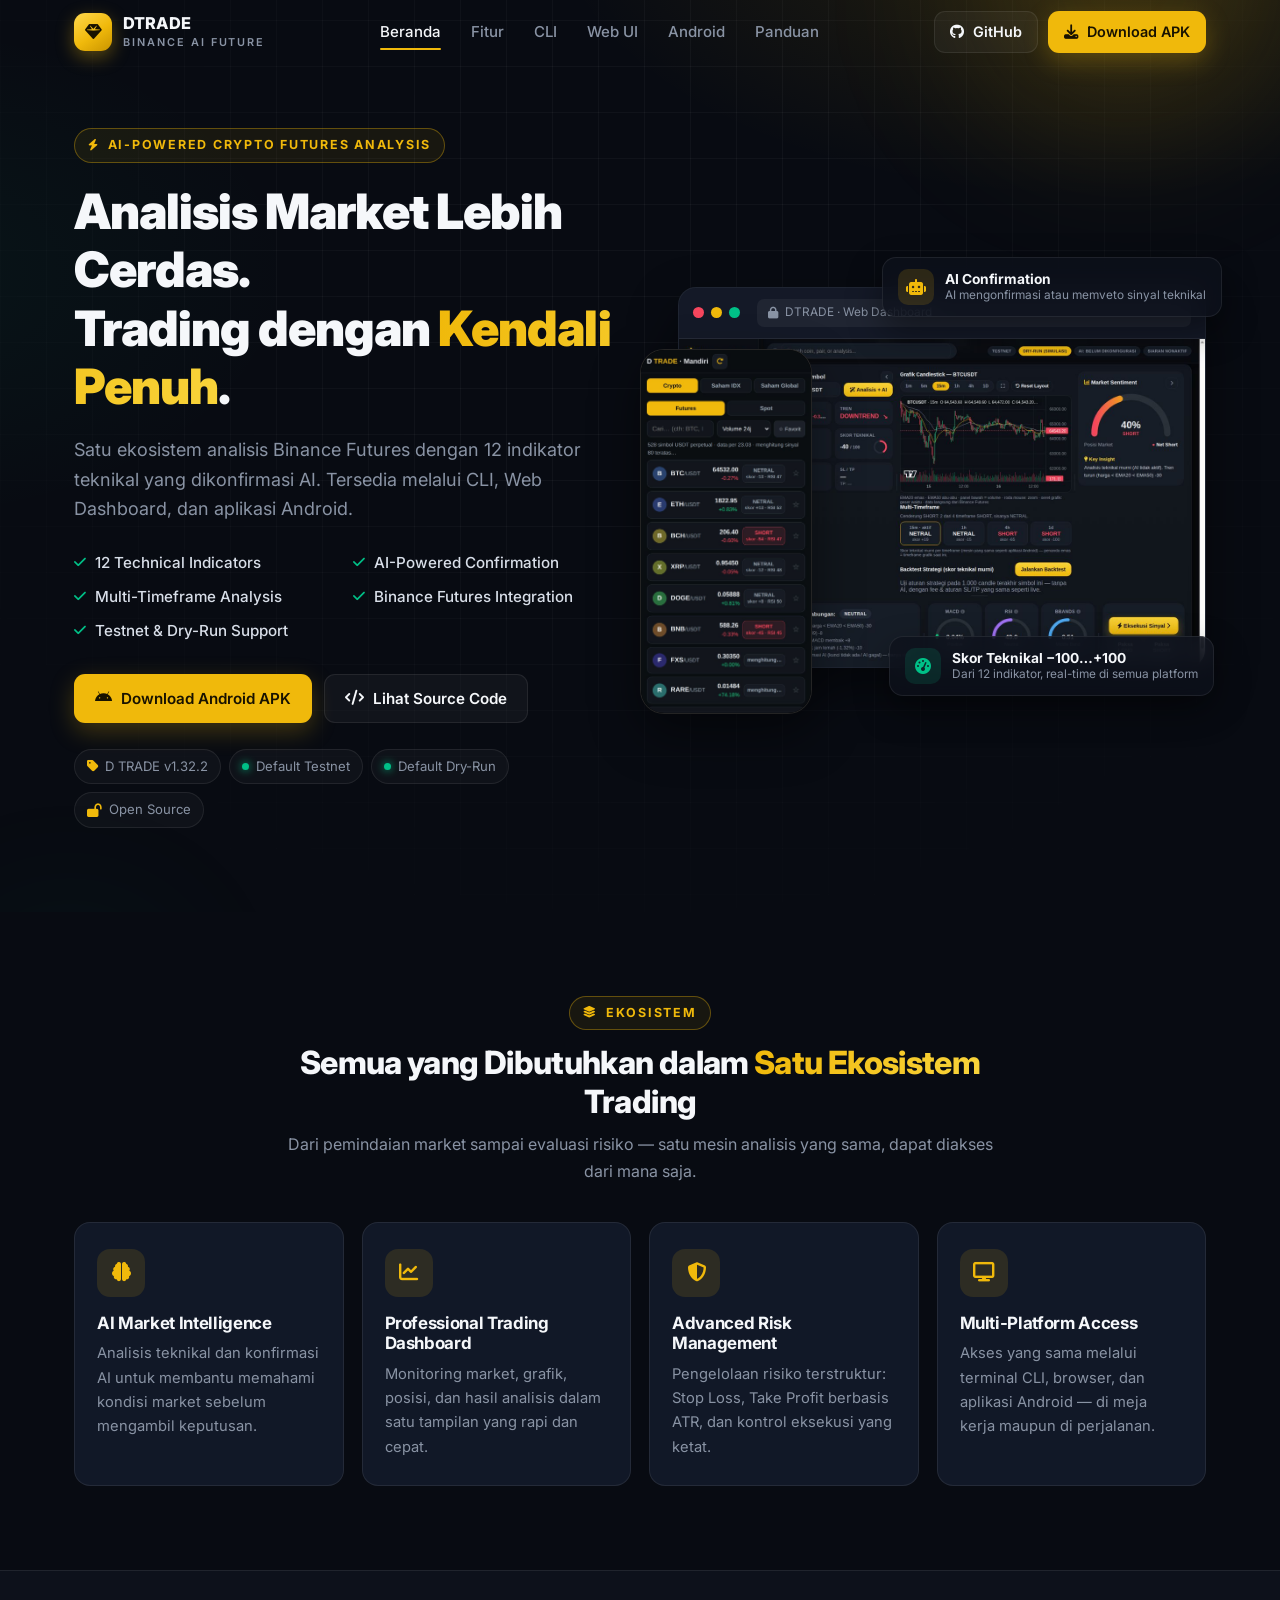
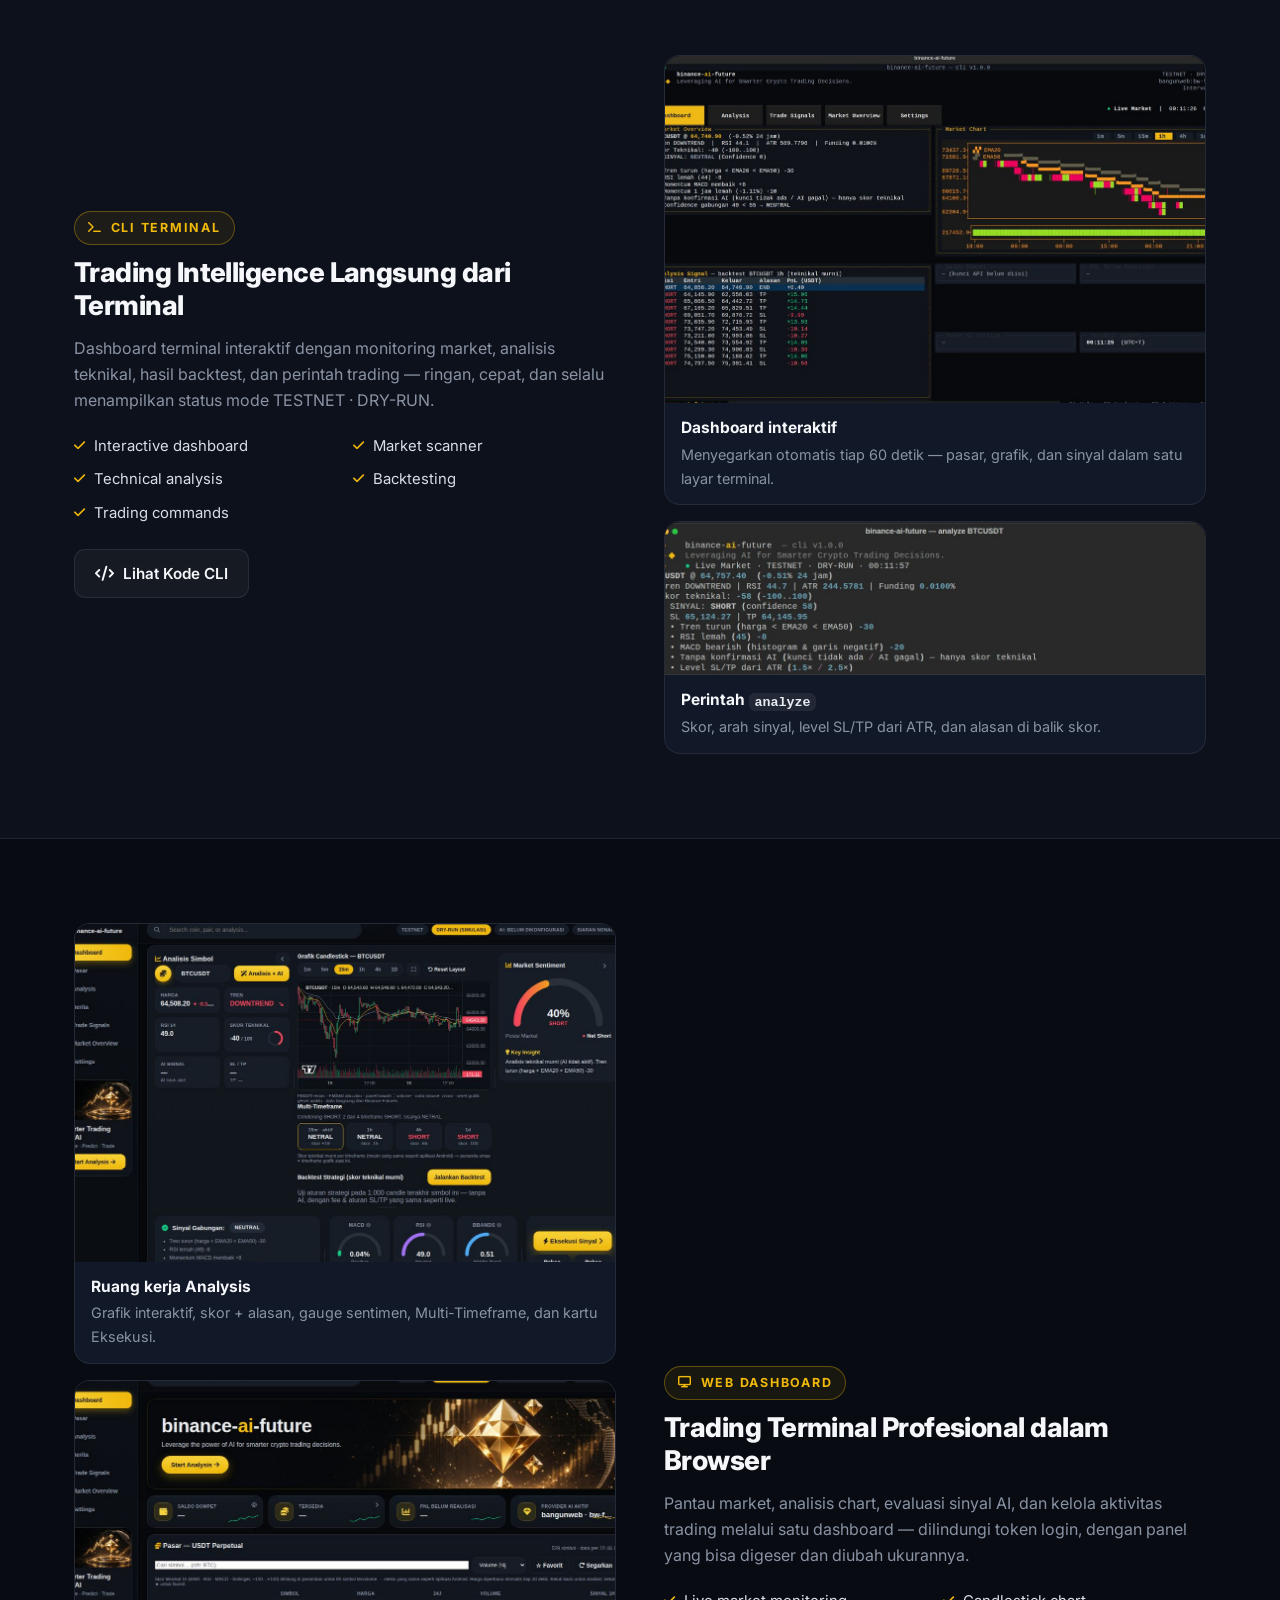
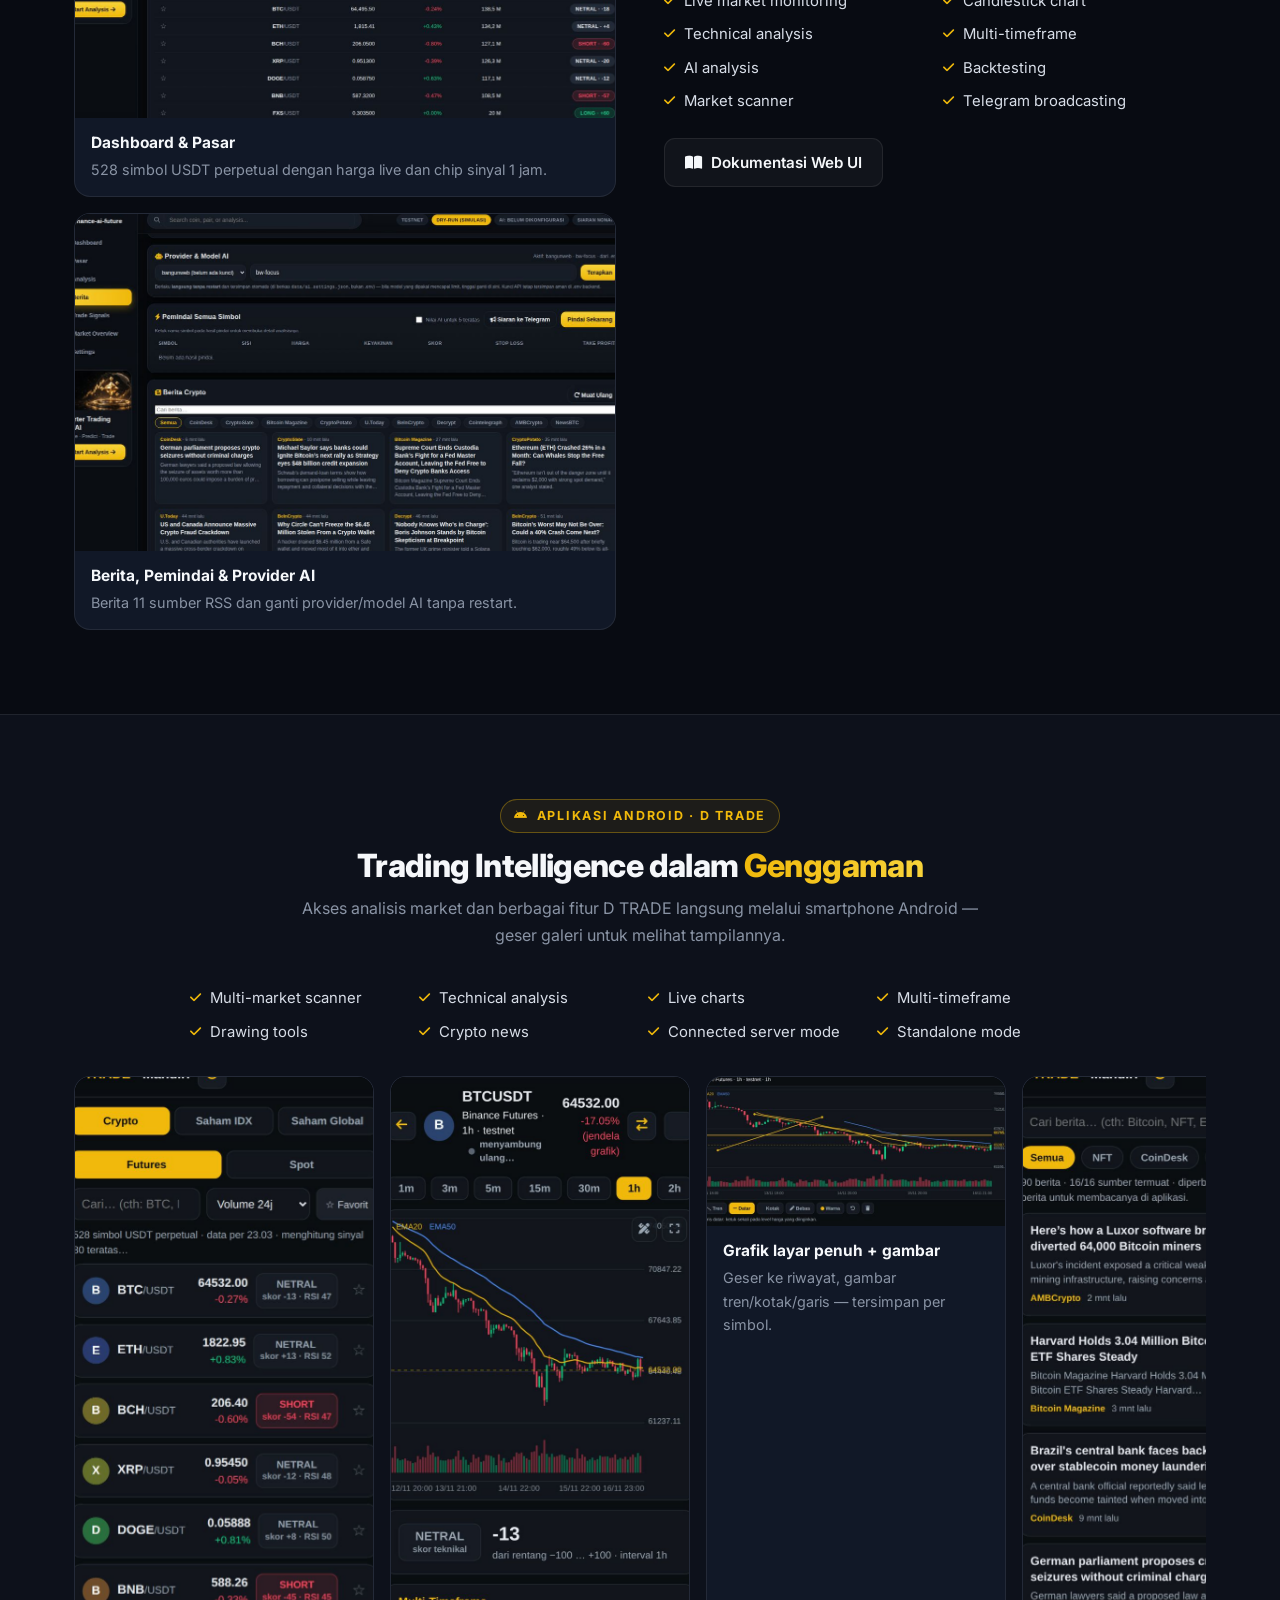
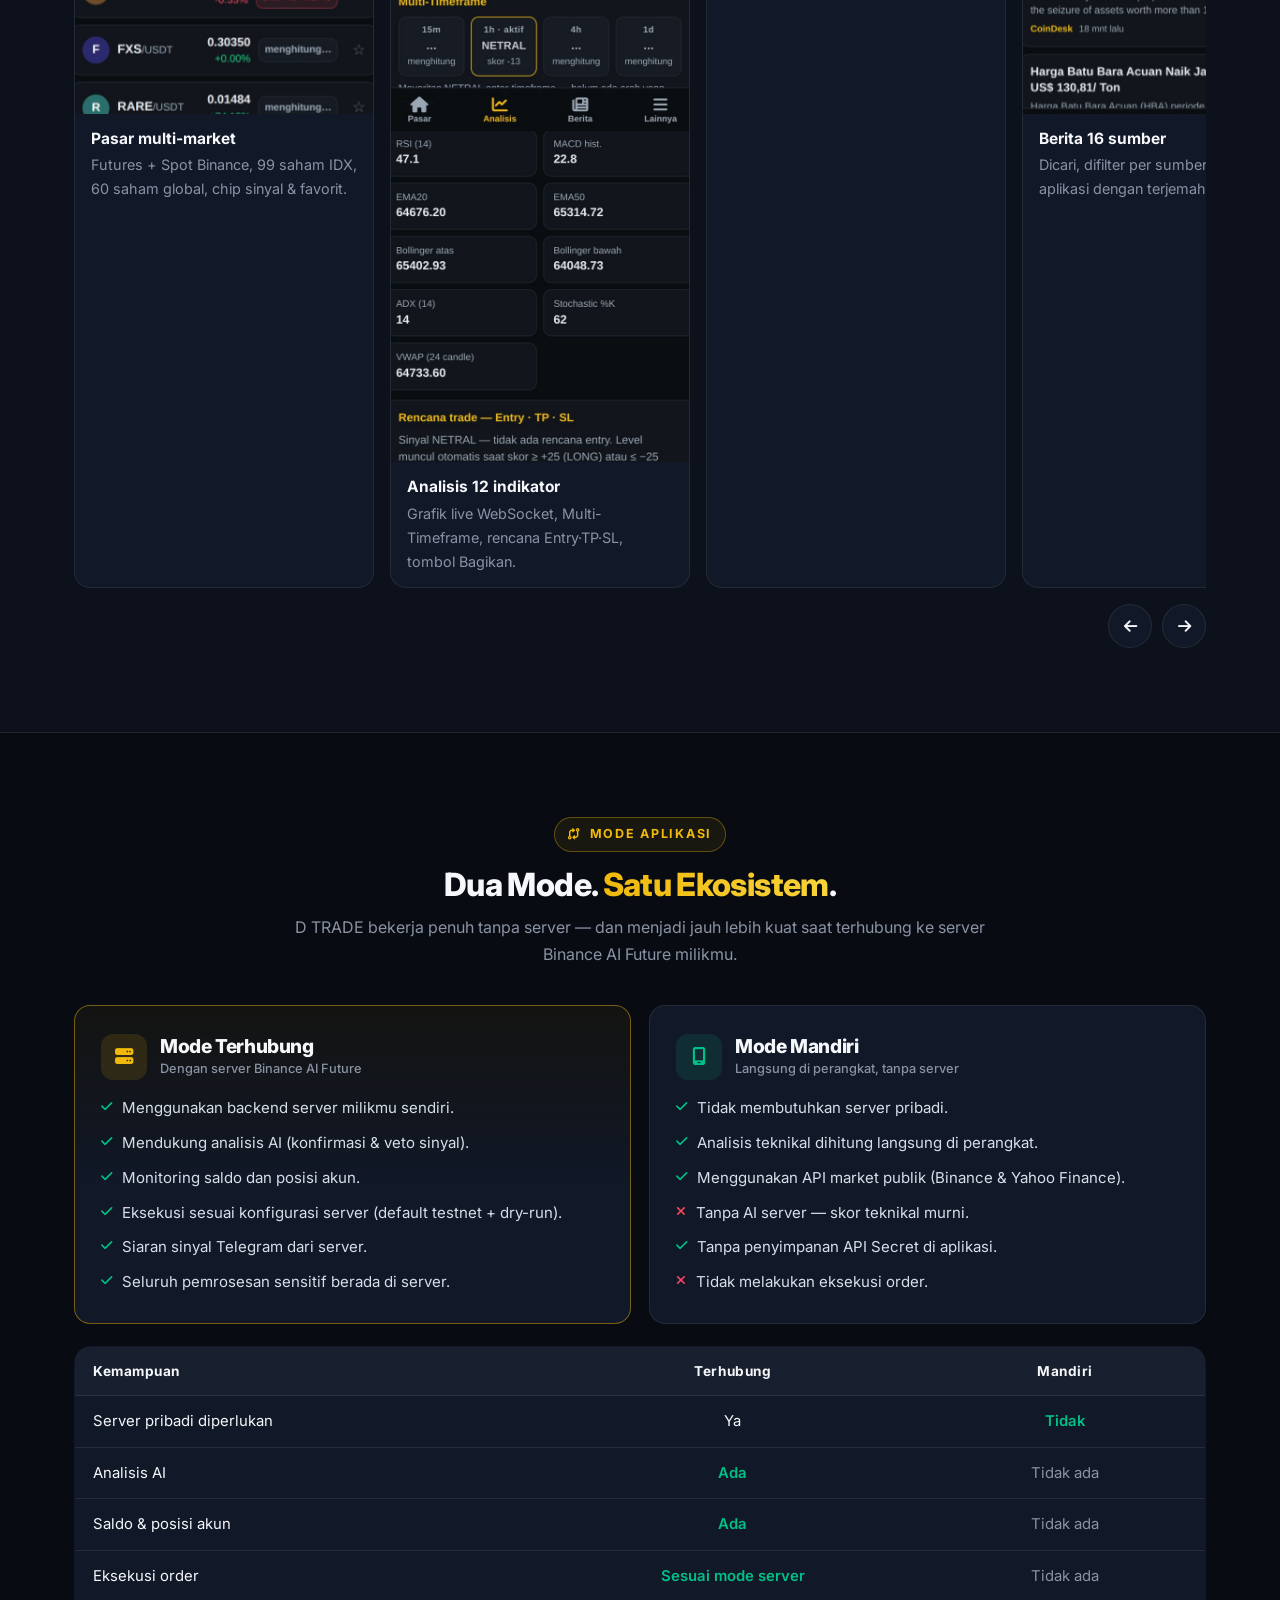
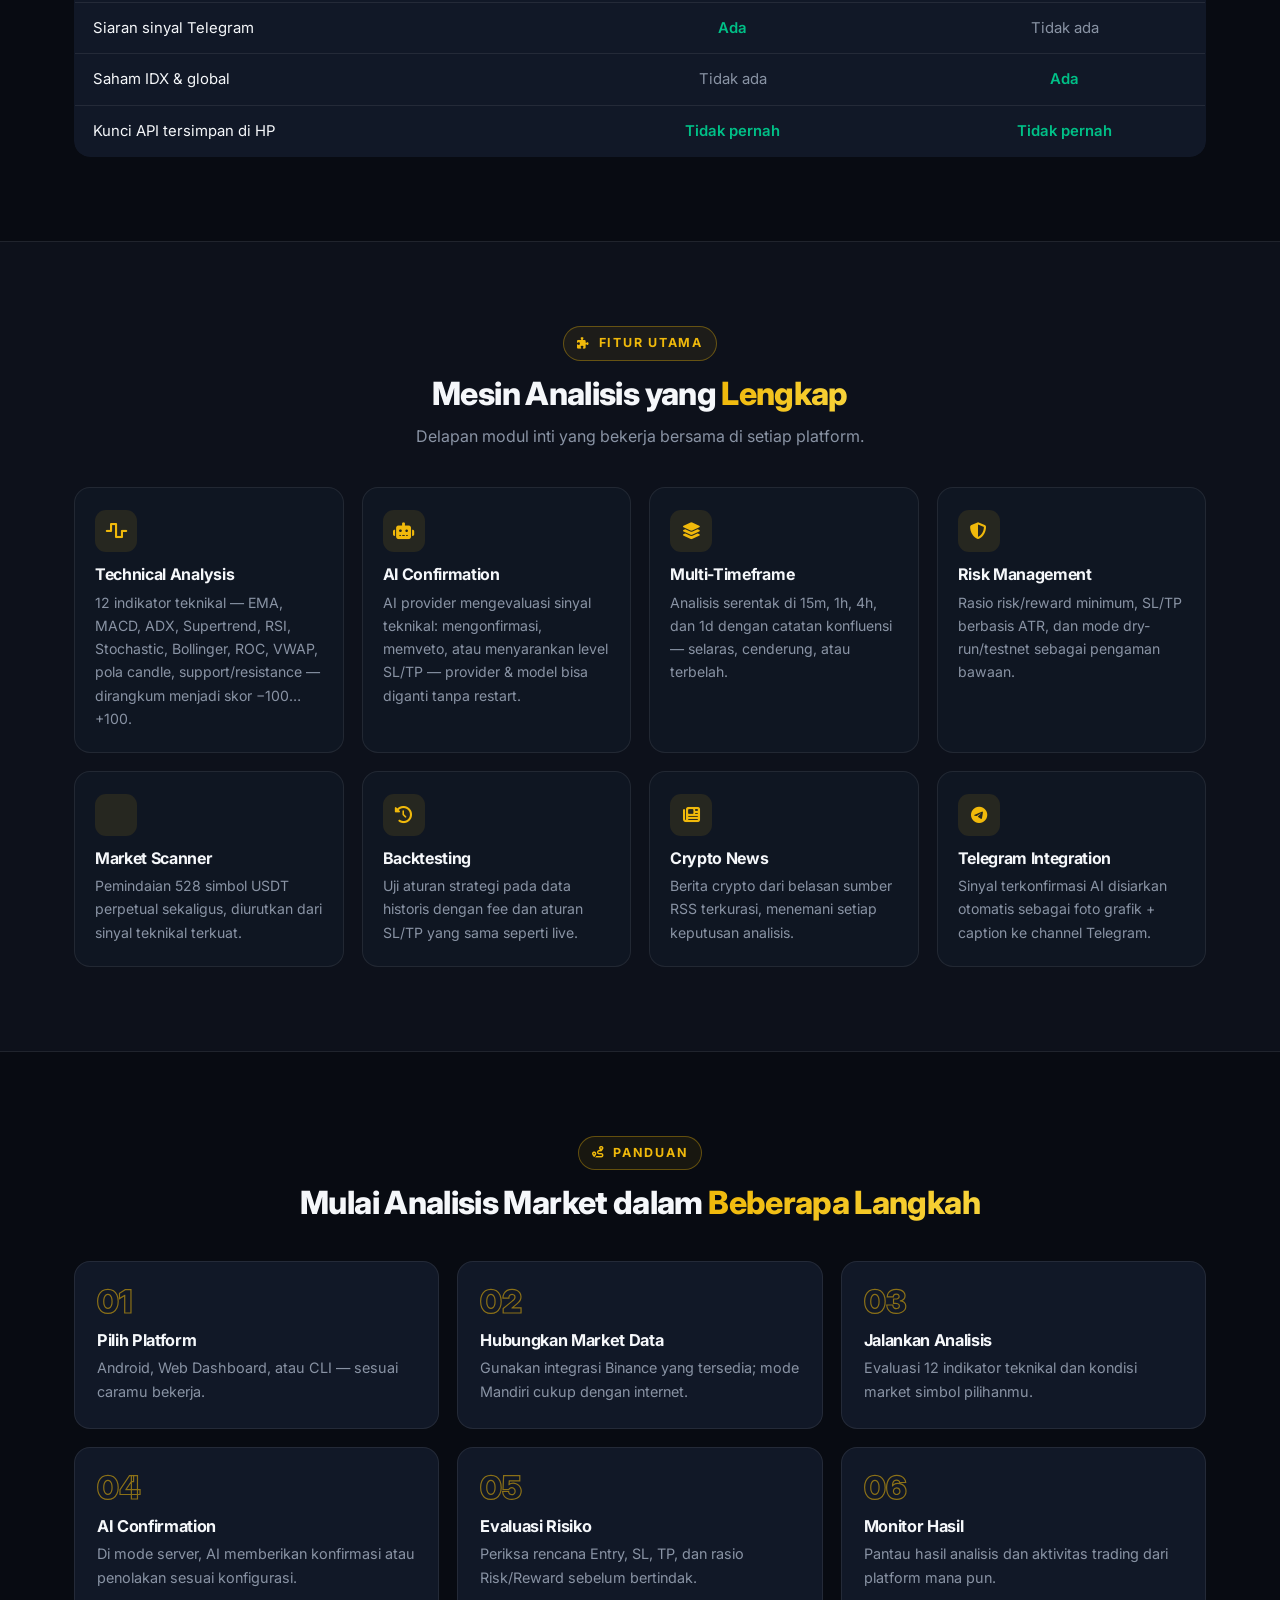
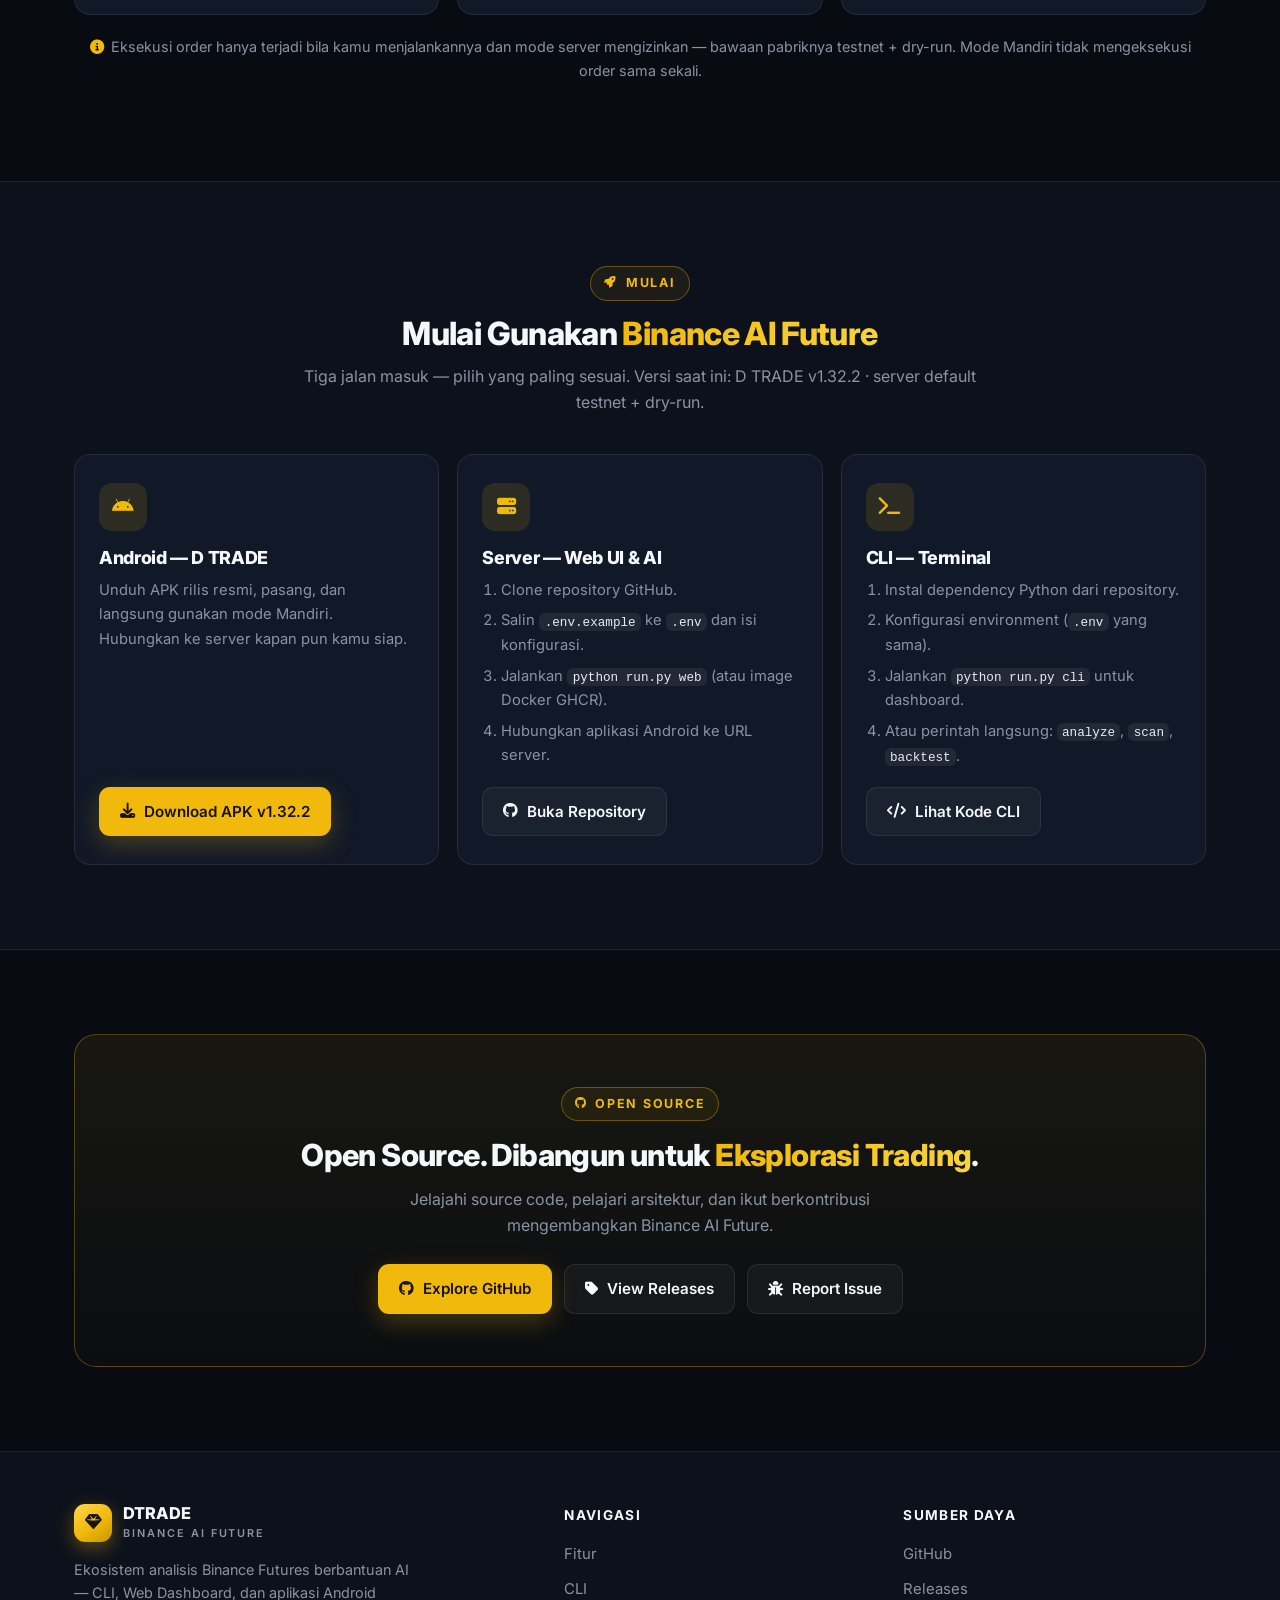
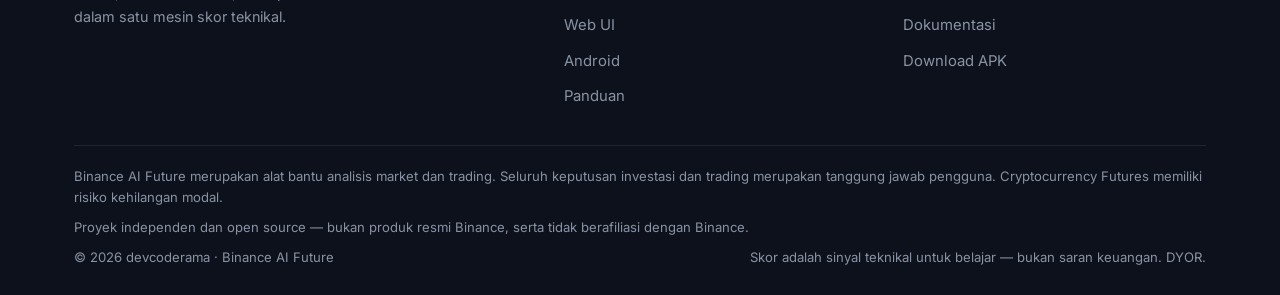
==== docs/index.html @ 2d8a36b0 "v1.32.2: tombol Chat AI mengambang bisa digeser, menempel tepi terdekat, posisi tersimpan, tidur tra" ====
<!DOCTYPE html>
<html lang="id">
<head>
<meta charset="utf-8">
<meta name="viewport" content="width=device-width, initial-scale=1">
<title>Binance AI Future — Analisis Crypto Futures Berbantuan AI | D TRADE</title>
<meta name="description" content="Binance AI Future: ekosistem analisis Binance USDⓈ-M Futures dengan 12 indikator teknikal yang dikonfirmasi AI. Tersedia sebagai CLI, Web Dashboard, dan aplikasi Android D TRADE — mode terhubung ke server atau mandiri.">
<meta property="og:type" content="website">
<meta property="og:title" content="Binance AI Future — Analisis Market Lebih Cerdas">
<meta property="og:description" content="12 indikator teknikal + konfirmasi AI untuk Binance Futures. CLI, Web Dashboard, dan aplikasi Android D TRADE. Open source, default testnet + dry-run.">
<meta property="og:image" content="img/web-analisis.jpg">
<meta name="twitter:card" content="summary_large_image">
<meta name="twitter:title" content="Binance AI Future — Analisis Market Lebih Cerdas">
<meta name="twitter:description" content="12 indikator teknikal + konfirmasi AI untuk Binance Futures. CLI, Web Dashboard, dan Android D TRADE.">
<meta name="twitter:image" content="img/web-analisis.jpg">
<meta name="theme-color" content="#080B12">
<link rel="icon" href="data:image/svg+xml,%3Csvg xmlns='http://www.w3.org/2000/svg' viewBox='0 0 32 32'%3E%3Cpath fill='%23F0B90B' d='M16 3l5.2 5.2L16 13.4 10.8 8.2zM6.8 12.8L12 18l-5.2 5.2-3.2-3.2zM25.2 12.8l3.2 7.2L23.2 25.2 18 20zM16 16.6l5.2 5.2-5.2 5.2-5.2-5.2z'/%3E%3C/svg%3E">
<link rel="preconnect" href="https://fonts.googleapis.com">
<link rel="preconnect" href="https://fonts.gstatic.com" crossorigin>
<link href="https://fonts.googleapis.com/css2?family=Inter:wght@400;500;600;700;800;900&display=swap" rel="stylesheet">
<link rel="stylesheet" href="https://cdnjs.cloudflare.com/ajax/libs/font-awesome/6.5.2/css/all.min.css">
<style>
  :root{
    --bg:#080B12; --bg2:#0D111B; --card:#111827; --card2:#0F1622;
    --line:rgba(255,255,255,.08); --gold:#F0B90B; --gold2:#F8D33A;
    --green:#00C087; --red:#F6465D; --text:#F5F7FA; --muted:#8993A4;
    --radius:16px; --nav-h:64px;
    --shadow:0 20px 50px rgba(0,0,0,.45);
  }
  *{box-sizing:border-box}
  html{scroll-behavior:smooth}
  body{margin:0;background:var(--bg);color:var(--text);
    font-family:"Inter",-apple-system,BlinkMacSystemFont,"Segoe UI",Roboto,Arial,sans-serif;
    line-height:1.65;font-size:16px;overflow-x:hidden;
    -webkit-font-smoothing:antialiased}
  a{color:var(--gold);text-decoration:none}
  a:hover{text-decoration:underline}
  code{background:rgba(255,255,255,.07);padding:.12em .42em;border-radius:6px;font-size:.86em;
    font-family:ui-monospace,Menlo,Consolas,monospace;color:#E7ECF3}
  .wrap{max-width:1180px;margin:0 auto;padding:0 24px}
  section{scroll-margin-top:calc(var(--nav-h) + 14px)}
  h1,h2,h3{line-height:1.2;letter-spacing:-.02em;margin:0}
  .kicker{display:inline-flex;align-items:center;gap:8px;font-size:.78rem;font-weight:700;
    letter-spacing:.14em;color:var(--gold);text-transform:uppercase;
    border:1px solid rgba(240,185,11,.35);background:rgba(240,185,11,.07);
    padding:6px 13px;border-radius:999px}
  .kicker i{font-size:.72rem}
  .sec-head{max-width:720px;margin:0 auto 38px;text-align:center}
  .sec-head.left{margin:0 0 30px;text-align:left}
  .sec-head h2{font-size:2rem;font-weight:800;margin:14px 0 10px}
  .sec-head p{color:var(--muted);margin:0}
  .gold{background:linear-gradient(92deg,var(--gold),var(--gold2));
    -webkit-background-clip:text;background-clip:text;color:transparent}

  /* ================= NAVBAR ================= */
  header.top{position:fixed;top:0;left:0;right:0;z-index:100;height:var(--nav-h);
    transition:background .35s,border-color .35s,backdrop-filter .35s;
    border-bottom:1px solid transparent}
  header.top.scrolled{background:rgba(8,11,18,.86);
    backdrop-filter:blur(16px);-webkit-backdrop-filter:blur(16px);
    border-bottom-color:var(--line)}
  .top-in{display:flex;align-items:center;gap:26px;height:var(--nav-h)}
  .brand{display:flex;align-items:center;gap:11px;color:var(--text)}
  .brand:hover{text-decoration:none}
  .brand .gem{width:38px;height:38px;flex:none;display:grid;place-items:center;
    background:linear-gradient(145deg,#FFD84D,var(--gold) 55%,#C99400);
    color:#181200;border-radius:11px;font-size:1.05rem;
    box-shadow:0 6px 18px rgba(240,185,11,.35)}
  .brand .bt{line-height:1.12}
  .brand .bt b{font-size:1.02rem;font-weight:800;letter-spacing:.01em;display:block}
  .brand .bt small{font-size:.68rem;font-weight:600;letter-spacing:.18em;color:var(--muted)}
  nav.mainnav{margin:0 auto;display:flex;gap:4px}
  nav.mainnav a{color:var(--muted);font-weight:500;font-size:.94rem;
    padding:8px 13px;border-radius:9px;position:relative;transition:color .25s}
  nav.mainnav a:hover{color:var(--text);text-decoration:none}
  nav.mainnav a.act{color:var(--text)}
  nav.mainnav a.act::after{content:"";position:absolute;left:13px;right:13px;bottom:2px;
    height:2px;border-radius:2px;background:var(--gold)}
  .top-actions{display:flex;gap:10px;align-items:center}
  .btn{display:inline-flex;align-items:center;justify-content:center;gap:9px;
    font-weight:600;font-size:.95rem;padding:11px 20px;border-radius:11px;
    border:1px solid transparent;transition:transform .22s,filter .22s,background .22s;
    min-height:46px}
  .btn:hover{text-decoration:none;transform:translateY(-1px)}
  .btn.gold{background:var(--gold);color:#181200;box-shadow:0 8px 24px rgba(240,185,11,.25)}
  .btn.gold:hover{filter:brightness(1.07)}
  .btn.ghost{background:rgba(255,255,255,.04);color:var(--text);border-color:var(--line)}
  .btn.ghost:hover{background:rgba(255,255,255,.08)}
  .btn.small{padding:8px 15px;min-height:40px;font-size:.9rem}
  .burger{display:none;margin-left:auto;width:44px;height:44px;border-radius:11px;
    border:1px solid var(--line);background:rgba(255,255,255,.04);color:var(--text);
    font-size:1.1rem;cursor:pointer}
  .mmenu{display:none;overflow:hidden;max-height:0;opacity:0;
    transition:max-height .45s cubic-bezier(.2,.8,.3,1),opacity .35s;
    background:rgba(8,11,18,.97);backdrop-filter:blur(16px);
    border-bottom:1px solid var(--line)}
  .mmenu.open{max-height:430px;opacity:1}
  .mmenu .wrap{padding-top:10px;padding-bottom:18px;display:flex;flex-direction:column;gap:2px}
  .mmenu a{color:var(--text);font-weight:500;padding:11px 10px;border-radius:10px;
    display:flex;align-items:center;gap:12px}
  .mmenu a i{color:var(--gold);width:20px;text-align:center}
  .mmenu a:hover{background:rgba(255,255,255,.05);text-decoration:none}
  .mmenu .row{display:flex;gap:10px;margin-top:10px}
  .mmenu .row .btn{flex:1}

  /* ================= HERO ================= */
  .hero{position:relative;overflow:hidden;
    padding:calc(var(--nav-h) + 64px) 0 84px;
    background:
      radial-gradient(900px 480px at 85% -10%,rgba(240,185,11,.13),transparent 60%),
      radial-gradient(700px 420px at -10% 30%,rgba(0,192,135,.06),transparent 60%),
      var(--bg)}
  .plx{position:absolute;inset:-18% 0;pointer-events:none;will-change:transform}
  .plx.grid{background:
      linear-gradient(rgba(255,255,255,.035) 1px,transparent 1px),
      linear-gradient(90deg,rgba(255,255,255,.035) 1px,transparent 1px);
    background-size:46px 46px;
    -webkit-mask-image:radial-gradient(ellipse 85% 75% at 50% 35%,#000 25%,transparent 78%);
            mask-image:radial-gradient(ellipse 85% 75% at 50% 35%,#000 25%,transparent 78%)}
  .orb{position:absolute;border-radius:50%;filter:blur(80px)}
  .o1{width:430px;height:430px;right:-60px;top:-70px;background:radial-gradient(circle,rgba(240,185,11,.5),transparent 65%);opacity:.5}
  .o2{width:300px;height:300px;left:-80px;bottom:-90px;background:radial-gradient(circle,rgba(0,192,135,.35),transparent 65%);opacity:.35}
  .hero-grid{position:relative;display:grid;grid-template-columns:1.02fr .98fr;
    gap:54px;align-items:center}
  .hero-copy h1{font-size:3.05rem;font-weight:900;margin:20px 0 18px}
  .hero-copy .sub{color:var(--muted);font-size:1.13rem;margin:0 0 26px;max-width:540px}
  .hl{list-style:none;margin:0 0 30px;padding:0;display:grid;
    grid-template-columns:1fr 1fr;gap:9px 18px;max-width:540px}
  .hl li{display:flex;gap:9px;align-items:center;font-size:.95rem;font-weight:500;color:#D8DEE8}
  .hl li i{color:var(--green);font-size:.85rem}
  .hero-cta{display:flex;gap:12px;flex-wrap:wrap;margin-bottom:26px}
  .hero-meta{display:flex;gap:8px;flex-wrap:wrap}
  .meta-chip{display:inline-flex;align-items:center;gap:7px;font-size:.82rem;color:var(--muted);
    border:1px solid var(--line);background:rgba(255,255,255,.03);
    padding:6px 12px;border-radius:999px}
  .meta-chip i{color:var(--gold)}
  .meta-chip .dot{width:7px;height:7px;border-radius:50%;background:var(--green);
    box-shadow:0 0 8px var(--green)}

  /* Showcase melayang di kolom kanan hero */
  .showcase{position:relative;will-change:transform}
  .browser-frame{background:#0C1220;border:1px solid var(--line);border-radius:18px;
    box-shadow:var(--shadow);overflow:hidden;animation:floaty 7s ease-in-out infinite}
  .browser-bar{display:flex;align-items:center;gap:7px;padding:11px 14px;
    border-bottom:1px solid var(--line);background:rgba(255,255,255,.03)}
  .browser-bar .d{width:11px;height:11px;border-radius:50%}
  .browser-bar .url{margin-left:10px;flex:1;font-size:.74rem;color:var(--muted);
    background:rgba(255,255,255,.05);border-radius:7px;padding:4px 11px;
    display:flex;gap:7px;align-items:center}
  .browser-frame img{width:100%;display:block}
  .phone-frame{position:absolute;left:-38px;bottom:-46px;width:172px;
    border-radius:24px;border:1px solid rgba(255,255,255,.14);
    background:#000;box-shadow:var(--shadow);overflow:hidden;
    animation:floaty 8s ease-in-out .8s infinite}
  .phone-frame img{width:100%;display:block}
  .glass-chip{position:absolute;display:flex;gap:11px;align-items:center;
    background:rgba(13,17,27,.78);border:1px solid var(--line);border-radius:14px;
    padding:11px 15px;backdrop-filter:blur(12px);-webkit-backdrop-filter:blur(12px);
    box-shadow:0 14px 34px rgba(0,0,0,.4);animation:floaty 9s ease-in-out .4s infinite}
  .glass-chip .ic{width:36px;height:36px;flex:none;display:grid;place-items:center;
    border-radius:10px;background:rgba(240,185,11,.14);color:var(--gold)}
  .glass-chip.green .ic{background:rgba(0,192,135,.14);color:var(--green)}
  .glass-chip b{display:block;font-size:.86rem;line-height:1.25}
  .glass-chip small{color:var(--muted);font-size:.74rem;line-height:1.3;display:block}
  .chip-ai{right:-16px;top:-30px}
  .chip-score{right:-8px;bottom:-28px;animation-delay:1.4s}
  @keyframes floaty{0%,100%{transform:translateY(0)}50%{transform:translateY(-9px)}}

  /* ================= SECTION UMUM ================= */
  .blk{padding:84px 0}
  .blk.alt{background:var(--bg2);border-top:1px solid var(--line);border-bottom:1px solid var(--line)}
  .cards4{display:grid;grid-template-columns:repeat(4,1fr);gap:18px}
  .vcard{background:var(--card);border:1px solid var(--line);border-radius:var(--radius);
    padding:26px 22px;transition:transform .3s,border-color .3s,box-shadow .3s}
  .vcard:hover{transform:translateY(-5px);border-color:rgba(240,185,11,.4);
    box-shadow:0 16px 36px rgba(0,0,0,.35)}
  .vcard .ic{width:48px;height:48px;display:grid;place-items:center;border-radius:13px;
    background:rgba(240,185,11,.12);color:var(--gold);font-size:1.2rem;margin-bottom:16px}
  .vcard h3{font-size:1.06rem;font-weight:700;margin-bottom:8px}
  .vcard p{color:var(--muted);font-size:.92rem;margin:0}

  /* Showcase platform */
  .show{display:grid;grid-template-columns:1fr 1fr;gap:48px;align-items:center}
  .show.rev .show-copy{order:2}
  .show-copy h3{font-size:1.7rem;font-weight:800;margin:12px 0 12px}
  .show-copy>p{color:var(--muted);margin:0 0 20px}
  .flist{list-style:none;margin:0 0 24px;padding:0;display:grid;grid-template-columns:1fr 1fr;gap:9px 16px}
  .flist li{display:flex;gap:9px;align-items:center;font-size:.93rem;color:#D8DEE8}
  .flist li i{color:var(--gold);font-size:.8rem}
  .shots{display:grid;gap:16px}
  .shots .main-shot{grid-column:1/-1}
  figure.shot{margin:0;background:var(--card);border:1px solid var(--line);
    border-radius:var(--radius);overflow:hidden;
    transition:transform .35s,border-color .35s,box-shadow .35s}
  figure.shot:hover{transform:translateY(-4px);border-color:rgba(240,185,11,.35);
    box-shadow:0 18px 40px rgba(0,0,0,.4)}
  .pf{overflow:hidden;background:#000}
  .pf img{width:100%;display:block;transform:scale(1.1);will-change:transform}
  figure.shot figcaption{padding:12px 16px 14px;font-size:.9rem;color:var(--muted)}
  figure.shot figcaption b{color:var(--text);display:block;font-size:.97rem;margin-bottom:2px}

  /* Carousel Android */
  .car{position:relative}
  .car-track{display:flex;gap:16px;overflow-x:auto;scroll-snap-type:x mandatory;
    padding:6px 2px 14px;scrollbar-width:none}
  .car-track::-webkit-scrollbar{display:none}
  .car-track figure.shot{flex:0 0 300px;scroll-snap-align:start}
  .car-btns{display:flex;gap:10px;justify-content:flex-end;margin-top:2px}
  .car-btn{width:44px;height:44px;border-radius:50%;border:1px solid var(--line);
    background:var(--card);color:var(--text);cursor:pointer;font-size:.95rem;
    transition:background .25s,border-color .25s}
  .car-btn:hover{background:rgba(240,185,11,.15);border-color:rgba(240,185,11,.5)}

  /* Mode Terhubung vs Mandiri */
  .modes{display:grid;grid-template-columns:1fr 1fr;gap:18px;margin-bottom:22px}
  .mode{background:var(--card);border:1px solid var(--line);border-radius:var(--radius);padding:28px 26px}
  .mode.hot{border-color:rgba(240,185,11,.45);
    background:linear-gradient(180deg,rgba(240,185,11,.05),var(--card) 55%)}
  .mode .mhead{display:flex;align-items:center;gap:13px;margin-bottom:16px}
  .mode .mhead .ic{width:46px;height:46px;display:grid;place-items:center;border-radius:12px;
    background:rgba(240,185,11,.12);color:var(--gold);font-size:1.15rem}
  .mode.plain .mhead .ic{background:rgba(0,192,135,.12);color:var(--green)}
  .mode .mhead h3{font-size:1.2rem;font-weight:800}
  .mode .mhead small{display:block;color:var(--muted);font-weight:500;font-size:.8rem}
  .mode ul{list-style:none;margin:0;padding:0;display:grid;gap:10px}
  .mode li{display:flex;gap:10px;font-size:.94rem;color:#D8DEE8}
  .mode li i{margin-top:4px;font-size:.82rem;color:var(--green)}
  .mode li.no i{color:var(--red)}
  .cmp{width:100%;border-collapse:collapse;background:var(--card);
    border:1px solid var(--line);border-radius:var(--radius);overflow:hidden;font-size:.93rem}
  .cmp th,.cmp td{padding:13px 18px;text-align:left;border-bottom:1px solid var(--line)}
  .cmp thead th{background:rgba(255,255,255,.03);font-size:.85rem;letter-spacing:.04em}
  .cmp tbody tr:last-child td{border-bottom:none}
  .cmp td.c,.cmp th.c{text-align:center}
  .cmp .yes{color:var(--green);font-weight:600}
  .cmp .no{color:var(--muted)}
  .cmp-wrap{overflow-x:auto;border-radius:var(--radius)}

  /* Fitur detail */
  .feat{display:grid;grid-template-columns:repeat(4,1fr);gap:18px}
  .fcard{background:var(--card2);border:1px solid var(--line);border-radius:var(--radius);
    padding:22px 20px;transition:transform .3s,border-color .3s}
  .fcard:hover{transform:translateY(-4px);border-color:rgba(240,185,11,.35)}
  .fcard .ic{width:42px;height:42px;display:grid;place-items:center;border-radius:11px;
    background:rgba(240,185,11,.1);color:var(--gold);font-size:1.05rem;margin-bottom:13px}
  .fcard h3{font-size:1rem;font-weight:700;margin-bottom:6px}
  .fcard p{color:var(--muted);font-size:.88rem;margin:0}

  /* Cara kerja */
  .steps6{display:grid;grid-template-columns:repeat(3,1fr);gap:18px}
  .step{position:relative;background:var(--card);border:1px solid var(--line);
    border-radius:var(--radius);padding:24px 22px;overflow:hidden}
  .step .no{font-size:2rem;font-weight:900;color:transparent;
    -webkit-text-stroke:1.2px rgba(240,185,11,.55);line-height:1;display:block;margin-bottom:13px}
  .step h3{font-size:1.02rem;font-weight:700;margin-bottom:6px}
  .step p{color:var(--muted);font-size:.9rem;margin:0}
  .honest{margin-top:20px;color:var(--muted);font-size:.9rem;text-align:center}
  .honest i{color:var(--gold);margin-right:7px}

  /* Unduh / mulai */
  .start3{display:grid;grid-template-columns:repeat(3,1fr);gap:18px}
  .scard{background:var(--card);border:1px solid var(--line);border-radius:var(--radius);
    padding:28px 24px;display:flex;flex-direction:column}
  .scard .ic{width:48px;height:48px;display:grid;place-items:center;border-radius:13px;
    background:rgba(240,185,11,.12);color:var(--gold);font-size:1.2rem;margin-bottom:16px}
  .scard h3{font-size:1.12rem;font-weight:800;margin-bottom:10px}
  .scard p,.scard li{color:var(--muted);font-size:.92rem}
  .scard ol{margin:0 0 18px;padding-left:19px;display:grid;gap:6px}
  .scard p{margin:0 0 18px}
  .scard .btn{margin-top:auto;align-self:flex-start}

  /* Open source */
  .os-band{position:relative;overflow:hidden;text-align:center;
    background:linear-gradient(180deg,rgba(240,185,11,.07),rgba(240,185,11,.015));
    border:1px solid rgba(240,185,11,.3);border-radius:22px;padding:52px 30px}
  .os-band h2{font-size:1.9rem;font-weight:800;margin:0 0 12px}
  .os-band p{color:var(--muted);max-width:560px;margin:0 auto 26px}
  .os-cta{display:flex;gap:12px;justify-content:center;flex-wrap:wrap}

  /* Footer */
  footer{border-top:1px solid var(--line);background:var(--bg2);padding:52px 0 30px}
  .f-grid{display:grid;grid-template-columns:1.5fr 1fr 1fr;gap:36px;margin-bottom:36px}
  .f-grid p{color:var(--muted);font-size:.9rem;max-width:340px}
  .f-grid h4{font-size:.85rem;letter-spacing:.1em;text-transform:uppercase;
    color:var(--text);margin:0 0 14px}
  .f-grid ul{list-style:none;margin:0;padding:0;display:grid;gap:9px}
  .f-grid ul a{color:var(--muted);font-size:.93rem}
  .f-grid ul a:hover{color:var(--gold);text-decoration:none}
  .disclaimer{border-top:1px solid var(--line);padding-top:20px;
    color:var(--muted);font-size:.82rem;display:grid;gap:8px}
  .disclaimer .copy{display:flex;justify-content:space-between;gap:14px;flex-wrap:wrap}

  /* Navigasi mobile: hamburger rata kanan (bottom bar dihapus per permintaan) */
  @media(max-width:900px){
    nav.mainnav,.top-actions .btn.ghost{display:none}
    .top-actions{margin-left:auto}
    .burger{display:grid;place-items:center}
    .mmenu{display:block}
    section{scroll-margin-top:14px}
  }

  /* Reveal */
  .rv{opacity:0;transform:translateY(26px);
    transition:opacity .7s ease,transform .7s cubic-bezier(.2,.7,.3,1)}
  .rv.in{opacity:1;transform:none}

  /* ================= RESPONSIVE ================= */
  @media(max-width:1100px){
    .cards4,.feat{grid-template-columns:repeat(2,1fr)}
    .hero-copy h1{font-size:2.5rem}
  }
  @media(max-width:900px){
    .hero{padding-top:calc(var(--nav-h) + 40px)}
    .hero-grid{grid-template-columns:1fr;gap:64px}
    .show{grid-template-columns:1fr;gap:30px}
    .show.rev .show-copy{order:0}
    .modes,.steps6,.start3{grid-template-columns:1fr}
    .phone-frame{left:auto;right:8px;bottom:-40px;width:138px}
    .chip-ai{right:0;top:-24px}
    .chip-score{right:2px;bottom:-24px}
    .f-grid{grid-template-columns:1fr 1fr}
  }
  @media(max-width:560px){
    .cards4,.feat{grid-template-columns:1fr}
    .hl{grid-template-columns:1fr}
    .flist{grid-template-columns:1fr}
    .hero-copy h1{font-size:2.05rem}
    .sec-head h2{font-size:1.6rem}
    .top-actions .btn.gold{padding:8px 13px;font-size:.85rem;min-height:40px}
    .brand .bt small{display:none}
    .f-grid{grid-template-columns:1fr}
    .car-track figure.shot{flex-basis:262px}
    .blk{padding:60px 0}
  }
  @media(prefers-reduced-motion:reduce){
    html{scroll-behavior:auto}
    .rv{opacity:1;transform:none;transition:none}
    .browser-frame,.phone-frame,.glass-chip{animation:none}
    .pf img{transform:none}
    .showcase{transform:none!important}
  }
</style>
</head>
<body>

<header class="top" id="topbar">
  <div class="wrap top-in">
    <a class="brand" href="#top" aria-label="Binance AI Future — Beranda">
      <span class="gem"><i class="fa-solid fa-gem"></i></span>
      <span class="bt"><b>DTRADE</b><small>BINANCE AI FUTURE</small></span>
    </a>
    <nav class="mainnav" aria-label="Navigasi utama">
      <a href="#top" data-sec="top">Beranda</a>
      <a href="#fitur" data-sec="fitur">Fitur</a>
      <a href="#cli" data-sec="cli">CLI</a>
      <a href="#web" data-sec="web">Web UI</a>
      <a href="#android" data-sec="android">Android</a>
      <a href="#cara-kerja" data-sec="cara-kerja">Panduan</a>
    </nav>
    <div class="top-actions">
      <a class="btn ghost small" href="https://github.com/devcoderama/DTRADE"><i class="fa-brands fa-github"></i>GitHub</a>
      <a class="btn gold small" href="https://github.com/devcoderama/DTRADE/releases/tag/v1.32.2"><i class="fa-solid fa-download"></i>Download APK</a>
      <button class="burger" id="burger" aria-label="Buka menu" aria-expanded="false"><i class="fa-solid fa-bars"></i></button>
    </div>
  </div>
  <div class="mmenu" id="mmenu">
    <div class="wrap">
      <a href="#fitur"><i class="fa-solid fa-wand-magic-sparkles"></i>Fitur</a>
      <a href="#cli"><i class="fa-solid fa-terminal"></i>CLI</a>
      <a href="#web"><i class="fa-solid fa-display"></i>Web UI</a>
      <a href="#android"><i class="fa-brands fa-android"></i>Android</a>
      <a href="#cara-kerja"><i class="fa-solid fa-book-open"></i>Panduan</a>
      <div class="row">
        <a class="btn ghost" href="https://github.com/devcoderama/DTRADE"><i class="fa-brands fa-github"></i>GitHub</a>
        <a class="btn gold" href="https://github.com/devcoderama/DTRADE/releases/tag/v1.32.2"><i class="fa-solid fa-download"></i>Download APK</a>
      </div>
    </div>
  </div>
</header>

<main>
<!-- ================= HERO ================= -->
<section class="hero" id="top">
  <div class="plx grid" data-sp="0.10"></div>
  <div class="plx" data-sp="0.22"><i class="orb o1"></i><i class="orb o2"></i></div>
  <div class="wrap hero-grid">
    <div class="hero-copy">
      <span class="kicker"><i class="fa-solid fa-bolt"></i>AI-Powered Crypto Futures Analysis</span>
      <h1>Analisis Market Lebih Cerdas.<br>Trading dengan <span class="gold">Kendali Penuh</span>.</h1>
      <p class="sub">Satu ekosistem analisis Binance Futures dengan 12 indikator teknikal yang
        dikonfirmasi AI. Tersedia melalui CLI, Web Dashboard, dan aplikasi Android.</p>
      <ul class="hl">
        <li><i class="fa-solid fa-check"></i>12 Technical Indicators</li>
        <li><i class="fa-solid fa-check"></i>AI-Powered Confirmation</li>
        <li><i class="fa-solid fa-check"></i>Multi-Timeframe Analysis</li>
        <li><i class="fa-solid fa-check"></i>Binance Futures Integration</li>
        <li><i class="fa-solid fa-check"></i>Testnet &amp; Dry-Run Support</li>
      </ul>
      <div class="hero-cta">
        <a class="btn gold" href="https://github.com/devcoderama/DTRADE/releases/tag/v1.32.2"><i class="fa-brands fa-android"></i>Download Android APK</a>
        <a class="btn ghost" href="https://github.com/devcoderama/DTRADE"><i class="fa-solid fa-code"></i>Lihat Source Code</a>
      </div>
      <div class="hero-meta">
        <span class="meta-chip"><i class="fa-solid fa-tag"></i>D TRADE v1.32.2</span>
        <span class="meta-chip"><span class="dot"></span>Default Testnet</span>
        <span class="meta-chip"><span class="dot"></span>Default Dry-Run</span>
        <span class="meta-chip"><i class="fa-solid fa-lock-open"></i>Open Source</span>
      </div>
    </div>
    <div class="showcase" id="showcase">
      <div class="browser-frame">
        <div class="browser-bar">
          <span class="d" style="background:#F6465D"></span>
          <span class="d" style="background:#F0B90B"></span>
          <span class="d" style="background:#00C087"></span>
          <span class="url"><i class="fa-solid fa-lock"></i>DTRADE · Web Dashboard</span>
        </div>
        <img src="img/web-analisis.jpg" alt="Ruang kerja Analysis Web UI Binance AI Future: grafik candlestick, skor teknikal, dan panel multi-timeframe" fetchpriority="high">
      </div>
      <div class="phone-frame">
        <img src="img/app-pasar.jpg" alt="Daftar pasar multi-market pada aplikasi Android D TRADE mode Mandiri" loading="lazy">
      </div>
      <div class="glass-chip chip-ai">
        <span class="ic"><i class="fa-solid fa-robot"></i></span>
        <span><b>AI Confirmation</b><small>AI mengonfirmasi atau memveto sinyal teknikal</small></span>
      </div>
      <div class="glass-chip green chip-score">
        <span class="ic"><i class="fa-solid fa-gauge-high"></i></span>
        <span><b>Skor Teknikal −100…+100</b><small>Dari 12 indikator, real-time di semua platform</small></span>
      </div>
    </div>
  </div>
</section>

<!-- ================= NILAI PRODUK ================= -->
<section class="blk" id="fitur">
  <div class="wrap">
    <div class="sec-head rv">
      <span class="kicker"><i class="fa-solid fa-layer-group"></i>Ekosistem</span>
      <h2>Semua yang Dibutuhkan dalam <span class="gold">Satu Ekosistem</span> Trading</h2>
      <p>Dari pemindaian market sampai evaluasi risiko — satu mesin analisis yang sama,
         dapat diakses dari mana saja.</p>
    </div>
    <div class="cards4">
      <article class="vcard rv">
        <span class="ic"><i class="fa-solid fa-brain"></i></span>
        <h3>AI Market Intelligence</h3>
        <p>Analisis teknikal dan konfirmasi AI untuk membantu memahami kondisi market sebelum mengambil keputusan.</p>
      </article>
      <article class="vcard rv">
        <span class="ic"><i class="fa-solid fa-chart-line"></i></span>
        <h3>Professional Trading Dashboard</h3>
        <p>Monitoring market, grafik, posisi, dan hasil analisis dalam satu tampilan yang rapi dan cepat.</p>
      </article>
      <article class="vcard rv">
        <span class="ic"><i class="fa-solid fa-shield-halved"></i></span>
        <h3>Advanced Risk Management</h3>
        <p>Pengelolaan risiko terstruktur: Stop Loss, Take Profit berbasis ATR, dan kontrol eksekusi yang ketat.</p>
      </article>
      <article class="vcard rv">
        <span class="ic"><i class="fa-solid fa-display"></i></span>
        <h3>Multi-Platform Access</h3>
        <p>Akses yang sama melalui terminal CLI, browser, dan aplikasi Android — di meja kerja maupun di perjalanan.</p>
      </article>
    </div>
  </div>
</section>

<!-- ================= SHOWCASE CLI ================= -->
<section class="blk alt" id="cli">
  <div class="wrap">
    <div class="show">
      <div class="show-copy rv">
        <span class="kicker"><i class="fa-solid fa-terminal"></i>CLI Terminal</span>
        <h3>Trading Intelligence Langsung dari Terminal</h3>
        <p>Dashboard terminal interaktif dengan monitoring market, analisis teknikal,
           hasil backtest, dan perintah trading — ringan, cepat, dan selalu menampilkan
           status mode TESTNET · DRY-RUN.</p>
        <ul class="flist">
          <li><i class="fa-solid fa-check"></i>Interactive dashboard</li>
          <li><i class="fa-solid fa-check"></i>Market scanner</li>
          <li><i class="fa-solid fa-check"></i>Technical analysis</li>
          <li><i class="fa-solid fa-check"></i>Backtesting</li>
          <li><i class="fa-solid fa-check"></i>Trading commands</li>
        </ul>
        <a class="btn ghost" href="https://github.com/devcoderama/DTRADE/tree/main/cli"><i class="fa-solid fa-code"></i>Lihat Kode CLI</a>
      </div>
      <div class="shots">
        <figure class="shot rv">
          <div class="pf"><img src="img/cli-dashboard.jpg" alt="Dashboard CLI interaktif: ringkasan pasar, grafik candlestick terminal, dan hasil backtest" loading="lazy"></div>
          <figcaption><b>Dashboard interaktif</b>Menyegarkan otomatis tiap 60 detik — pasar, grafik, dan sinyal dalam satu layar terminal.</figcaption>
        </figure>
        <figure class="shot rv">
          <div class="pf"><img src="img/cli-analyze.jpg" alt="Hasil perintah analyze BTCUSDT di CLI: skor teknikal, sinyal, dan level SL/TP" loading="lazy"></div>
          <figcaption><b>Perintah <code>analyze</code></b>Skor, arah sinyal, level SL/TP dari ATR, dan alasan di balik skor.</figcaption>
        </figure>
      </div>
    </div>
  </div>
</section>

<!-- ================= SHOWCASE WEB UI ================= -->
<section class="blk" id="web">
  <div class="wrap">
    <div class="show rev">
      <div class="show-copy rv">
        <span class="kicker"><i class="fa-solid fa-display"></i>Web Dashboard</span>
        <h3>Trading Terminal Profesional dalam Browser</h3>
        <p>Pantau market, analisis chart, evaluasi sinyal AI, dan kelola aktivitas trading
           melalui satu dashboard — dilindungi token login, dengan panel yang bisa
           digeser dan diubah ukurannya.</p>
        <ul class="flist">
          <li><i class="fa-solid fa-check"></i>Live market monitoring</li>
          <li><i class="fa-solid fa-check"></i>Candlestick chart</li>
          <li><i class="fa-solid fa-check"></i>Technical analysis</li>
          <li><i class="fa-solid fa-check"></i>Multi-timeframe</li>
          <li><i class="fa-solid fa-check"></i>AI analysis</li>
          <li><i class="fa-solid fa-check"></i>Backtesting</li>
          <li><i class="fa-solid fa-check"></i>Market scanner</li>
          <li><i class="fa-solid fa-check"></i>Telegram broadcasting</li>
        </ul>
        <a class="btn ghost" href="https://github.com/devcoderama/DTRADE/tree/main/web"><i class="fa-solid fa-book-open"></i>Dokumentasi Web UI</a>
      </div>
      <div class="shots">
        <figure class="shot rv">
          <div class="pf"><img src="img/web-analisis.jpg" alt="Ruang kerja Analysis Web UI: grafik candlestick TradingView, gauge sentimen, dan panel multi-timeframe" loading="lazy"></div>
          <figcaption><b>Ruang kerja Analysis</b>Grafik interaktif, skor + alasan, gauge sentimen, Multi-Timeframe, dan kartu Eksekusi.</figcaption>
        </figure>
        <figure class="shot rv">
          <div class="pf"><img src="img/web-dashboard.jpg" alt="Dashboard Web UI dengan kartu saldo dan tabel pasar 528 simbol" loading="lazy"></div>
          <figcaption><b>Dashboard &amp; Pasar</b>528 simbol USDT perpetual dengan harga live dan chip sinyal 1 jam.</figcaption>
        </figure>
        <figure class="shot rv">
          <div class="pf"><img src="img/web-berita.jpg" alt="Panel berita crypto, pemindai semua simbol, dan pengatur provider AI pada Web UI" loading="lazy"></div>
          <figcaption><b>Berita, Pemindai &amp; Provider AI</b>Berita 11 sumber RSS dan ganti provider/model AI tanpa restart.</figcaption>
        </figure>
      </div>
    </div>
  </div>
</section>

<!-- ================= SHOWCASE ANDROID ================= -->
<section class="blk alt" id="android">
  <div class="wrap">
    <div class="sec-head rv">
      <span class="kicker"><i class="fa-brands fa-android"></i>Aplikasi Android · D TRADE</span>
      <h2>Trading Intelligence dalam <span class="gold">Genggaman</span></h2>
      <p>Akses analisis market dan berbagai fitur D TRADE langsung melalui smartphone Android —
         geser galeri untuk melihat tampilannya.</p>
    </div>
    <ul class="flist rv" style="grid-template-columns:repeat(4,1fr);max-width:900px;margin:0 auto 26px">
      <li><i class="fa-solid fa-check"></i>Multi-market scanner</li>
      <li><i class="fa-solid fa-check"></i>Technical analysis</li>
      <li><i class="fa-solid fa-check"></i>Live charts</li>
      <li><i class="fa-solid fa-check"></i>Multi-timeframe</li>
      <li><i class="fa-solid fa-check"></i>Drawing tools</li>
      <li><i class="fa-solid fa-check"></i>Crypto news</li>
      <li><i class="fa-solid fa-check"></i>Connected server mode</li>
      <li><i class="fa-solid fa-check"></i>Standalone mode</li>
    </ul>
    <div class="car rv">
      <div class="car-track" id="carTrack">
        <figure class="shot">
          <div class="pf"><img src="img/app-pasar.jpg" alt="Pasar multi-market D TRADE: crypto futures dan spot, saham IDX, saham global" loading="lazy"></div>
          <figcaption><b>Pasar multi-market</b>Futures + Spot Binance, 99 saham IDX, 60 saham global, chip sinyal &amp; favorit.</figcaption>
        </figure>
        <figure class="shot">
          <div class="pf"><img src="img/app-analisis.jpg" alt="Analisis teknikal D TRADE: grafik live, skor 12 indikator, dan rencana Entry TP SL" loading="lazy"></div>
          <figcaption><b>Analisis 12 indikator</b>Grafik live WebSocket, Multi-Timeframe, rencana Entry·TP·SL, tombol Bagikan.</figcaption>
        </figure>
        <figure class="shot">
          <div class="pf"><img src="img/app-chart-fs.jpg" alt="Grafik layar penuh D TRADE dengan alat gambar ala TradingView" loading="lazy"></div>
          <figcaption><b>Grafik layar penuh + gambar</b>Geser ke riwayat, gambar tren/kotak/garis — tersimpan per simbol.</figcaption>
        </figure>
        <figure class="shot">
          <div class="pf"><img src="img/app-berita.jpg" alt="Berita crypto dari 16 sumber RSS di aplikasi D TRADE" loading="lazy"></div>
          <figcaption><b>Berita 16 sumber</b>Dicari, difilter per sumber, dibaca di aplikasi dengan terjemahan otomatis.</figcaption>
        </figure>
        <figure class="shot">
          <div class="pf"><img src="img/app-lainnya.jpg" alt="Tab Lainnya D TRADE: pilihan jaringan mainnet testnet dan pengaturan URL server" loading="lazy"></div>
          <figcaption><b>Pengaturan &amp; koneksi</b>Ganti jaringan Mainnet/Testnet dan atur URL server untuk mode Terhubung.</figcaption>
        </figure>
        <figure class="shot">
          <div class="pf"><img src="img/app-server-dashboard.jpg" alt="Web UI server tampil di dalam aplikasi Android saat mode Terhubung" loading="lazy"></div>
          <figcaption><b>Mode Terhubung</b>Web UI server — saldo, pasar, dan status AI — tampil di dalam aplikasi.</figcaption>
        </figure>
        <figure class="shot">
          <div class="pf"><img src="img/app-server-analisis.jpg" alt="Analisis dari server tampil di aplikasi Android saat mode Terhubung" loading="lazy"></div>
          <figcaption><b>Analisis server di HP</b>RSI, skor teknikal, grafik, dan Multi-Timeframe dihitung server.</figcaption>
        </figure>
      </div>
      <div class="car-btns">
        <button class="car-btn" id="carPrev" aria-label="Geser galeri ke kiri"><i class="fa-solid fa-arrow-left"></i></button>
        <button class="car-btn" id="carNext" aria-label="Geser galeri ke kanan"><i class="fa-solid fa-arrow-right"></i></button>
      </div>
    </div>
  </div>
</section>

<!-- ================= MODE: TERHUBUNG VS MANDIRI ================= -->
<section class="blk" id="mode">
  <div class="wrap">
    <div class="sec-head rv">
      <span class="kicker"><i class="fa-solid fa-code-compare"></i>Mode Aplikasi</span>
      <h2>Dua Mode. <span class="gold">Satu Ekosistem</span>.</h2>
      <p>D TRADE bekerja penuh tanpa server — dan menjadi jauh lebih kuat saat terhubung ke server Binance AI Future milikmu.</p>
    </div>
    <div class="modes">
      <article class="mode hot rv">
        <div class="mhead">
          <span class="ic"><i class="fa-solid fa-server"></i></span>
          <span><h3>Mode Terhubung</h3><small>Dengan server Binance AI Future</small></span>
        </div>
        <ul>
          <li><i class="fa-solid fa-check"></i>Menggunakan backend server milikmu sendiri.</li>
          <li><i class="fa-solid fa-check"></i>Mendukung analisis AI (konfirmasi &amp; veto sinyal).</li>
          <li><i class="fa-solid fa-check"></i>Monitoring saldo dan posisi akun.</li>
          <li><i class="fa-solid fa-check"></i>Eksekusi sesuai konfigurasi server (default testnet + dry-run).</li>
          <li><i class="fa-solid fa-check"></i>Siaran sinyal Telegram dari server.</li>
          <li><i class="fa-solid fa-check"></i>Seluruh pemrosesan sensitif berada di server.</li>
        </ul>
      </article>
      <article class="mode plain rv">
        <div class="mhead">
          <span class="ic"><i class="fa-solid fa-mobile-screen"></i></span>
          <span><h3>Mode Mandiri</h3><small>Langsung di perangkat, tanpa server</small></span>
        </div>
        <ul>
          <li><i class="fa-solid fa-check"></i>Tidak membutuhkan server pribadi.</li>
          <li><i class="fa-solid fa-check"></i>Analisis teknikal dihitung langsung di perangkat.</li>
          <li><i class="fa-solid fa-check"></i>Menggunakan API market publik (Binance &amp; Yahoo Finance).</li>
          <li class="no"><i class="fa-solid fa-xmark"></i>Tanpa AI server — skor teknikal murni.</li>
          <li><i class="fa-solid fa-check"></i>Tanpa penyimpanan API Secret di aplikasi.</li>
          <li class="no"><i class="fa-solid fa-xmark"></i>Tidak melakukan eksekusi order.</li>
        </ul>
      </article>
    </div>
    <div class="cmp-wrap rv">
      <table class="cmp">
        <thead><tr><th>Kemampuan</th><th class="c">Terhubung</th><th class="c">Mandiri</th></tr></thead>
        <tbody>
          <tr><td>Server pribadi diperlukan</td><td class="c">Ya</td><td class="c"><span class="yes">Tidak</span></td></tr>
          <tr><td>Analisis AI</td><td class="c"><span class="yes">Ada</span></td><td class="c"><span class="no">Tidak ada</span></td></tr>
          <tr><td>Saldo &amp; posisi akun</td><td class="c"><span class="yes">Ada</span></td><td class="c"><span class="no">Tidak ada</span></td></tr>
          <tr><td>Eksekusi order</td><td class="c"><span class="yes">Sesuai mode server</span></td><td class="c"><span class="no">Tidak ada</span></td></tr>
          <tr><td>Siaran sinyal Telegram</td><td class="c"><span class="yes">Ada</span></td><td class="c"><span class="no">Tidak ada</span></td></tr>
          <tr><td>Saham IDX &amp; global</td><td class="c"><span class="no">Tidak ada</span></td><td class="c"><span class="yes">Ada</span></td></tr>
          <tr><td>Kunci API tersimpan di HP</td><td class="c"><span class="yes">Tidak pernah</span></td><td class="c"><span class="yes">Tidak pernah</span></td></tr>
        </tbody>
      </table>
    </div>
  </div>
</section>

<!-- ================= FITUR DETAIL ================= -->
<section class="blk alt" id="fitur-detail">
  <div class="wrap">
    <div class="sec-head rv">
      <span class="kicker"><i class="fa-solid fa-puzzle-piece"></i>Fitur Utama</span>
      <h2>Mesin Analisis yang <span class="gold">Lengkap</span></h2>
      <p>Delapan modul inti yang bekerja bersama di setiap platform.</p>
    </div>
    <div class="feat">
      <article class="fcard rv"><span class="ic"><i class="fa-solid fa-wave-square"></i></span>
        <h3>Technical Analysis</h3><p>12 indikator teknikal — EMA, MACD, ADX, Supertrend, RSI, Stochastic, Bollinger, ROC, VWAP, pola candle, support/resistance — dirangkum menjadi skor −100…+100.</p></article>
      <article class="fcard rv"><span class="ic"><i class="fa-solid fa-robot"></i></span>
        <h3>AI Confirmation</h3><p>AI provider mengevaluasi sinyal teknikal: mengonfirmasi, memveto, atau menyarankan level SL/TP — provider &amp; model bisa diganti tanpa restart.</p></article>
      <article class="fcard rv"><span class="ic"><i class="fa-solid fa-layer-group"></i></span>
        <h3>Multi-Timeframe</h3><p>Analisis serentak di 15m, 1h, 4h, dan 1d dengan catatan konfluensi — selaras, cenderung, atau terbelah.</p></article>
      <article class="fcard rv"><span class="ic"><i class="fa-solid fa-shield-halved"></i></span>
        <h3>Risk Management</h3><p>Rasio risk/reward minimum, SL/TP berbasis ATR, dan mode dry-run/testnet sebagai pengaman bawaan.</p></article>
      <article class="fcard rv"><span class="ic"><i class="fa-solid fa-radar"></i></span>
        <h3>Market Scanner</h3><p>Pemindaian 528 simbol USDT perpetual sekaligus, diurutkan dari sinyal teknikal terkuat.</p></article>
      <article class="fcard rv"><span class="ic"><i class="fa-solid fa-clock-rotate-left"></i></span>
        <h3>Backtesting</h3><p>Uji aturan strategi pada data historis dengan fee dan aturan SL/TP yang sama seperti live.</p></article>
      <article class="fcard rv"><span class="ic"><i class="fa-solid fa-newspaper"></i></span>
        <h3>Crypto News</h3><p>Berita crypto dari belasan sumber RSS terkurasi, menemani setiap keputusan analisis.</p></article>
      <article class="fcard rv"><span class="ic"><i class="fa-brands fa-telegram"></i></span>
        <h3>Telegram Integration</h3><p>Sinyal terkonfirmasi AI disiarkan otomatis sebagai foto grafik + caption ke channel Telegram.</p></article>
    </div>
  </div>
</section>

<!-- ================= CARA KERJA ================= -->
<section class="blk" id="cara-kerja">
  <div class="wrap">
    <div class="sec-head rv">
      <span class="kicker"><i class="fa-solid fa-route"></i>Panduan</span>
      <h2>Mulai Analisis Market dalam <span class="gold">Beberapa Langkah</span></h2>
    </div>
    <div class="steps6">
      <article class="step rv"><span class="no">01</span><h3>Pilih Platform</h3><p>Android, Web Dashboard, atau CLI — sesuai caramu bekerja.</p></article>
      <article class="step rv"><span class="no">02</span><h3>Hubungkan Market Data</h3><p>Gunakan integrasi Binance yang tersedia; mode Mandiri cukup dengan internet.</p></article>
      <article class="step rv"><span class="no">03</span><h3>Jalankan Analisis</h3><p>Evaluasi 12 indikator teknikal dan kondisi market simbol pilihanmu.</p></article>
      <article class="step rv"><span class="no">04</span><h3>AI Confirmation</h3><p>Di mode server, AI memberikan konfirmasi atau penolakan sesuai konfigurasi.</p></article>
      <article class="step rv"><span class="no">05</span><h3>Evaluasi Risiko</h3><p>Periksa rencana Entry, SL, TP, dan rasio Risk/Reward sebelum bertindak.</p></article>
      <article class="step rv"><span class="no">06</span><h3>Monitor Hasil</h3><p>Pantau hasil analisis dan aktivitas trading dari platform mana pun.</p></article>
    </div>
    <p class="honest rv"><i class="fa-solid fa-circle-info"></i>Eksekusi order hanya terjadi bila kamu menjalankannya dan mode server mengizinkan — bawaan pabriknya testnet + dry-run. Mode Mandiri tidak mengeksekusi order sama sekali.</p>
  </div>
</section>

<!-- ================= UNDUH & MULAI ================= -->
<section class="blk alt" id="mulai">
  <div class="wrap">
    <div class="sec-head rv">
      <span class="kicker"><i class="fa-solid fa-rocket"></i>Mulai</span>
      <h2>Mulai Gunakan <span class="gold">Binance AI Future</span></h2>
      <p>Tiga jalan masuk — pilih yang paling sesuai. Versi saat ini: D TRADE v1.32.2 · server default testnet + dry-run.</p>
    </div>
    <div class="start3">
      <article class="scard rv">
        <span class="ic"><i class="fa-brands fa-android"></i></span>
        <h3>Android — D TRADE</h3>
        <p>Unduh APK rilis resmi, pasang, dan langsung gunakan mode Mandiri. Hubungkan ke server kapan pun kamu siap.</p>
        <a class="btn gold" href="https://github.com/devcoderama/DTRADE/releases/tag/v1.32.2"><i class="fa-solid fa-download"></i>Download APK v1.32.2</a>
      </article>
      <article class="scard rv">
        <span class="ic"><i class="fa-solid fa-server"></i></span>
        <h3>Server — Web UI &amp; AI</h3>
        <ol>
          <li>Clone repository GitHub.</li>
          <li>Salin <code>.env.example</code> ke <code>.env</code> dan isi konfigurasi.</li>
          <li>Jalankan <code>python run.py web</code> (atau image Docker GHCR).</li>
          <li>Hubungkan aplikasi Android ke URL server.</li>
        </ol>
        <a class="btn ghost" href="https://github.com/devcoderama/DTRADE"><i class="fa-brands fa-github"></i>Buka Repository</a>
      </article>
      <article class="scard rv">
        <span class="ic"><i class="fa-solid fa-terminal"></i></span>
        <h3>CLI — Terminal</h3>
        <ol>
          <li>Instal dependency Python dari repository.</li>
          <li>Konfigurasi environment (<code>.env</code> yang sama).</li>
          <li>Jalankan <code>python run.py cli</code> untuk dashboard.</li>
          <li>Atau perintah langsung: <code>analyze</code>, <code>scan</code>, <code>backtest</code>.</li>
        </ol>
        <a class="btn ghost" href="https://github.com/devcoderama/DTRADE/tree/main/cli"><i class="fa-solid fa-code"></i>Lihat Kode CLI</a>
      </article>
    </div>
  </div>
</section>

<!-- ================= OPEN SOURCE ================= -->
<section class="blk" id="opensource">
  <div class="wrap">
    <div class="os-band rv">
      <span class="kicker"><i class="fa-brands fa-github"></i>Open Source</span>
      <h2 style="margin-top:16px">Open Source. Dibangun untuk <span class="gold">Eksplorasi Trading</span>.</h2>
      <p>Jelajahi source code, pelajari arsitektur, dan ikut berkontribusi mengembangkan Binance AI Future.</p>
      <div class="os-cta">
        <a class="btn gold" href="https://github.com/devcoderama/DTRADE"><i class="fa-brands fa-github"></i>Explore GitHub</a>
        <a class="btn ghost" href="https://github.com/devcoderama/DTRADE/releases"><i class="fa-solid fa-tag"></i>View Releases</a>
        <a class="btn ghost" href="https://github.com/devcoderama/DTRADE/issues"><i class="fa-solid fa-bug"></i>Report Issue</a>
      </div>
    </div>
  </div>
</section>
</main>

<!-- ================= FOOTER ================= -->
<footer>
  <div class="wrap">
    <div class="f-grid">
      <div>
        <a class="brand" href="#top">
          <span class="gem"><i class="fa-solid fa-gem"></i></span>
          <span class="bt"><b>DTRADE</b><small>BINANCE AI FUTURE</small></span>
        </a>
        <p style="margin-top:16px">Ekosistem analisis Binance Futures berbantuan AI — CLI, Web Dashboard, dan aplikasi Android dalam satu mesin skor teknikal.</p>
      </div>
      <div>
        <h4>Navigasi</h4>
        <ul>
          <li><a href="#fitur">Fitur</a></li>
          <li><a href="#cli">CLI</a></li>
          <li><a href="#web">Web UI</a></li>
          <li><a href="#android">Android</a></li>
          <li><a href="#cara-kerja">Panduan</a></li>
        </ul>
      </div>
      <div>
        <h4>Sumber Daya</h4>
        <ul>
          <li><a href="https://github.com/devcoderama/DTRADE">GitHub</a></li>
          <li><a href="https://github.com/devcoderama/DTRADE/releases">Releases</a></li>
          <li><a href="https://github.com/devcoderama/DTRADE">Dokumentasi</a></li>
          <li><a href="https://github.com/devcoderama/DTRADE/releases/tag/v1.32.2">Download APK</a></li>
        </ul>
      </div>
    </div>
    <div class="disclaimer">
      <span>Binance AI Future merupakan alat bantu analisis market dan trading. Seluruh keputusan investasi dan trading merupakan tanggung jawab pengguna. Cryptocurrency Futures memiliki risiko kehilangan modal.</span>
      <span>Proyek independen dan open source — bukan produk resmi Binance, serta tidak berafiliasi dengan Binance.</span>
      <div class="copy">
        <span>© 2026 devcoderama · Binance AI Future</span>
        <span>Skor adalah sinyal teknikal untuk belajar — bukan saran keuangan. DYOR.</span>
      </div>
    </div>
  </div>
</footer>

<script>
(function () {
  var reduce = window.matchMedia("(prefers-reduced-motion: reduce)").matches;

  /* Navbar: latar blur setelah halaman digulir */
  var bar = document.getElementById("topbar");
  function onBar() { bar.classList.toggle("scrolled", window.scrollY > 24); }
  window.addEventListener("scroll", onBar, { passive: true }); onBar();

  /* Menu hamburger (mobile) */
  var burger = document.getElementById("burger"), mmenu = document.getElementById("mmenu");
  burger.addEventListener("click", function () {
    var open = mmenu.classList.toggle("open");
    burger.setAttribute("aria-expanded", open);
    burger.innerHTML = open ? '<i class="fa-solid fa-xmark"></i>' : '<i class="fa-solid fa-bars"></i>';
  });
  mmenu.querySelectorAll("a").forEach(function (a) {
    a.addEventListener("click", function () {
      mmenu.classList.remove("open");
      burger.setAttribute("aria-expanded", "false");
      burger.innerHTML = '<i class="fa-solid fa-bars"></i>';
    });
  });

  /* Muncul bertahap saat elemen masuk layar */
  var io = new IntersectionObserver(function (es) {
    es.forEach(function (e) {
      if (e.isIntersecting) { e.target.classList.add("in"); io.unobserve(e.target); }
    });
  }, { threshold: 0.1 });
  document.querySelectorAll(".rv").forEach(function (el, i) {
    el.style.transitionDelay = (i % 4) * 60 + "ms";
    io.observe(el);
  });

  /* Penanda menu aktif mengikuti posisi scroll */
  var links = document.querySelectorAll("[data-sec]");
  var spy = new IntersectionObserver(function (es) {
    es.forEach(function (e) {
      if (!e.isIntersecting) return;
      links.forEach(function (a) { a.classList.toggle("act", a.dataset.sec === e.target.id); });
    });
  }, { rootMargin: "-30% 0px -62% 0px" });
  ["top", "fitur", "cli", "web", "android", "cara-kerja"].forEach(function (id) {
    var s = document.getElementById(id);
    if (s) spy.observe(s);
  });

  /* Carousel galeri Android */
  var track = document.getElementById("carTrack");
  function carStep(dir) {
    var slide = track.querySelector("figure.shot");
    var w = slide ? slide.getBoundingClientRect().width + 16 : 320;
    track.scrollBy({ left: dir * w, behavior: reduce ? "auto" : "smooth" });
  }
  document.getElementById("carPrev").addEventListener("click", function () { carStep(-1); });
  document.getElementById("carNext").addEventListener("click", function () { carStep(1); });

  if (reduce) return;

  /* Parallax ringan: lapisan hero + showcase + gambar dalam bingkai */
  var layers = document.querySelectorAll(".plx");
  var showcase = document.getElementById("showcase");
  var frames = document.querySelectorAll(".pf");
  var hero = document.querySelector(".hero");
  var ticking = false;
  function update() {
    ticking = false;
    var sy = window.scrollY || 0;
    if (sy < hero.offsetHeight + 80) {
      layers.forEach(function (el) {
        el.style.transform = "translate3d(0," + (sy * parseFloat(el.dataset.sp || 0)).toFixed(1) + "px,0)";
      });
      if (showcase) showcase.style.transform = "translate3d(0," + (sy * -0.045).toFixed(1) + "px,0)";
    }
    var vh = window.innerHeight;
    frames.forEach(function (f) {
      var r = f.getBoundingClientRect();
      if (r.bottom < -60 || r.top > vh + 60) return;
      var p = (r.top + r.height / 2 - vh / 2) / vh;
      var img = f.firstElementChild;
      if (img) img.style.transform = "scale(1.1) translateY(" + (-p * 16).toFixed(1) + "px)";
    });
  }
  function onScroll() { if (!ticking) { ticking = true; requestAnimationFrame(update); } }
  window.addEventListener("scroll", onScroll, { passive: true });
  window.addEventListener("resize", onScroll);
  update();
})();
</script>
</body>
</html>
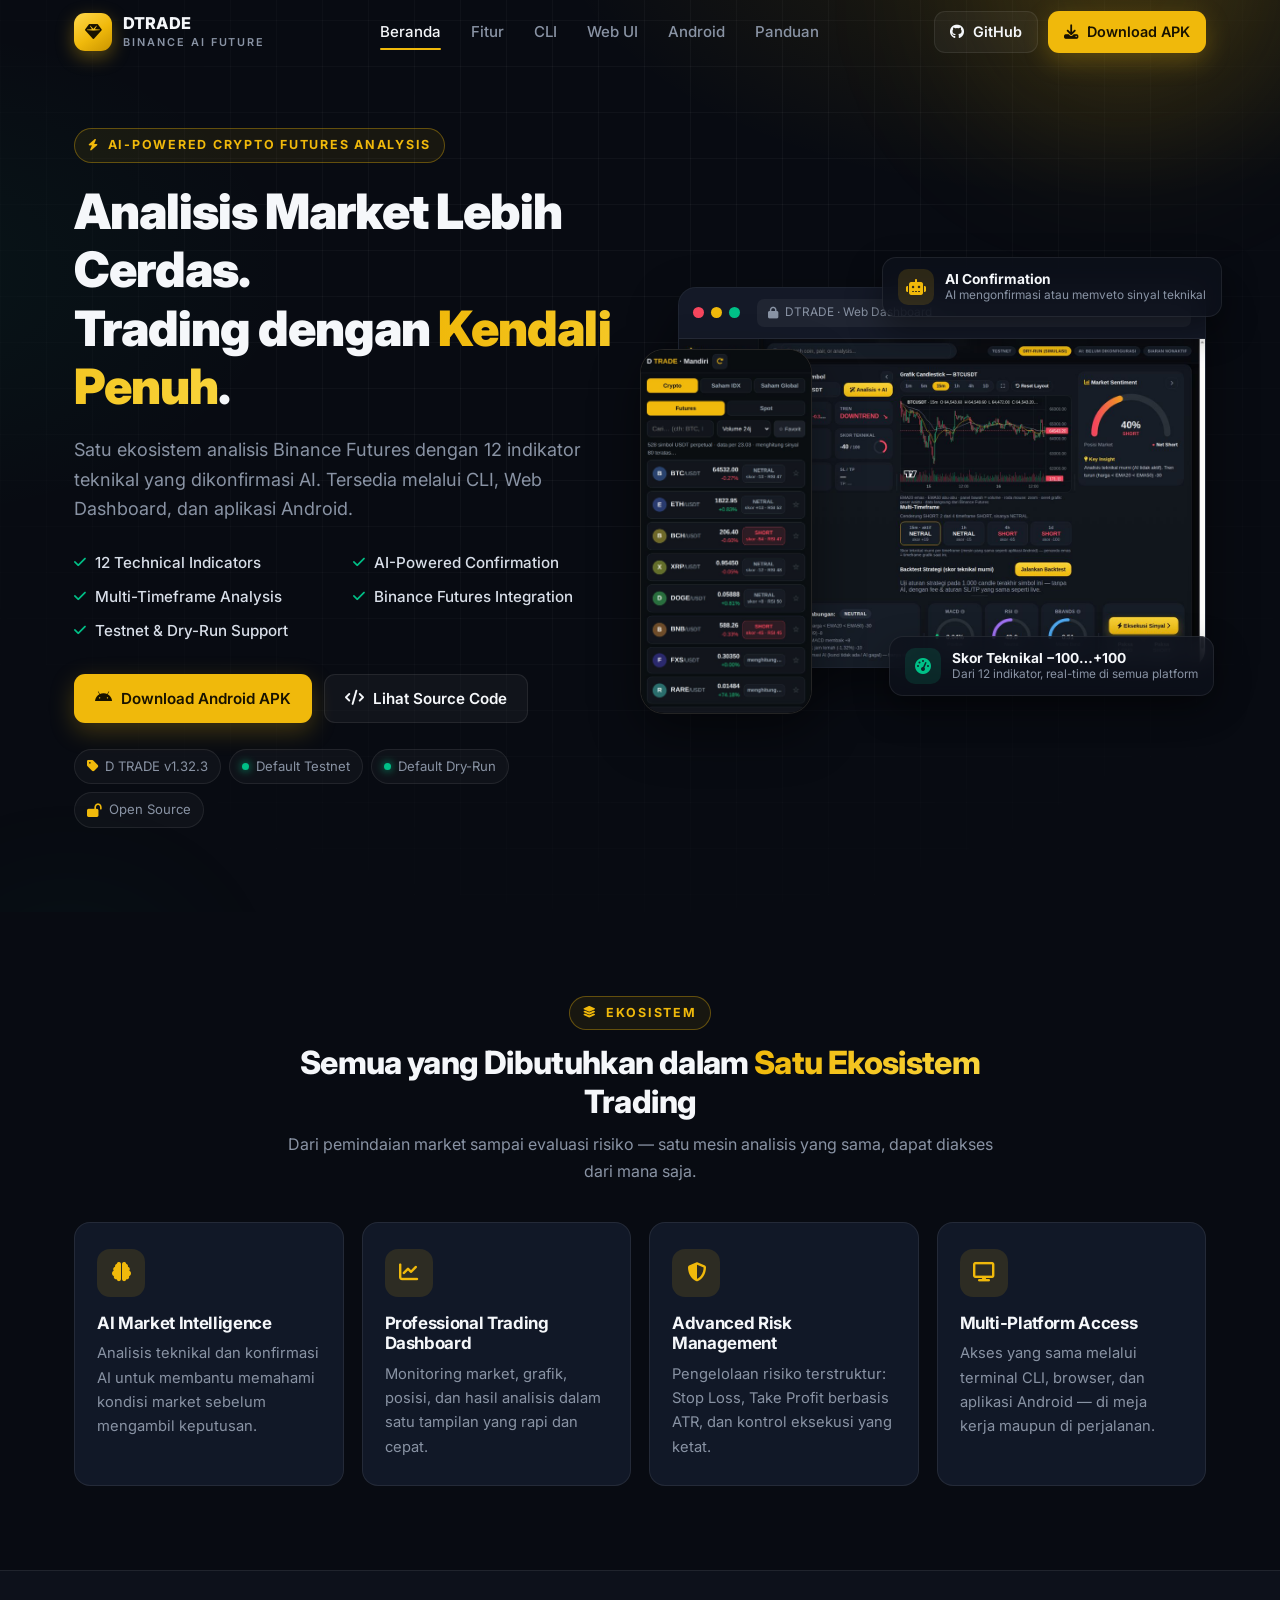
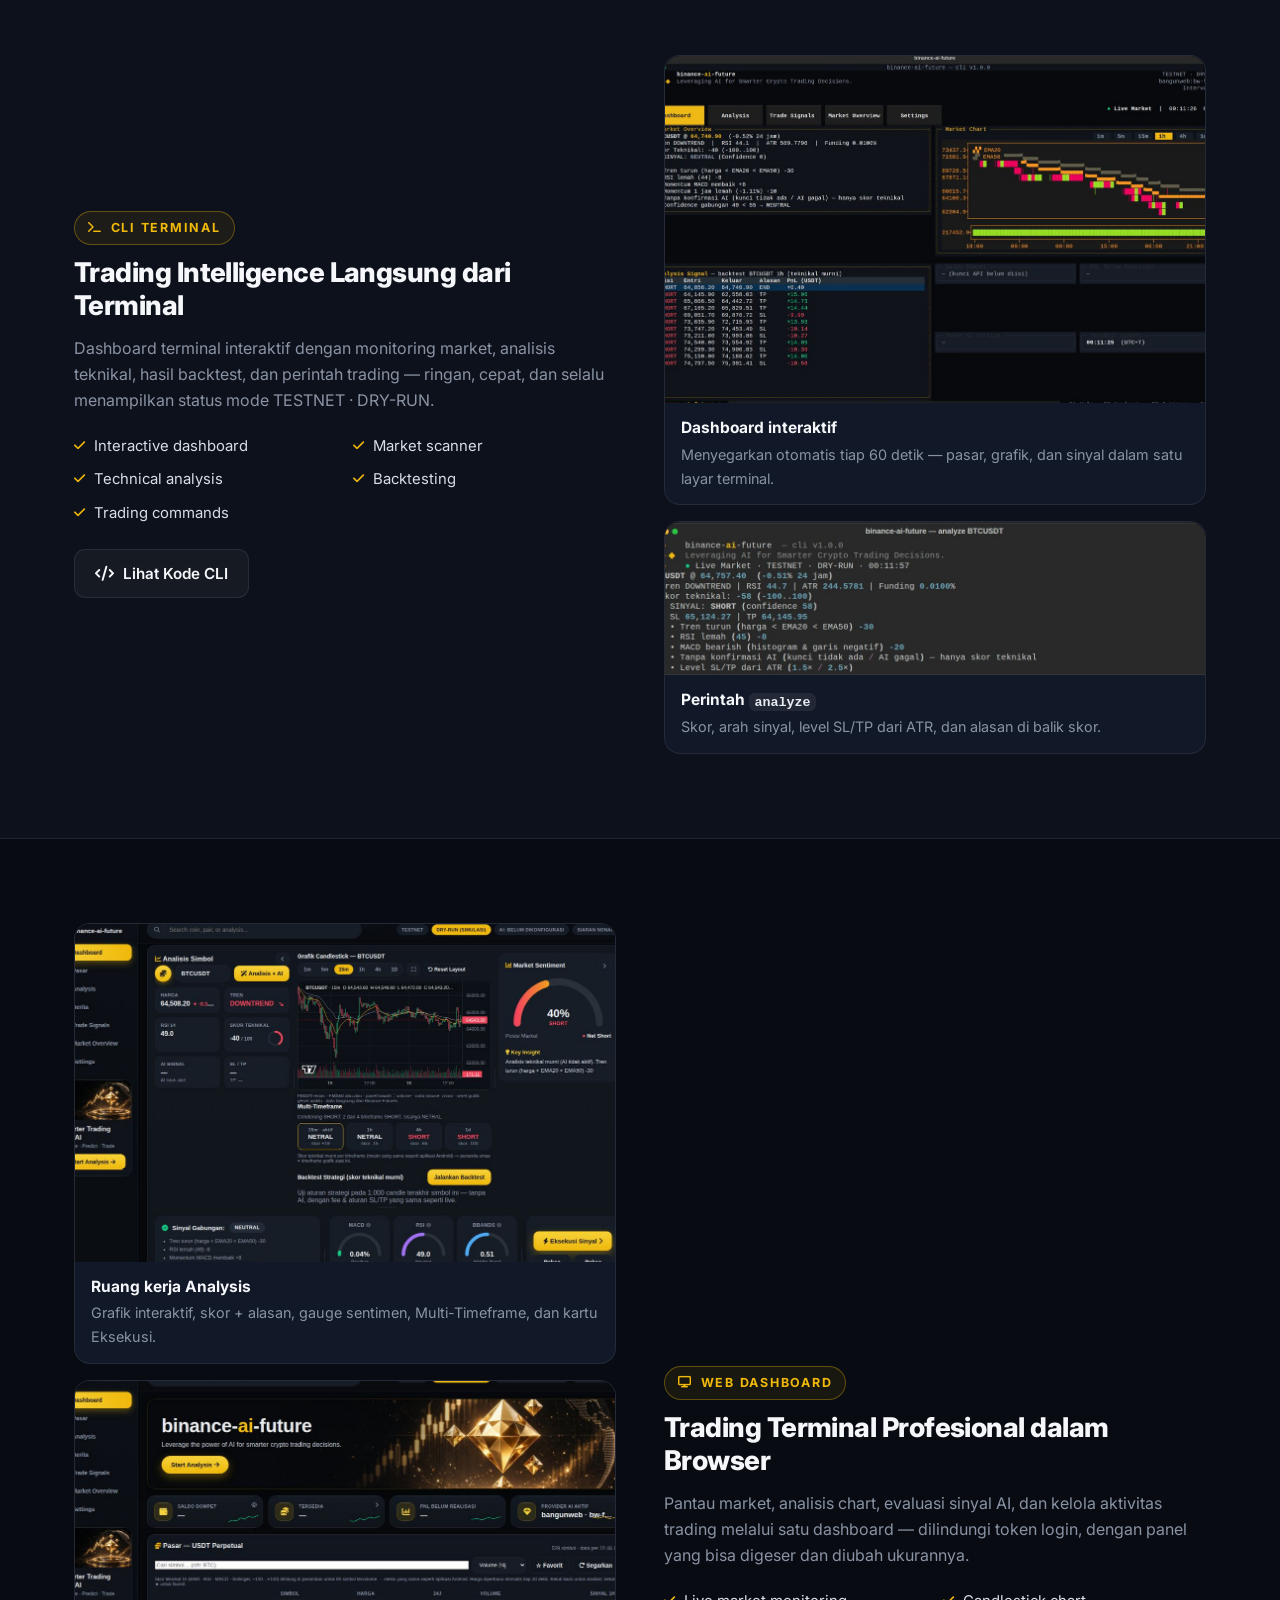
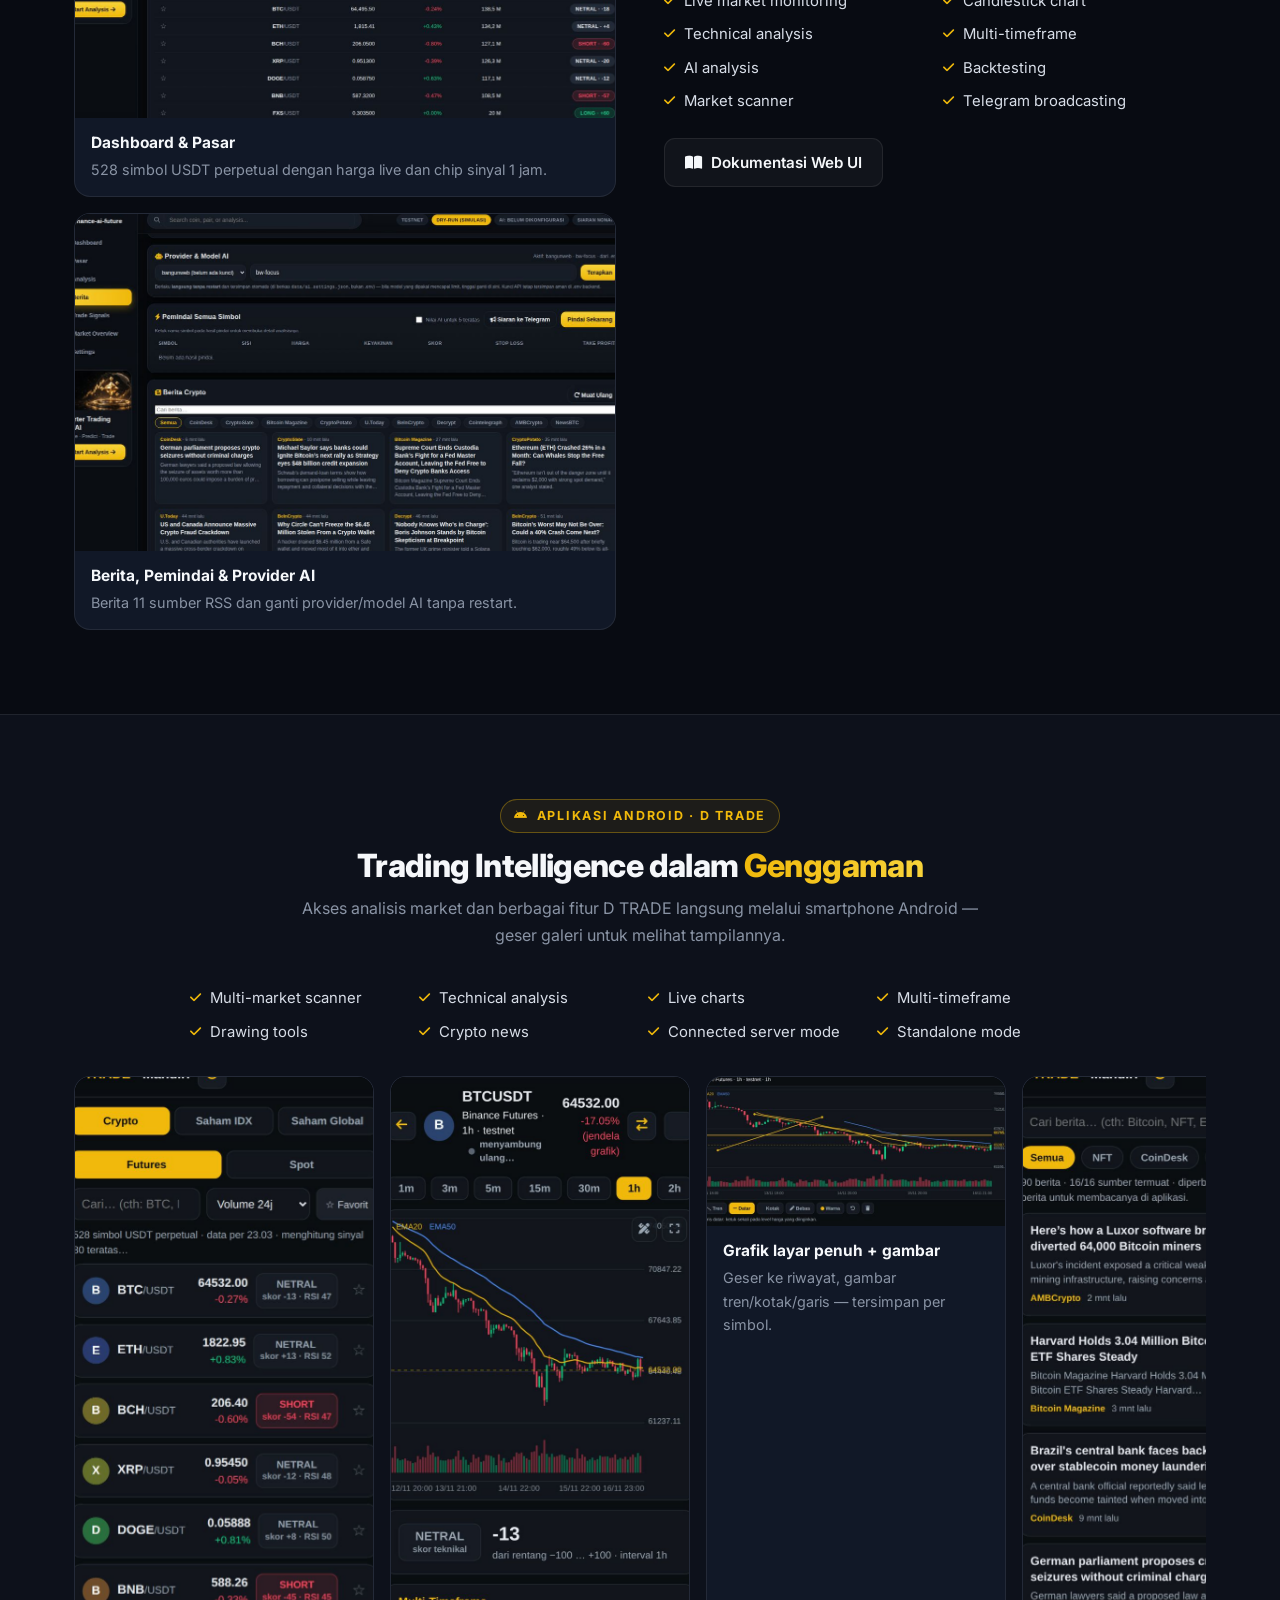
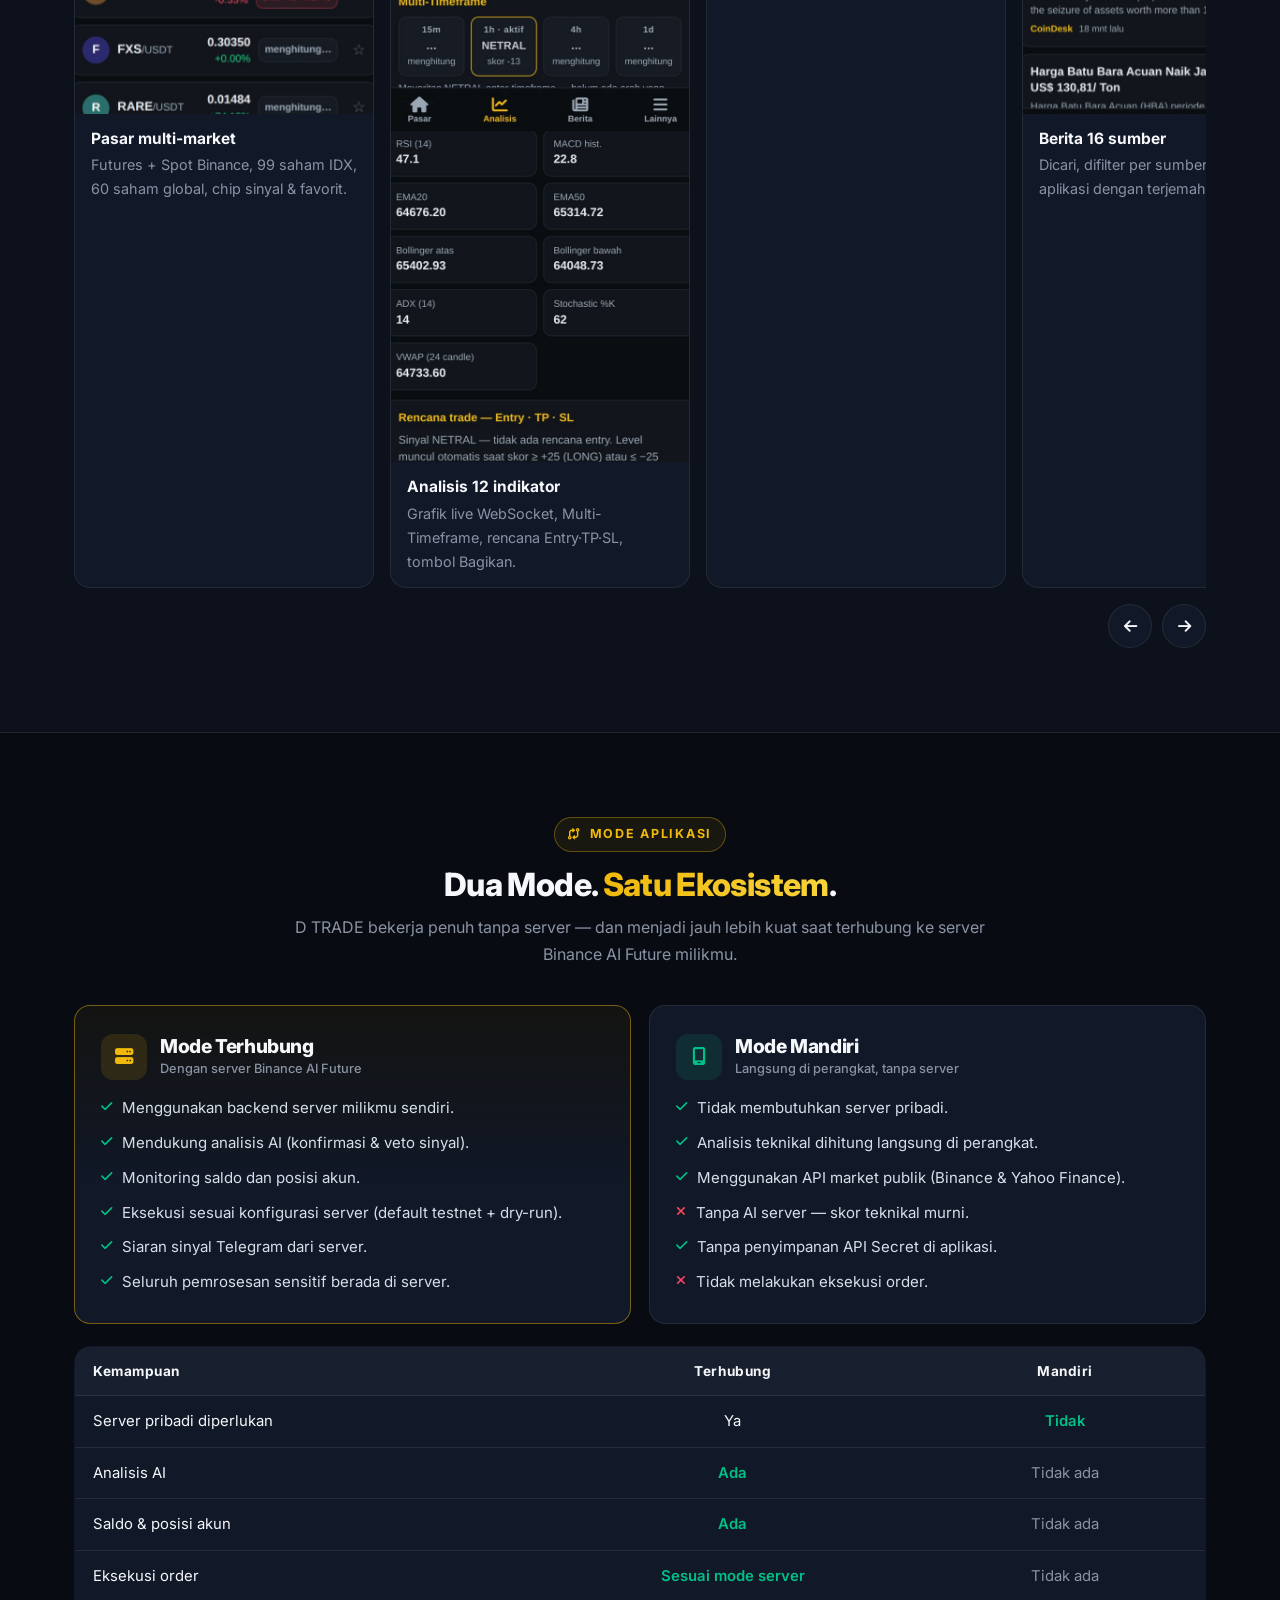
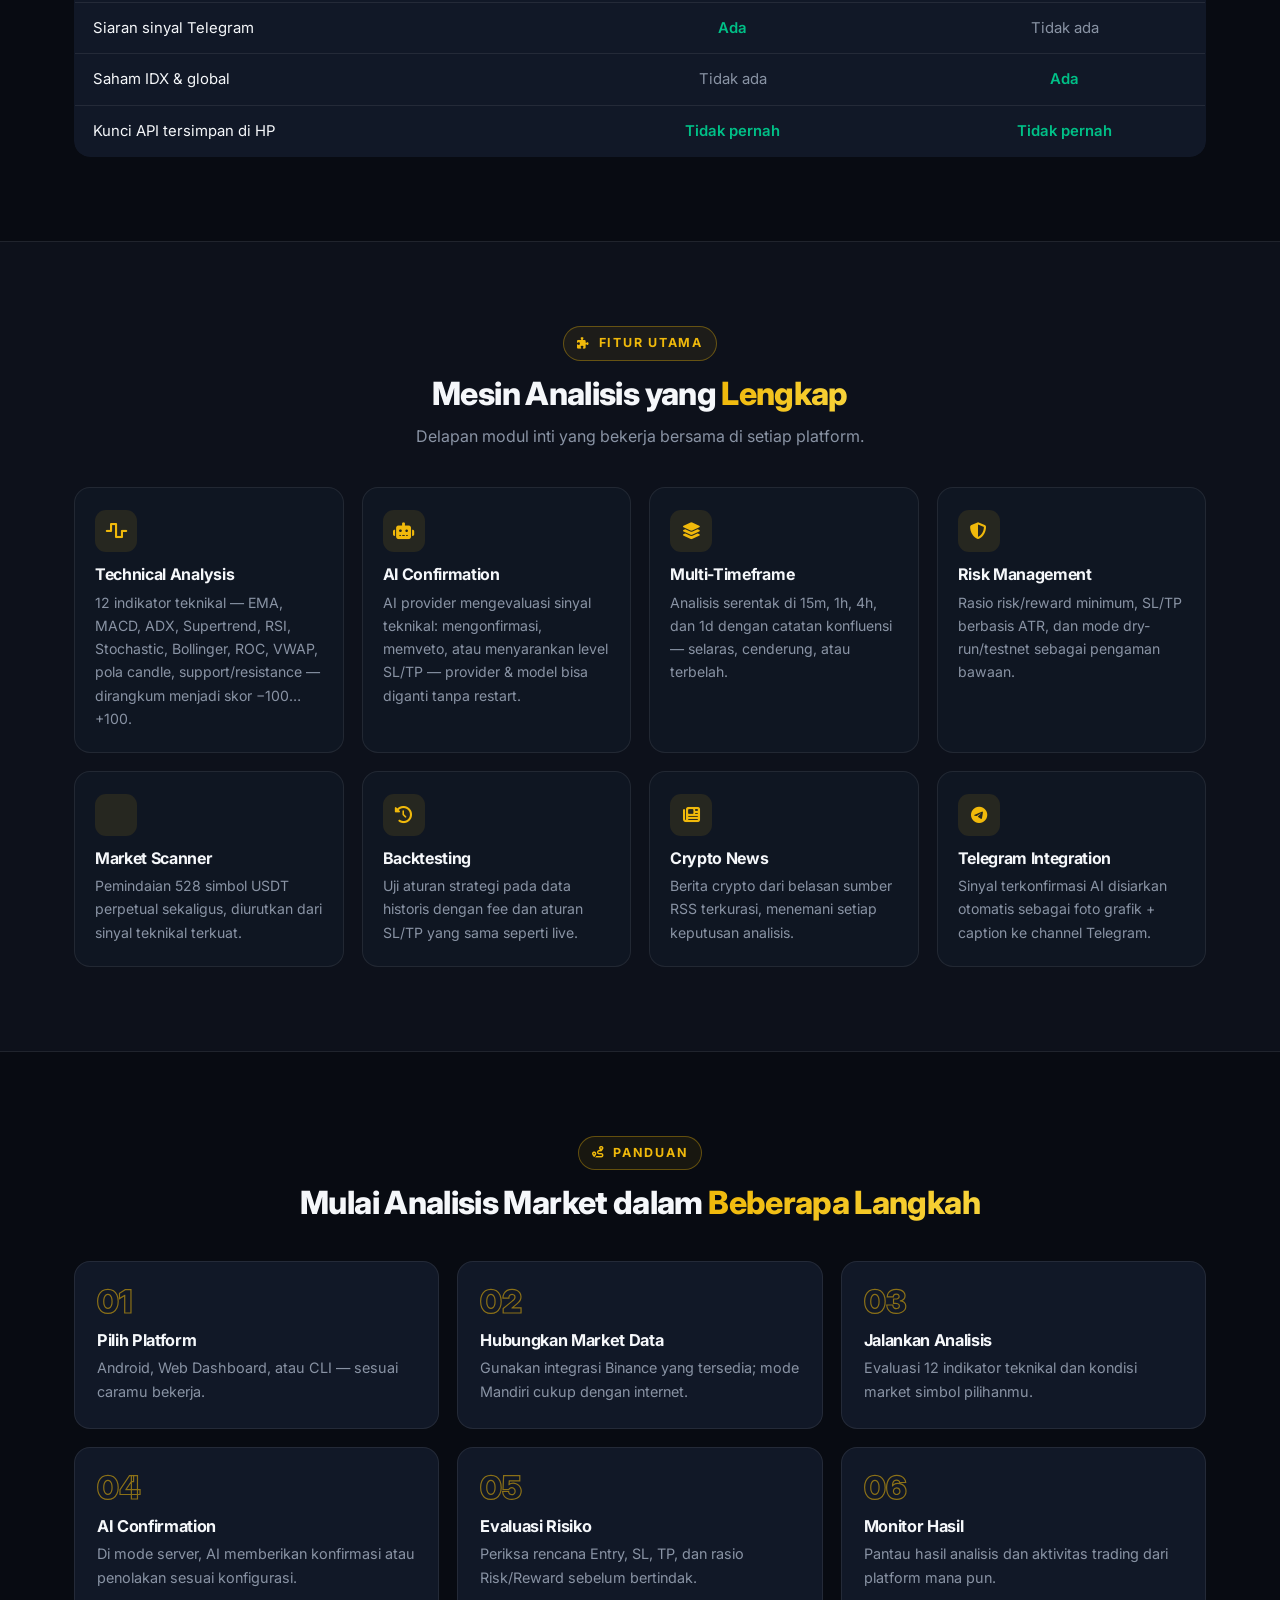
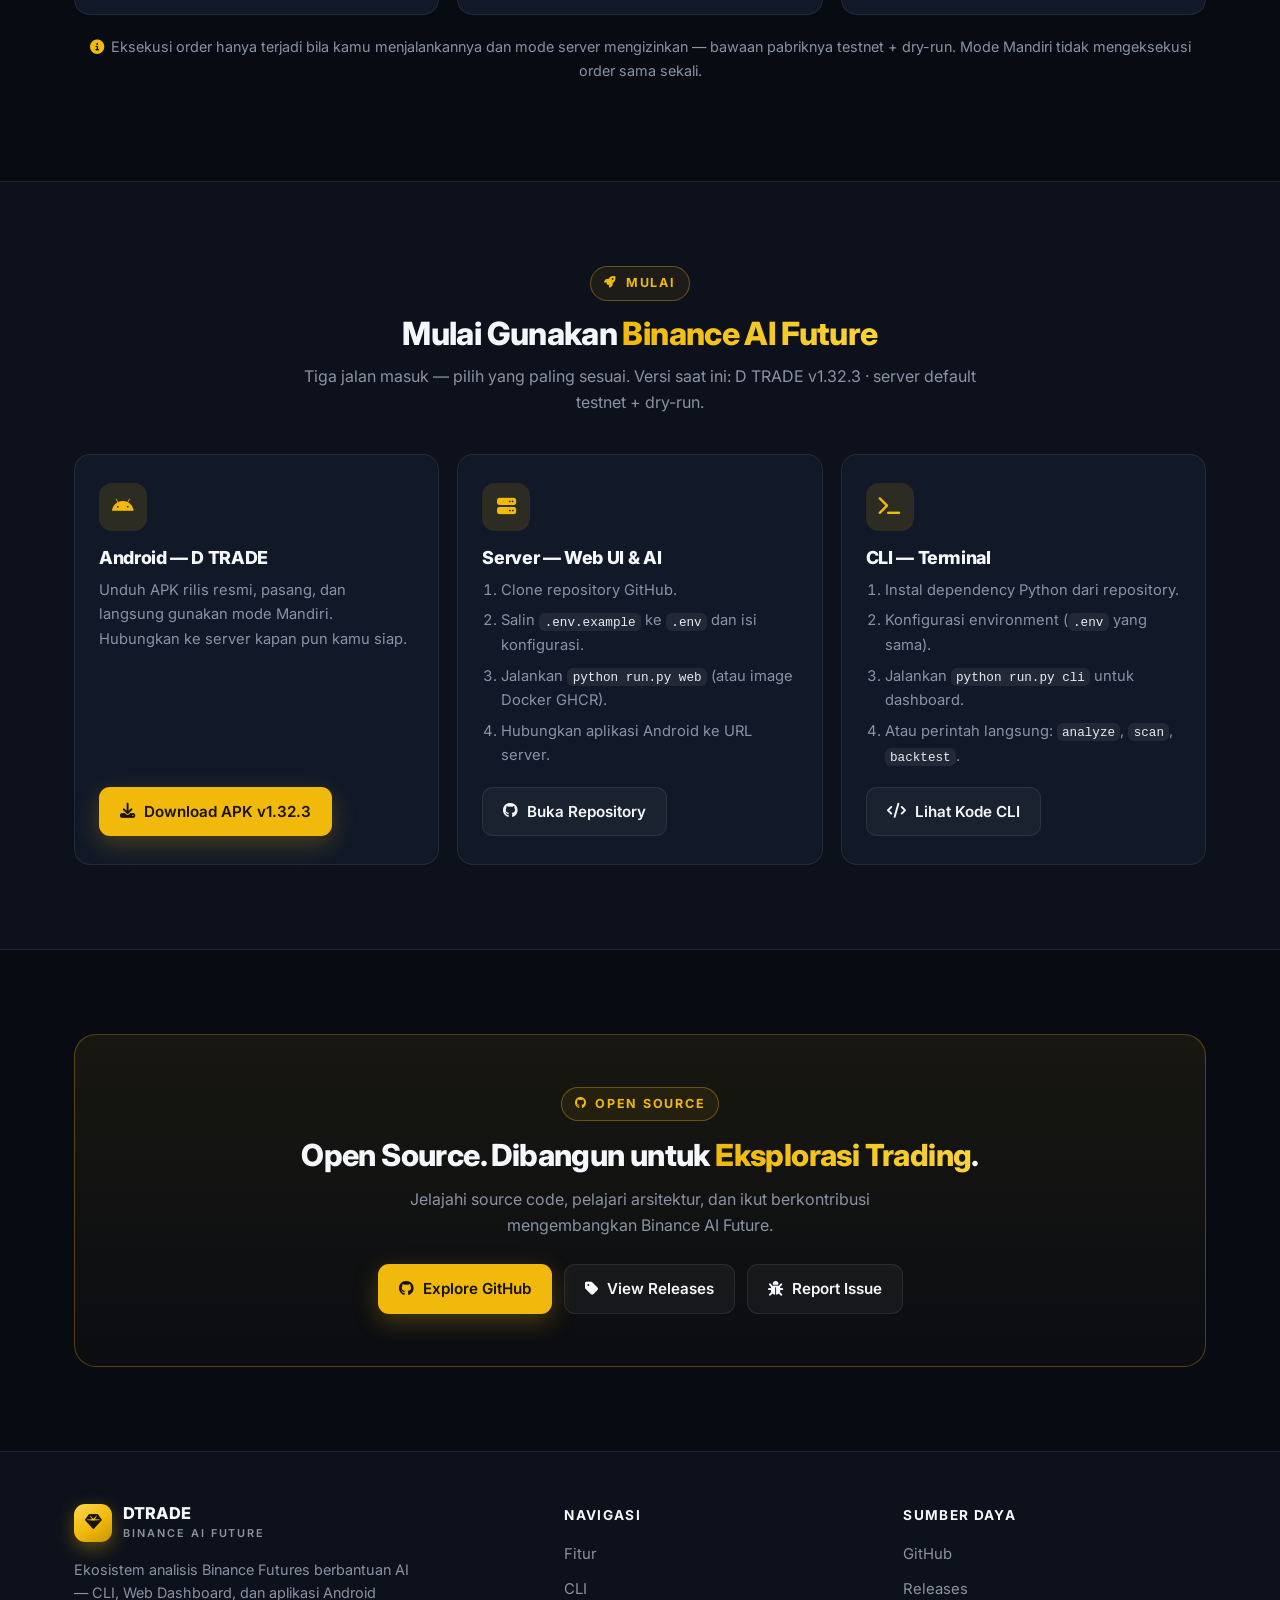
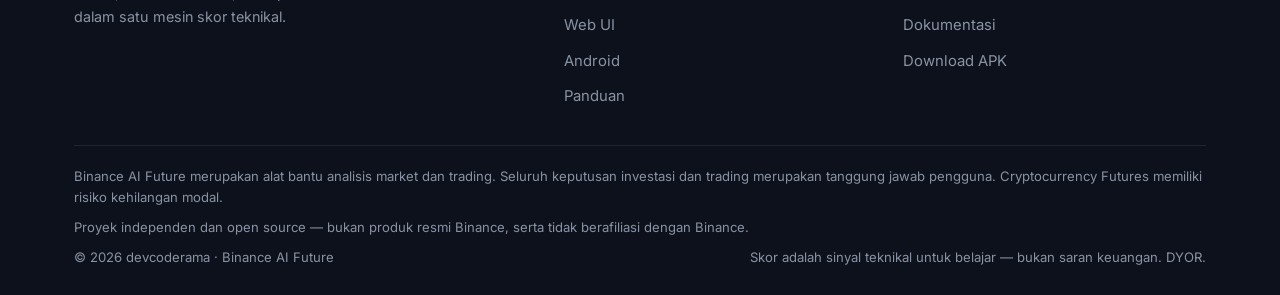
==== commit 6ac878fe: "v1.32.3: alat Kursor profesional — pilih gambar (pegangan + titik tengah + gagang putar), seret untu" ====
--- a/docs/index.html
+++ b/docs/index.html
@@ -359,7 +359,7 @@
     </nav>
     <div class="top-actions">
       <a class="btn ghost small" href="https://github.com/devcoderama/DTRADE"><i class="fa-brands fa-github"></i>GitHub</a>
-      <a class="btn gold small" href="https://github.com/devcoderama/DTRADE/releases/tag/v1.32.2"><i class="fa-solid fa-download"></i>Download APK</a>
+      <a class="btn gold small" href="https://github.com/devcoderama/DTRADE/releases/tag/v1.32.3"><i class="fa-solid fa-download"></i>Download APK</a>
       <button class="burger" id="burger" aria-label="Buka menu" aria-expanded="false"><i class="fa-solid fa-bars"></i></button>
     </div>
   </div>
@@ -372,7 +372,7 @@
       <a href="#cara-kerja"><i class="fa-solid fa-book-open"></i>Panduan</a>
       <div class="row">
         <a class="btn ghost" href="https://github.com/devcoderama/DTRADE"><i class="fa-brands fa-github"></i>GitHub</a>
-        <a class="btn gold" href="https://github.com/devcoderama/DTRADE/releases/tag/v1.32.2"><i class="fa-solid fa-download"></i>Download APK</a>
+        <a class="btn gold" href="https://github.com/devcoderama/DTRADE/releases/tag/v1.32.3"><i class="fa-solid fa-download"></i>Download APK</a>
       </div>
     </div>
   </div>
@@ -397,11 +397,11 @@
         <li><i class="fa-solid fa-check"></i>Testnet &amp; Dry-Run Support</li>
       </ul>
       <div class="hero-cta">
-        <a class="btn gold" href="https://github.com/devcoderama/DTRADE/releases/tag/v1.32.2"><i class="fa-brands fa-android"></i>Download Android APK</a>
+        <a class="btn gold" href="https://github.com/devcoderama/DTRADE/releases/tag/v1.32.3"><i class="fa-brands fa-android"></i>Download Android APK</a>
         <a class="btn ghost" href="https://github.com/devcoderama/DTRADE"><i class="fa-solid fa-code"></i>Lihat Source Code</a>
       </div>
       <div class="hero-meta">
-        <span class="meta-chip"><i class="fa-solid fa-tag"></i>D TRADE v1.32.2</span>
+        <span class="meta-chip"><i class="fa-solid fa-tag"></i>D TRADE v1.32.3</span>
         <span class="meta-chip"><span class="dot"></span>Default Testnet</span>
         <span class="meta-chip"><span class="dot"></span>Default Dry-Run</span>
         <span class="meta-chip"><i class="fa-solid fa-lock-open"></i>Open Source</span>
@@ -706,14 +706,14 @@
     <div class="sec-head rv">
       <span class="kicker"><i class="fa-solid fa-rocket"></i>Mulai</span>
       <h2>Mulai Gunakan <span class="gold">Binance AI Future</span></h2>
-      <p>Tiga jalan masuk — pilih yang paling sesuai. Versi saat ini: D TRADE v1.32.2 · server default testnet + dry-run.</p>
+      <p>Tiga jalan masuk — pilih yang paling sesuai. Versi saat ini: D TRADE v1.32.3 · server default testnet + dry-run.</p>
     </div>
     <div class="start3">
       <article class="scard rv">
         <span class="ic"><i class="fa-brands fa-android"></i></span>
         <h3>Android — D TRADE</h3>
         <p>Unduh APK rilis resmi, pasang, dan langsung gunakan mode Mandiri. Hubungkan ke server kapan pun kamu siap.</p>
-        <a class="btn gold" href="https://github.com/devcoderama/DTRADE/releases/tag/v1.32.2"><i class="fa-solid fa-download"></i>Download APK v1.32.2</a>
+        <a class="btn gold" href="https://github.com/devcoderama/DTRADE/releases/tag/v1.32.3"><i class="fa-solid fa-download"></i>Download APK v1.32.3</a>
       </article>
       <article class="scard rv">
         <span class="ic"><i class="fa-solid fa-server"></i></span>
@@ -785,7 +785,7 @@
           <li><a href="https://github.com/devcoderama/DTRADE">GitHub</a></li>
           <li><a href="https://github.com/devcoderama/DTRADE/releases">Releases</a></li>
           <li><a href="https://github.com/devcoderama/DTRADE">Dokumentasi</a></li>
-          <li><a href="https://github.com/devcoderama/DTRADE/releases/tag/v1.32.2">Download APK</a></li>
+          <li><a href="https://github.com/devcoderama/DTRADE/releases/tag/v1.32.3">Download APK</a></li>
         </ul>
       </div>
     </div>
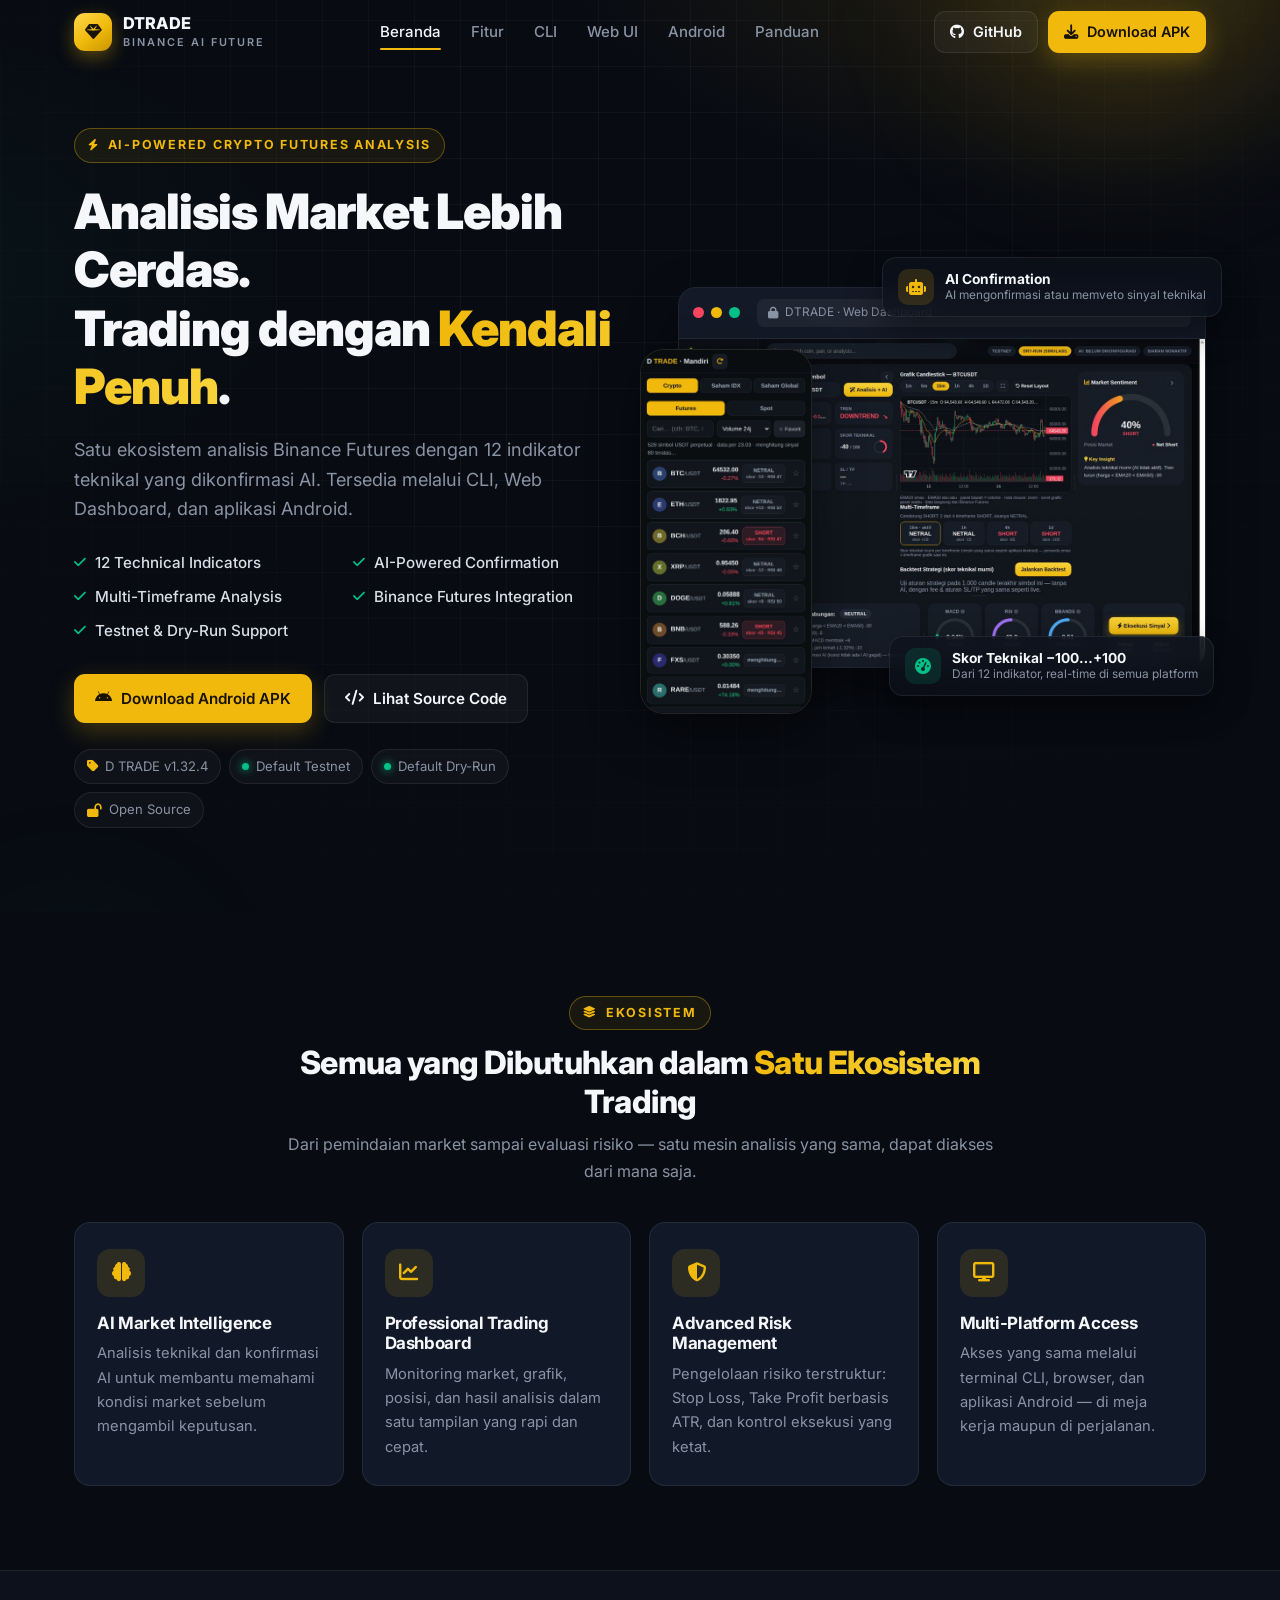
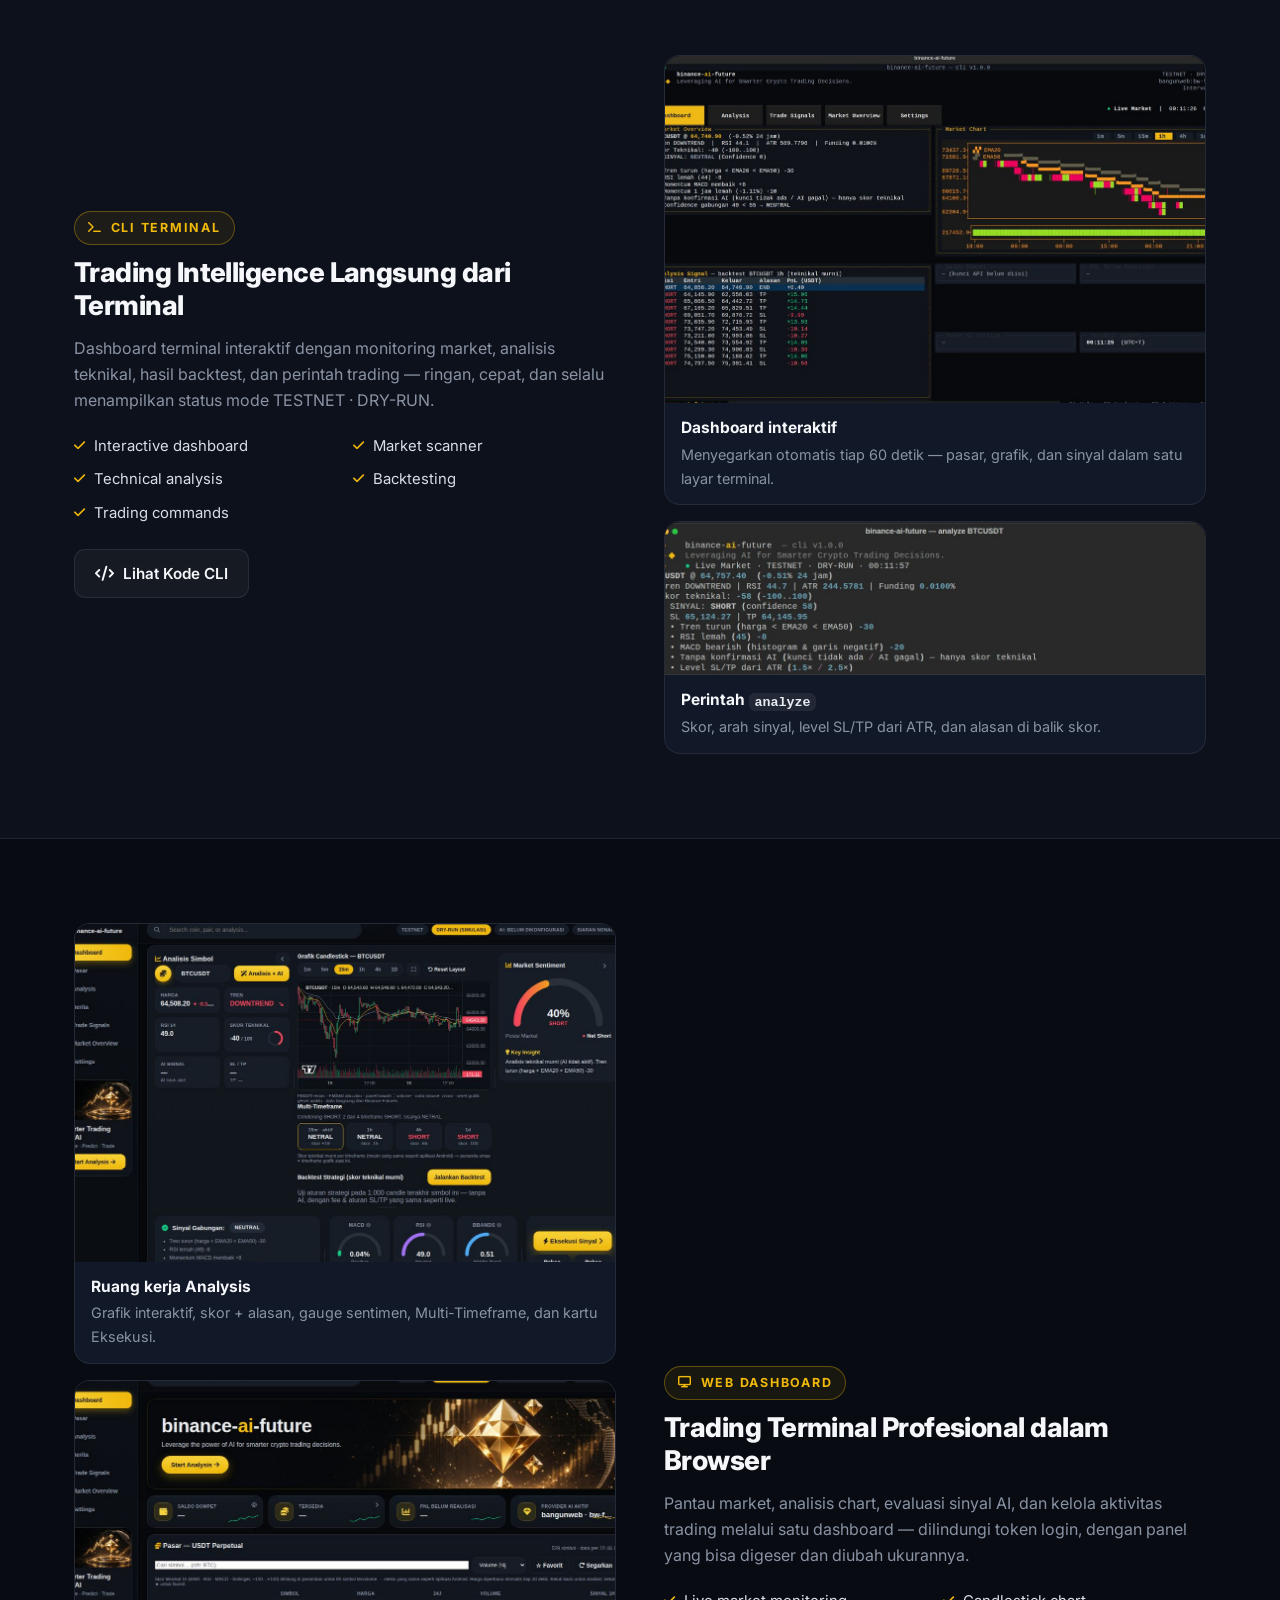
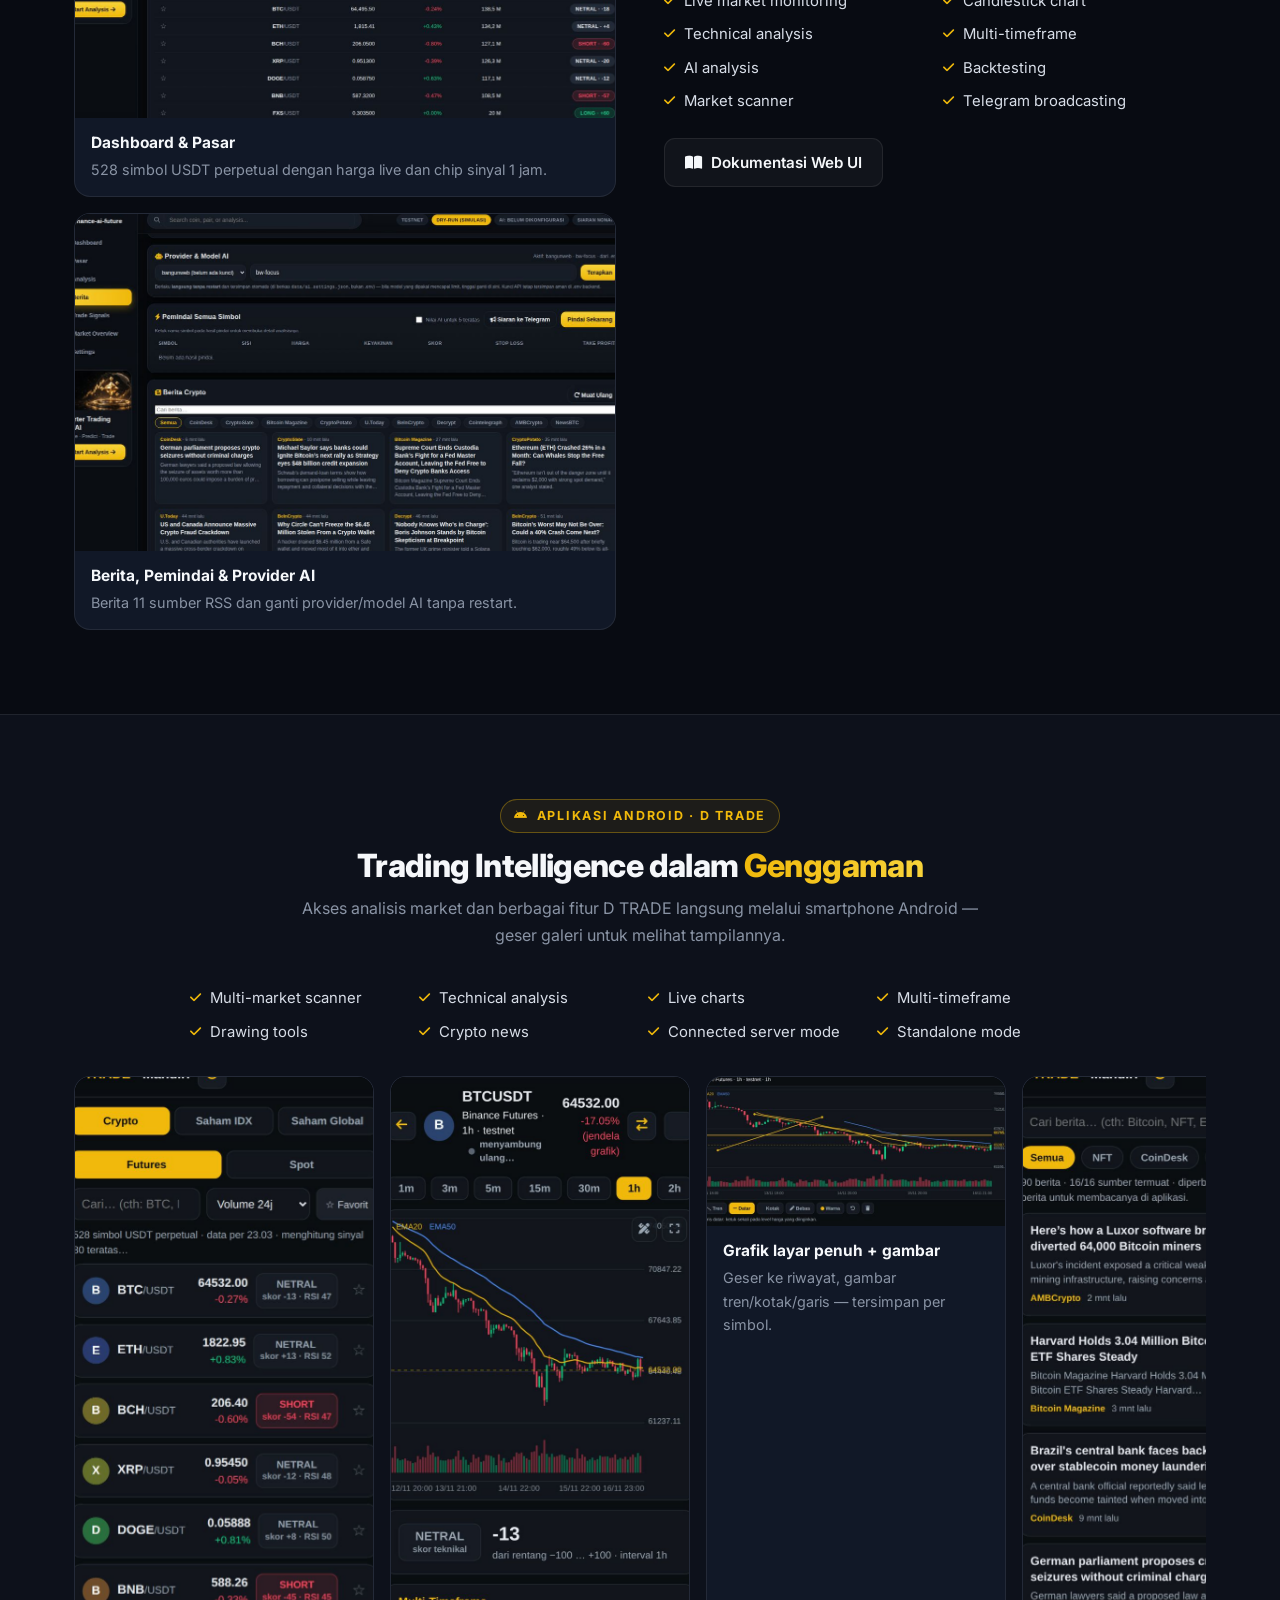
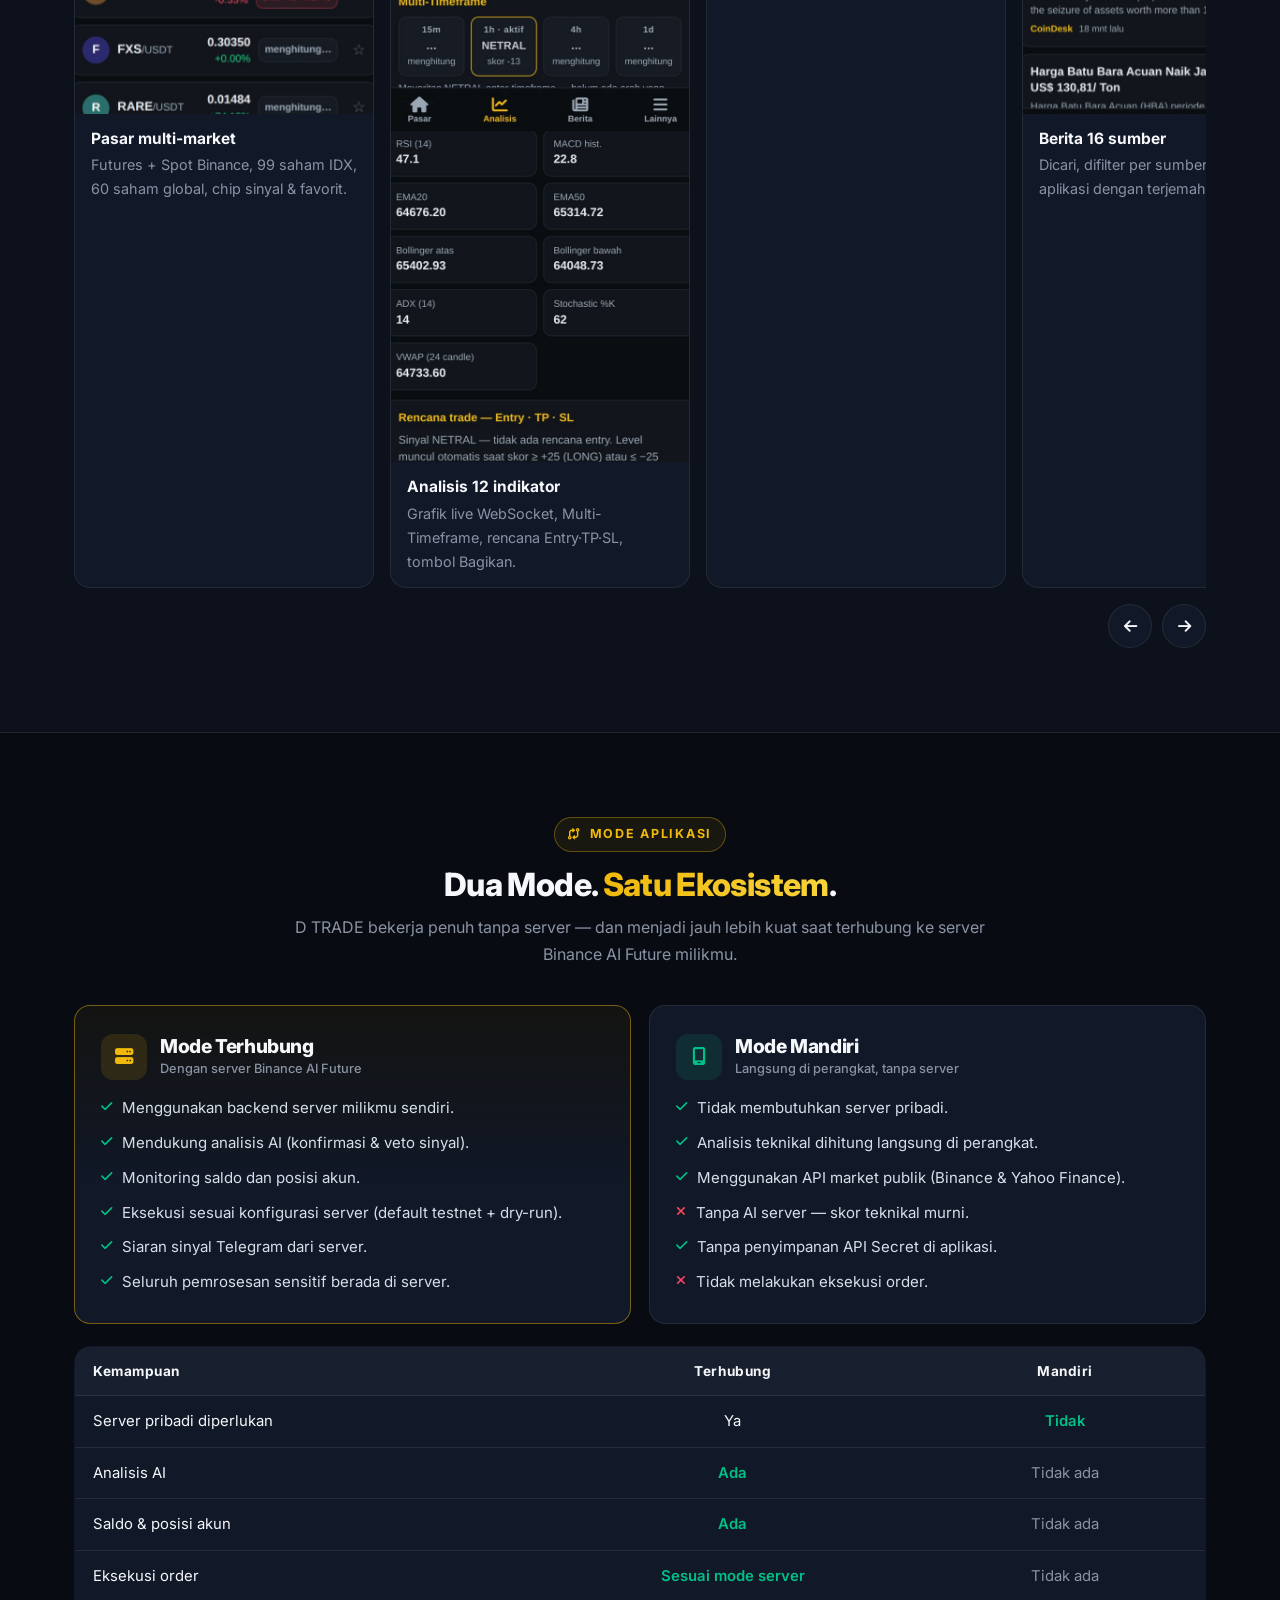
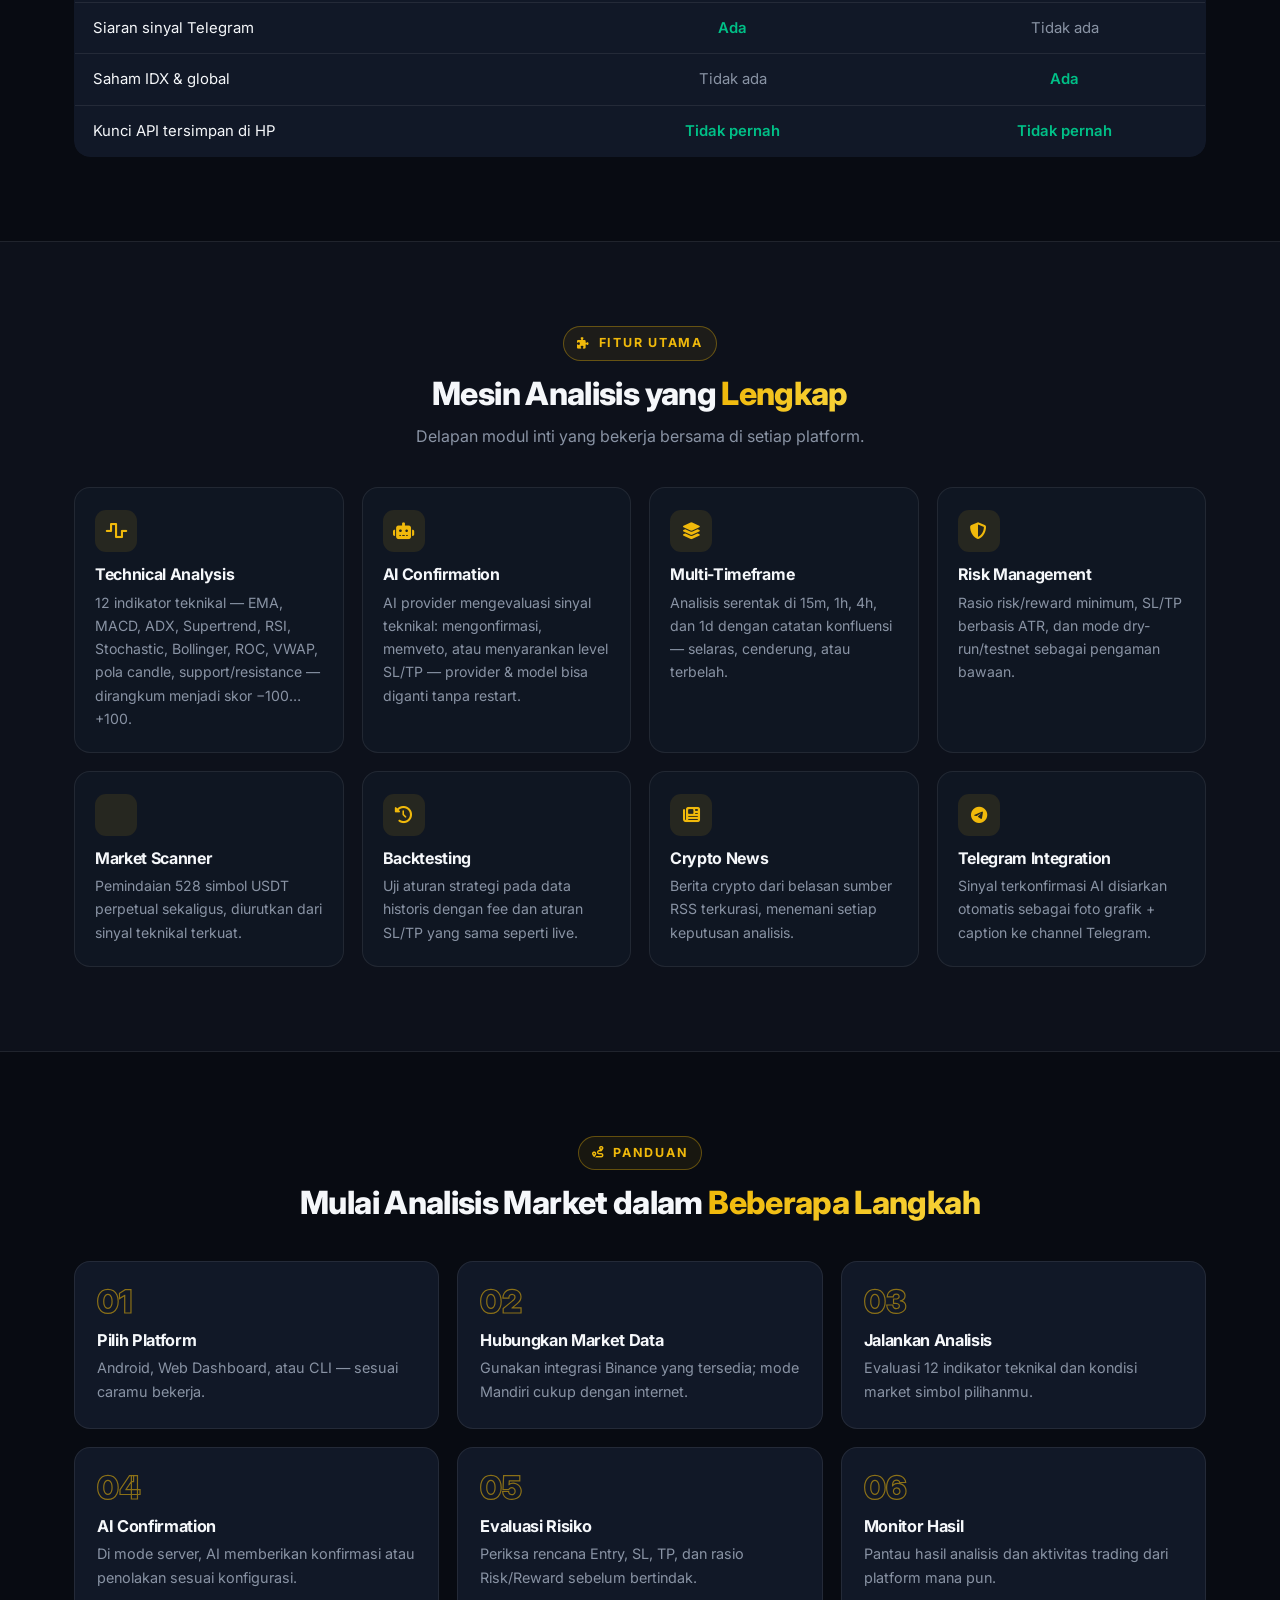
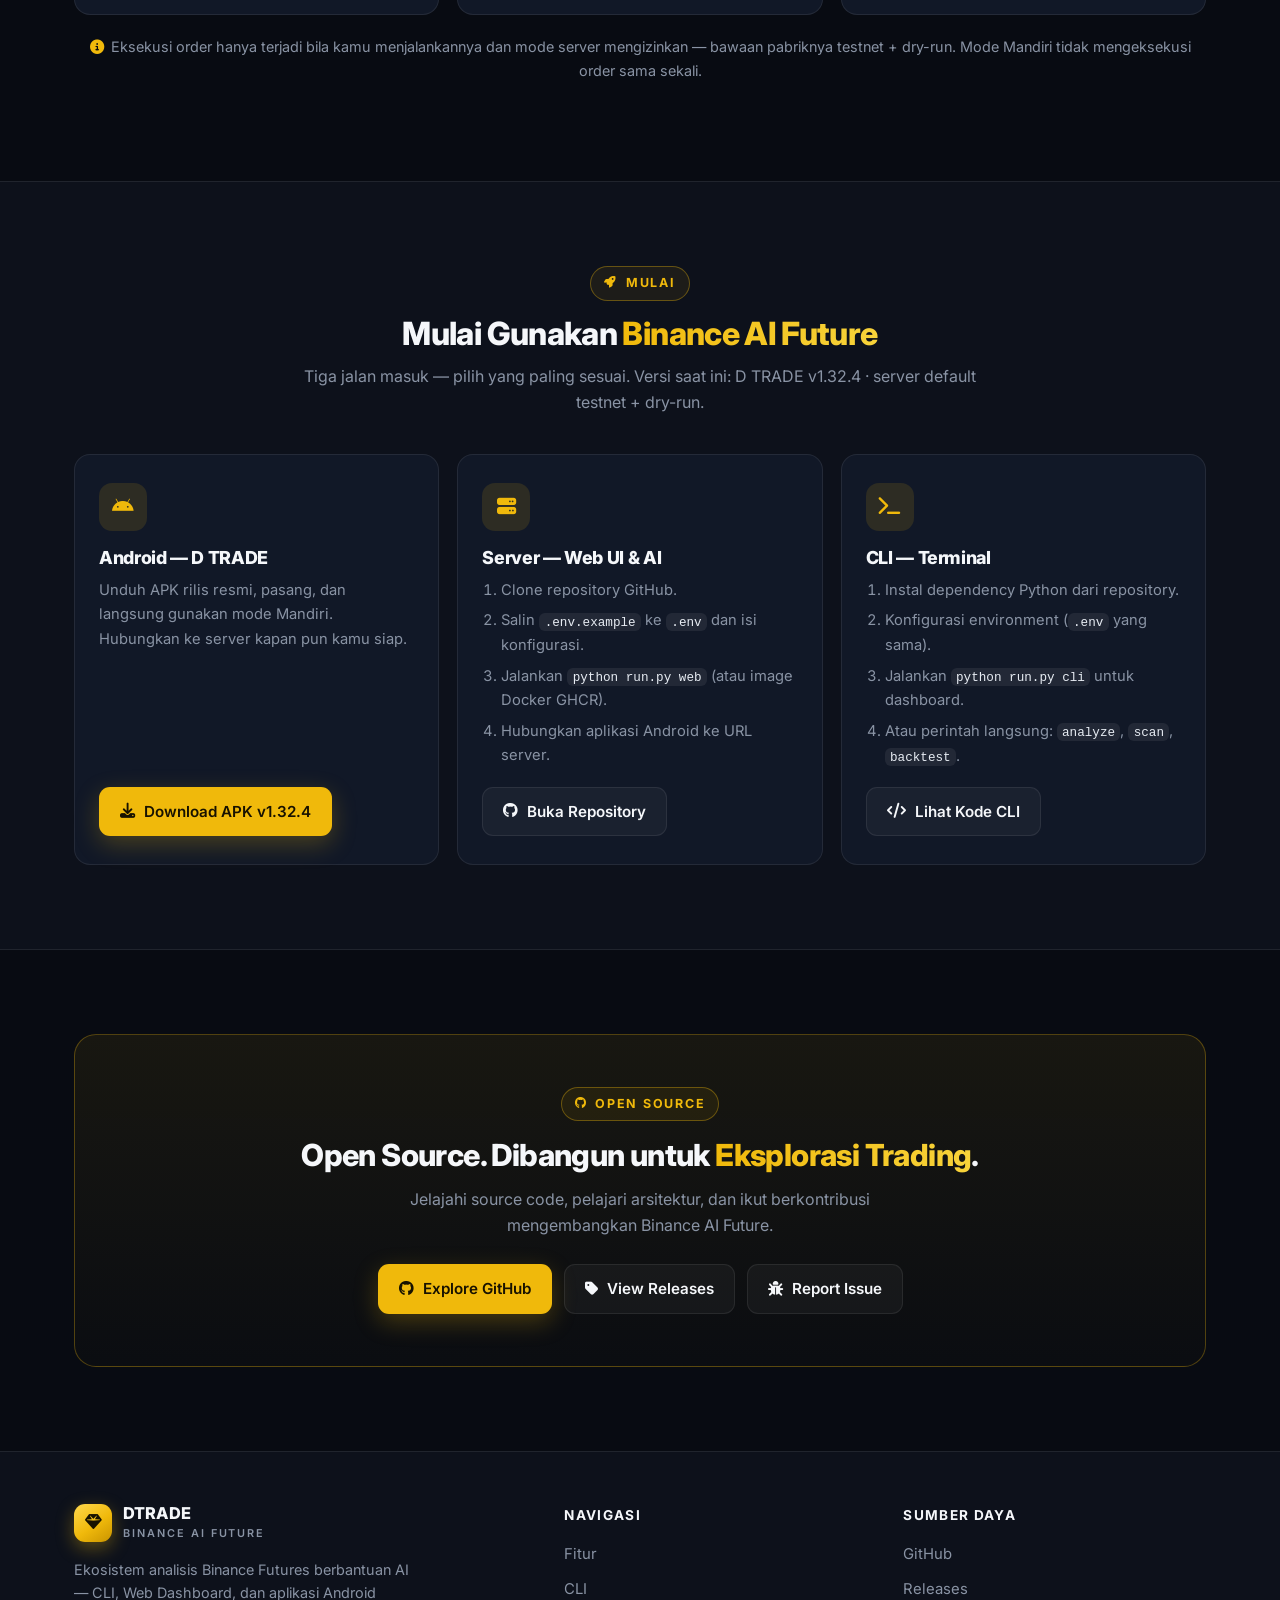
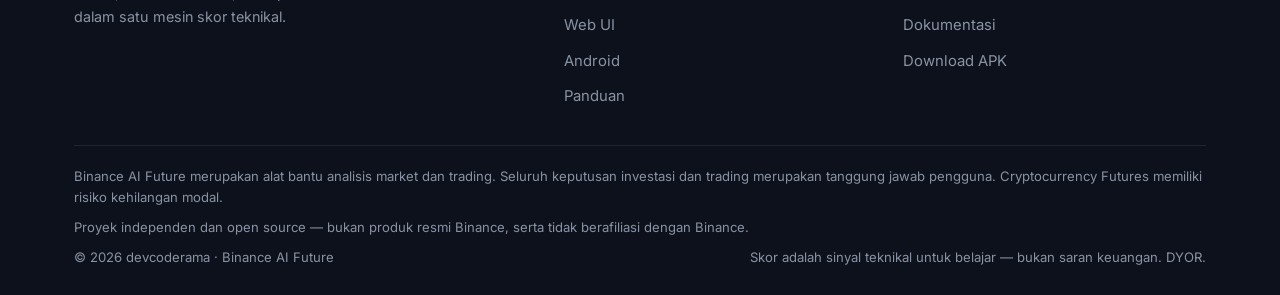
==== commit 4c109596: "v1.32.4: gambar analisis ikut di kartu+teks Bagikan dan prompt AI (+ butir penilaian gambar di AI_SK" ====
--- a/docs/index.html
+++ b/docs/index.html
@@ -359,7 +359,7 @@
     </nav>
     <div class="top-actions">
       <a class="btn ghost small" href="https://github.com/devcoderama/DTRADE"><i class="fa-brands fa-github"></i>GitHub</a>
-      <a class="btn gold small" href="https://github.com/devcoderama/DTRADE/releases/tag/v1.32.3"><i class="fa-solid fa-download"></i>Download APK</a>
+      <a class="btn gold small" href="https://github.com/devcoderama/DTRADE/releases/tag/v1.32.4"><i class="fa-solid fa-download"></i>Download APK</a>
       <button class="burger" id="burger" aria-label="Buka menu" aria-expanded="false"><i class="fa-solid fa-bars"></i></button>
     </div>
   </div>
@@ -372,7 +372,7 @@
       <a href="#cara-kerja"><i class="fa-solid fa-book-open"></i>Panduan</a>
       <div class="row">
         <a class="btn ghost" href="https://github.com/devcoderama/DTRADE"><i class="fa-brands fa-github"></i>GitHub</a>
-        <a class="btn gold" href="https://github.com/devcoderama/DTRADE/releases/tag/v1.32.3"><i class="fa-solid fa-download"></i>Download APK</a>
+        <a class="btn gold" href="https://github.com/devcoderama/DTRADE/releases/tag/v1.32.4"><i class="fa-solid fa-download"></i>Download APK</a>
       </div>
     </div>
   </div>
@@ -397,11 +397,11 @@
         <li><i class="fa-solid fa-check"></i>Testnet &amp; Dry-Run Support</li>
       </ul>
       <div class="hero-cta">
-        <a class="btn gold" href="https://github.com/devcoderama/DTRADE/releases/tag/v1.32.3"><i class="fa-brands fa-android"></i>Download Android APK</a>
+        <a class="btn gold" href="https://github.com/devcoderama/DTRADE/releases/tag/v1.32.4"><i class="fa-brands fa-android"></i>Download Android APK</a>
         <a class="btn ghost" href="https://github.com/devcoderama/DTRADE"><i class="fa-solid fa-code"></i>Lihat Source Code</a>
       </div>
       <div class="hero-meta">
-        <span class="meta-chip"><i class="fa-solid fa-tag"></i>D TRADE v1.32.3</span>
+        <span class="meta-chip"><i class="fa-solid fa-tag"></i>D TRADE v1.32.4</span>
         <span class="meta-chip"><span class="dot"></span>Default Testnet</span>
         <span class="meta-chip"><span class="dot"></span>Default Dry-Run</span>
         <span class="meta-chip"><i class="fa-solid fa-lock-open"></i>Open Source</span>
@@ -706,14 +706,14 @@
     <div class="sec-head rv">
       <span class="kicker"><i class="fa-solid fa-rocket"></i>Mulai</span>
       <h2>Mulai Gunakan <span class="gold">Binance AI Future</span></h2>
-      <p>Tiga jalan masuk — pilih yang paling sesuai. Versi saat ini: D TRADE v1.32.3 · server default testnet + dry-run.</p>
+      <p>Tiga jalan masuk — pilih yang paling sesuai. Versi saat ini: D TRADE v1.32.4 · server default testnet + dry-run.</p>
     </div>
     <div class="start3">
       <article class="scard rv">
         <span class="ic"><i class="fa-brands fa-android"></i></span>
         <h3>Android — D TRADE</h3>
         <p>Unduh APK rilis resmi, pasang, dan langsung gunakan mode Mandiri. Hubungkan ke server kapan pun kamu siap.</p>
-        <a class="btn gold" href="https://github.com/devcoderama/DTRADE/releases/tag/v1.32.3"><i class="fa-solid fa-download"></i>Download APK v1.32.3</a>
+        <a class="btn gold" href="https://github.com/devcoderama/DTRADE/releases/tag/v1.32.4"><i class="fa-solid fa-download"></i>Download APK v1.32.4</a>
       </article>
       <article class="scard rv">
         <span class="ic"><i class="fa-solid fa-server"></i></span>
@@ -785,7 +785,7 @@
           <li><a href="https://github.com/devcoderama/DTRADE">GitHub</a></li>
           <li><a href="https://github.com/devcoderama/DTRADE/releases">Releases</a></li>
           <li><a href="https://github.com/devcoderama/DTRADE">Dokumentasi</a></li>
-          <li><a href="https://github.com/devcoderama/DTRADE/releases/tag/v1.32.3">Download APK</a></li>
+          <li><a href="https://github.com/devcoderama/DTRADE/releases/tag/v1.32.4">Download APK</a></li>
         </ul>
       </div>
     </div>
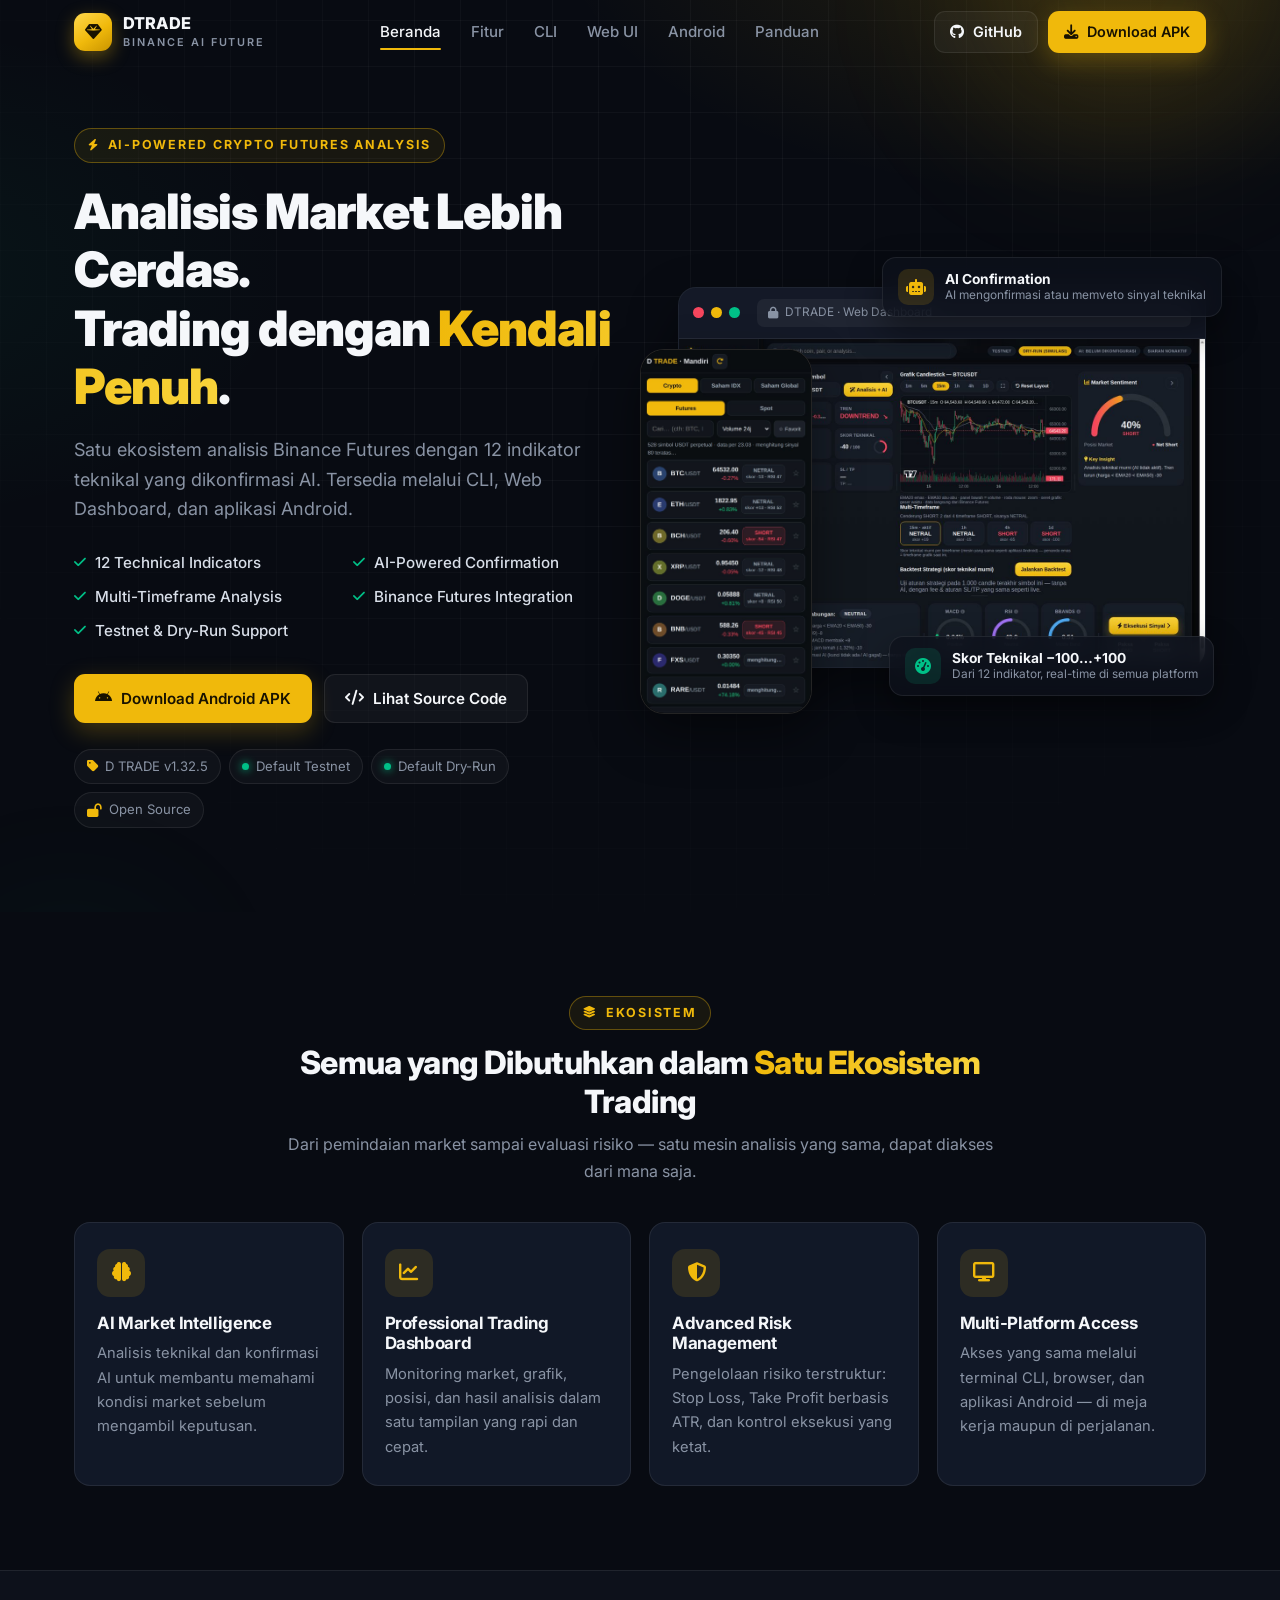
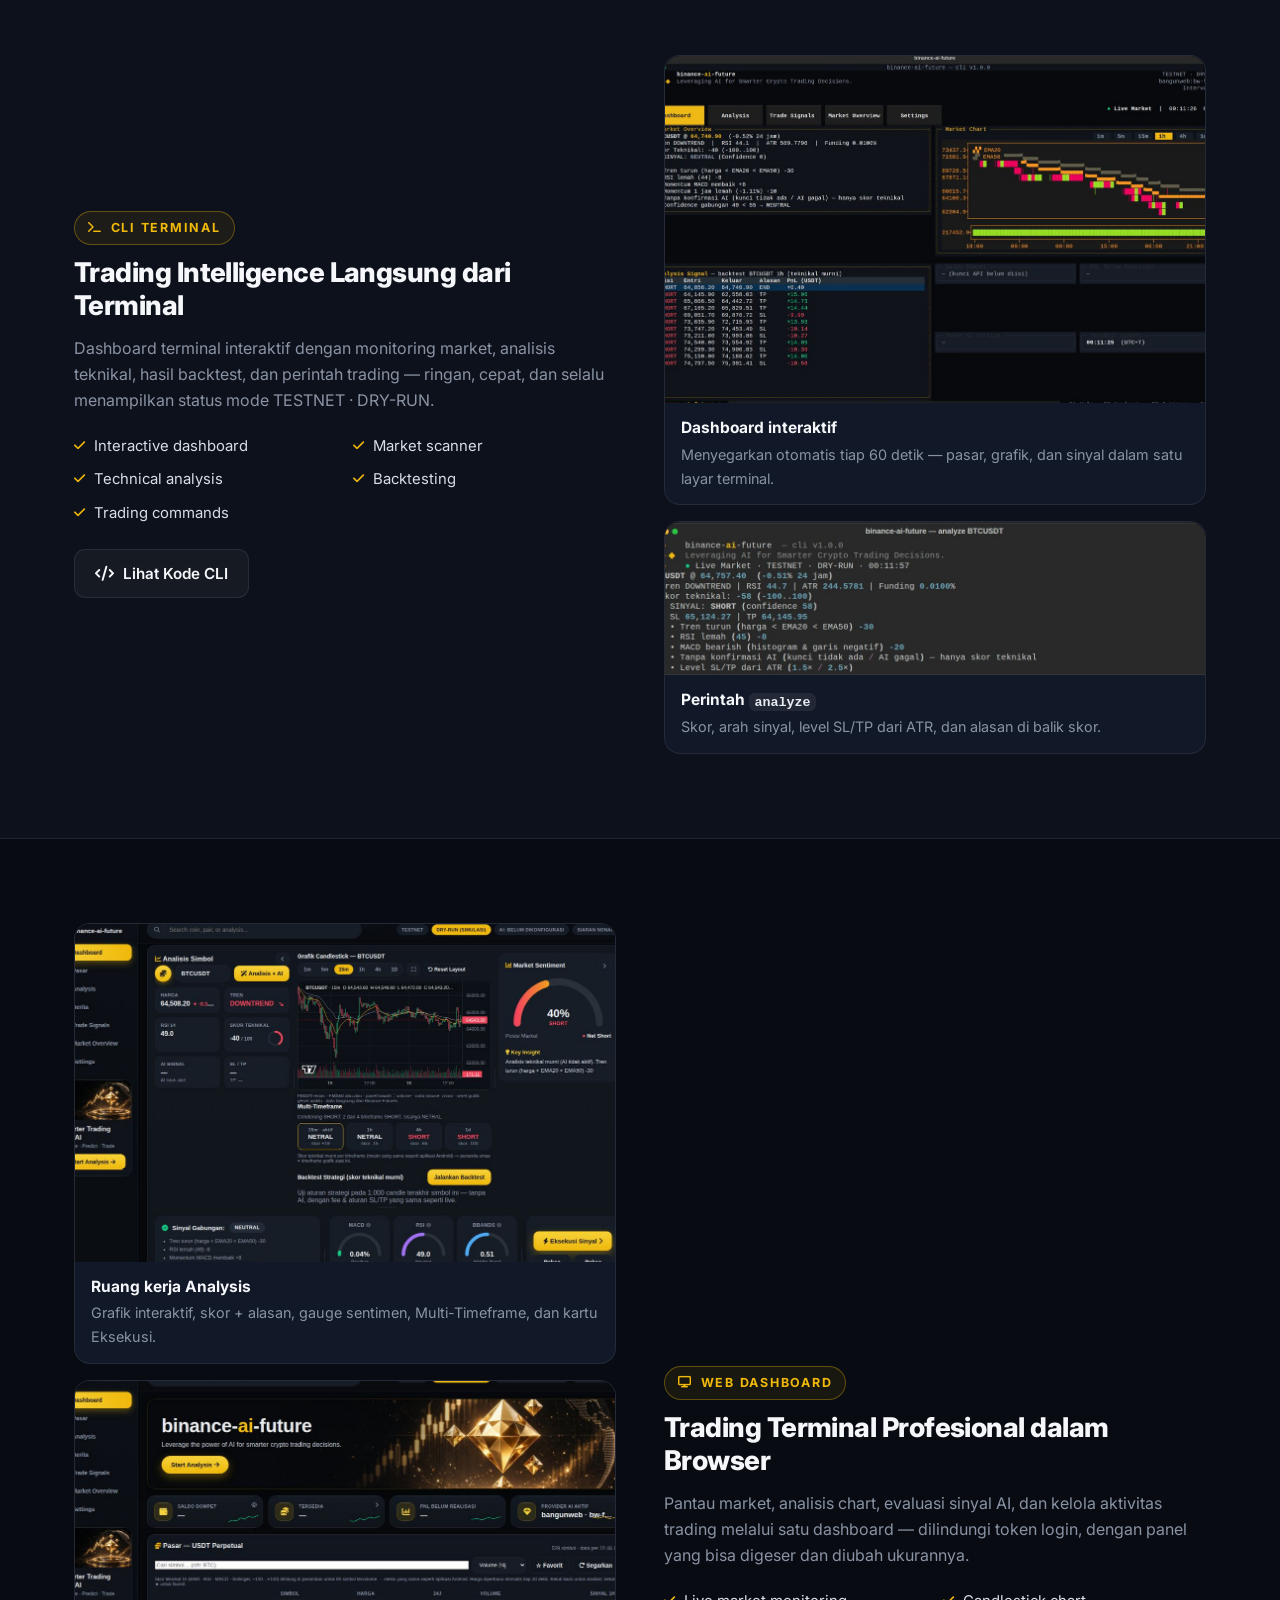
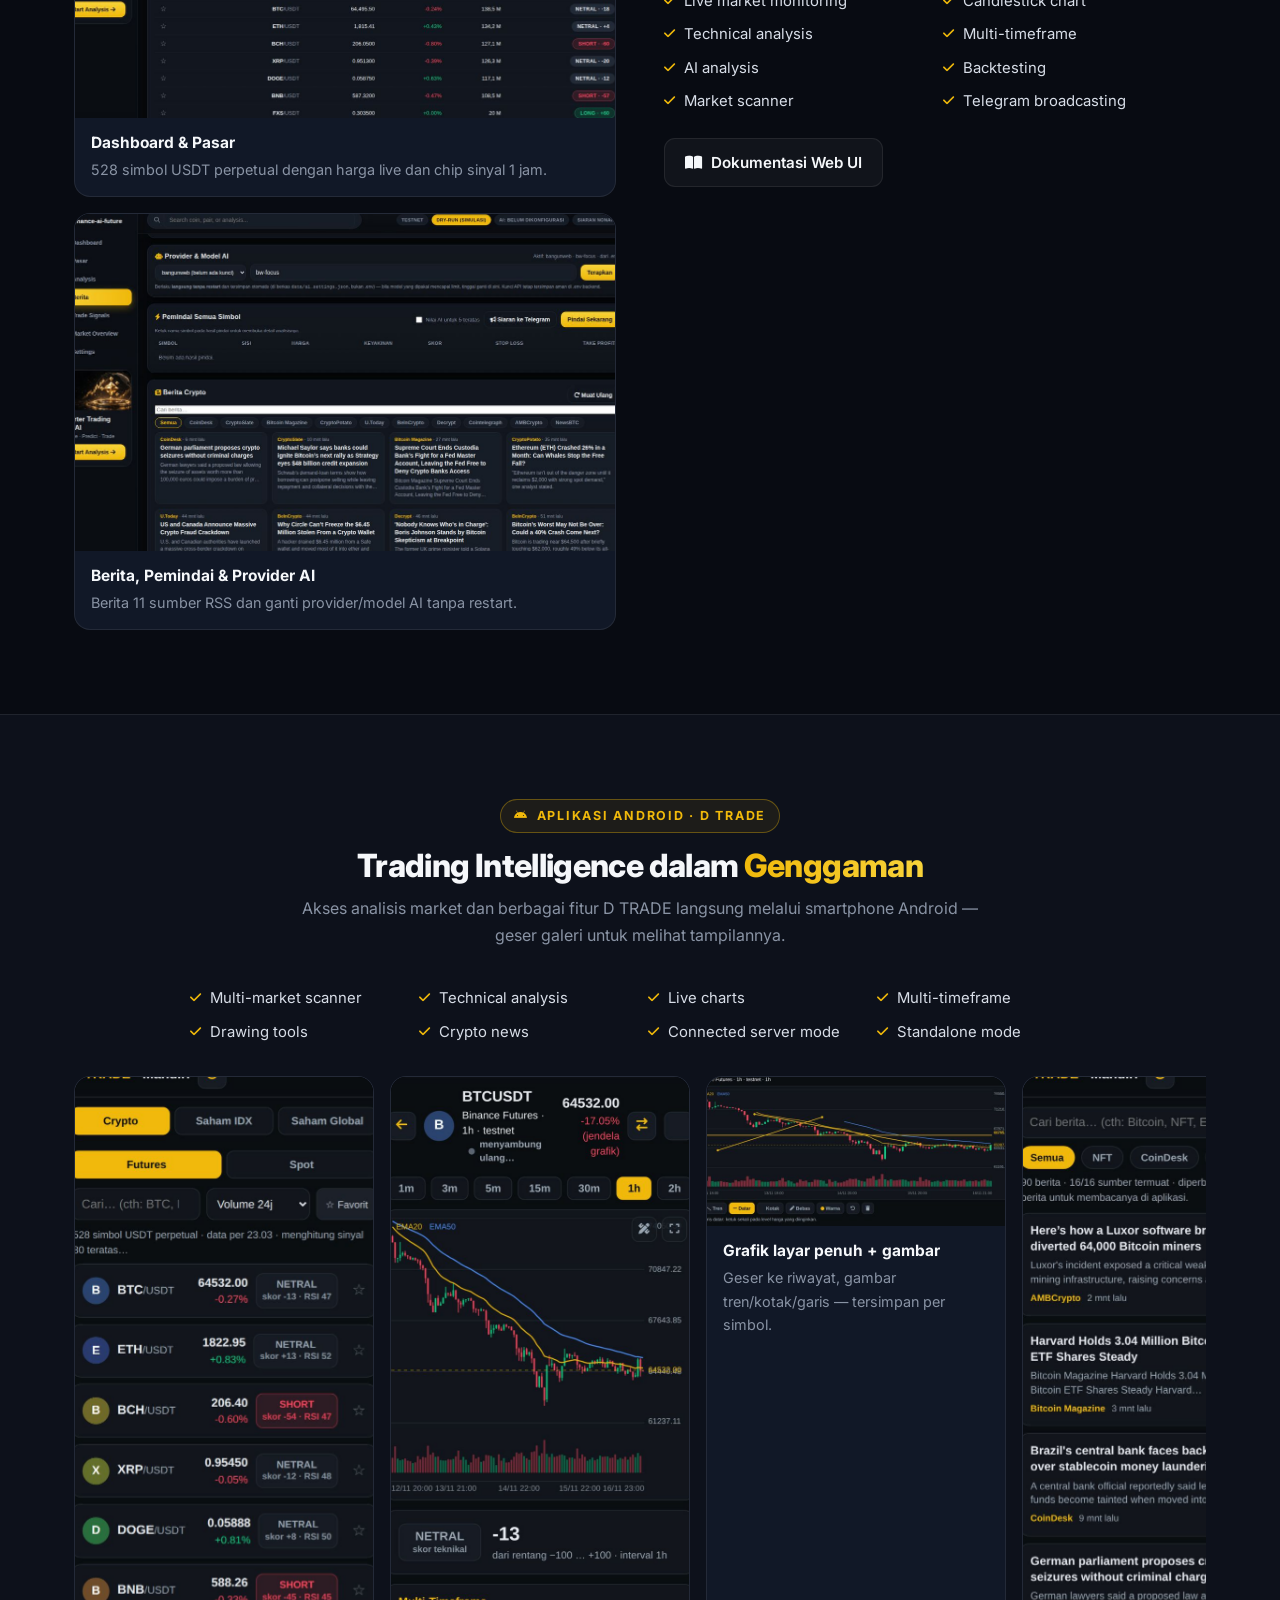
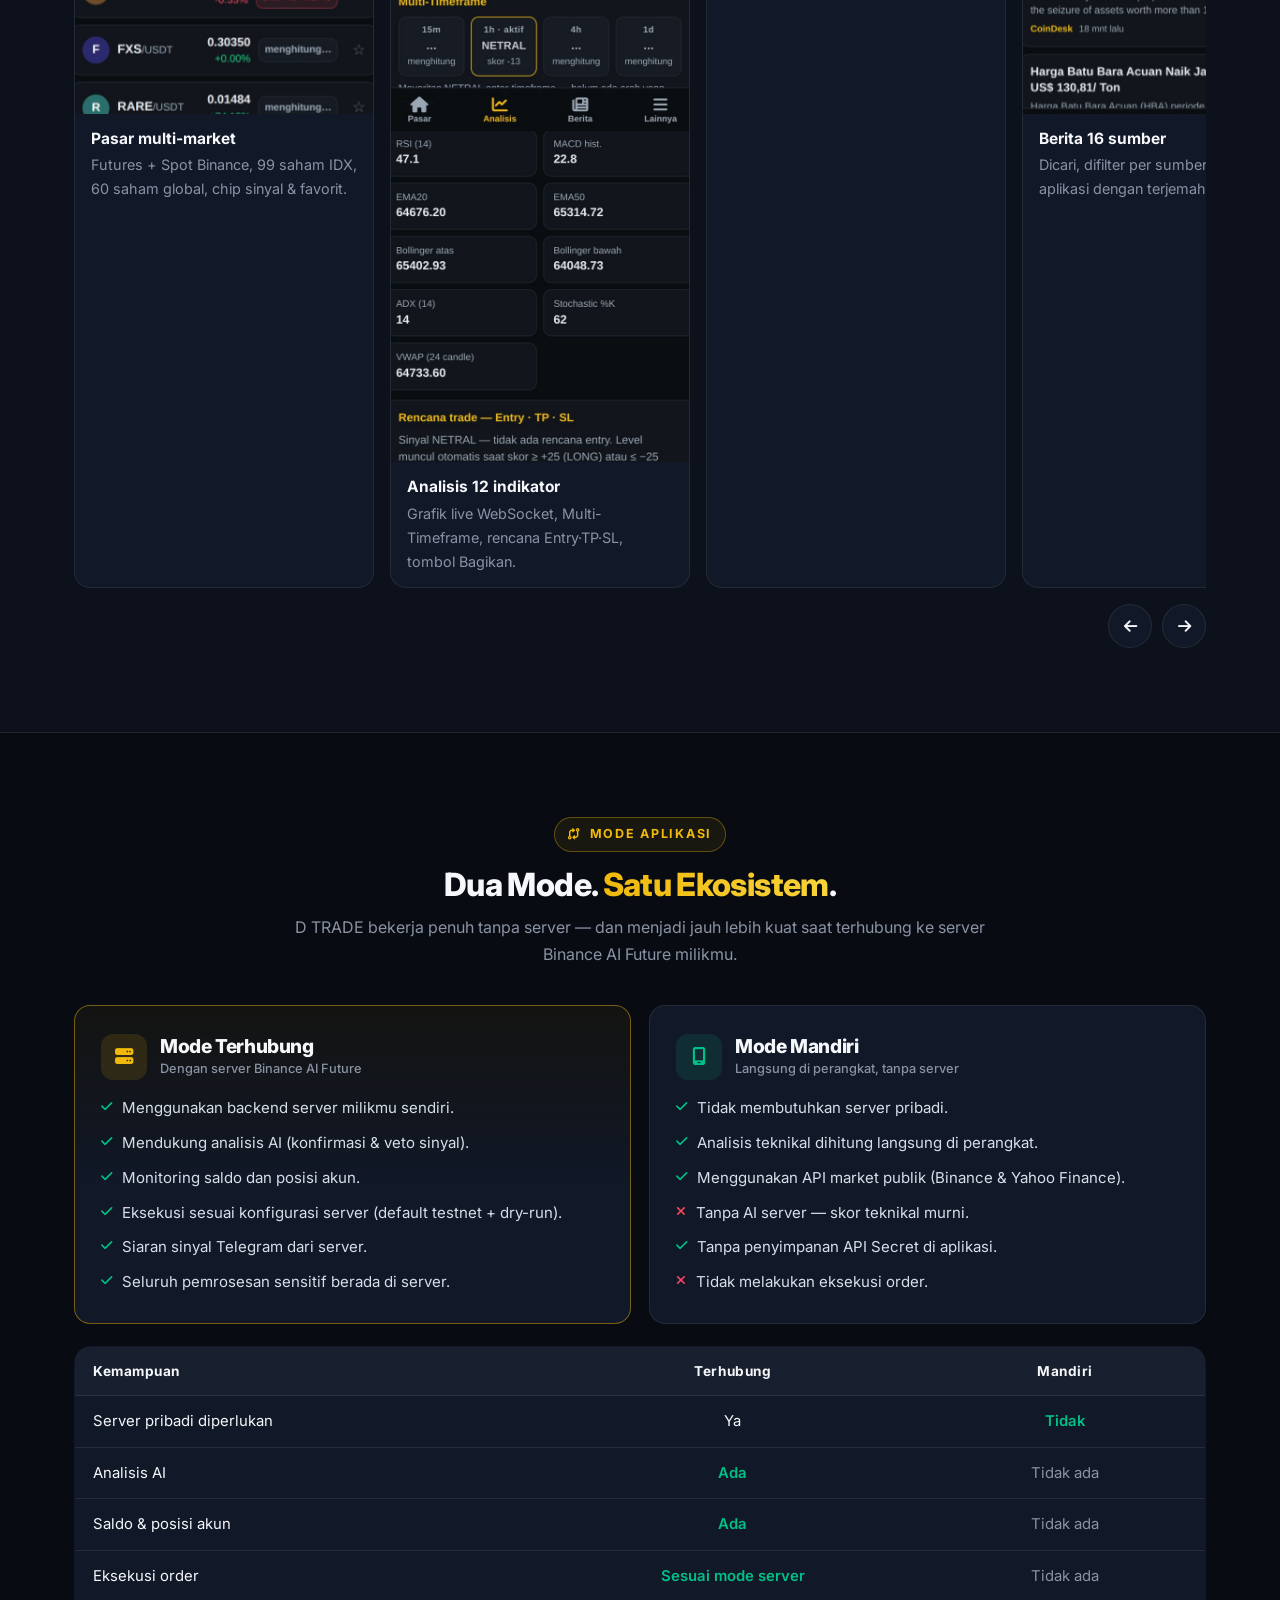
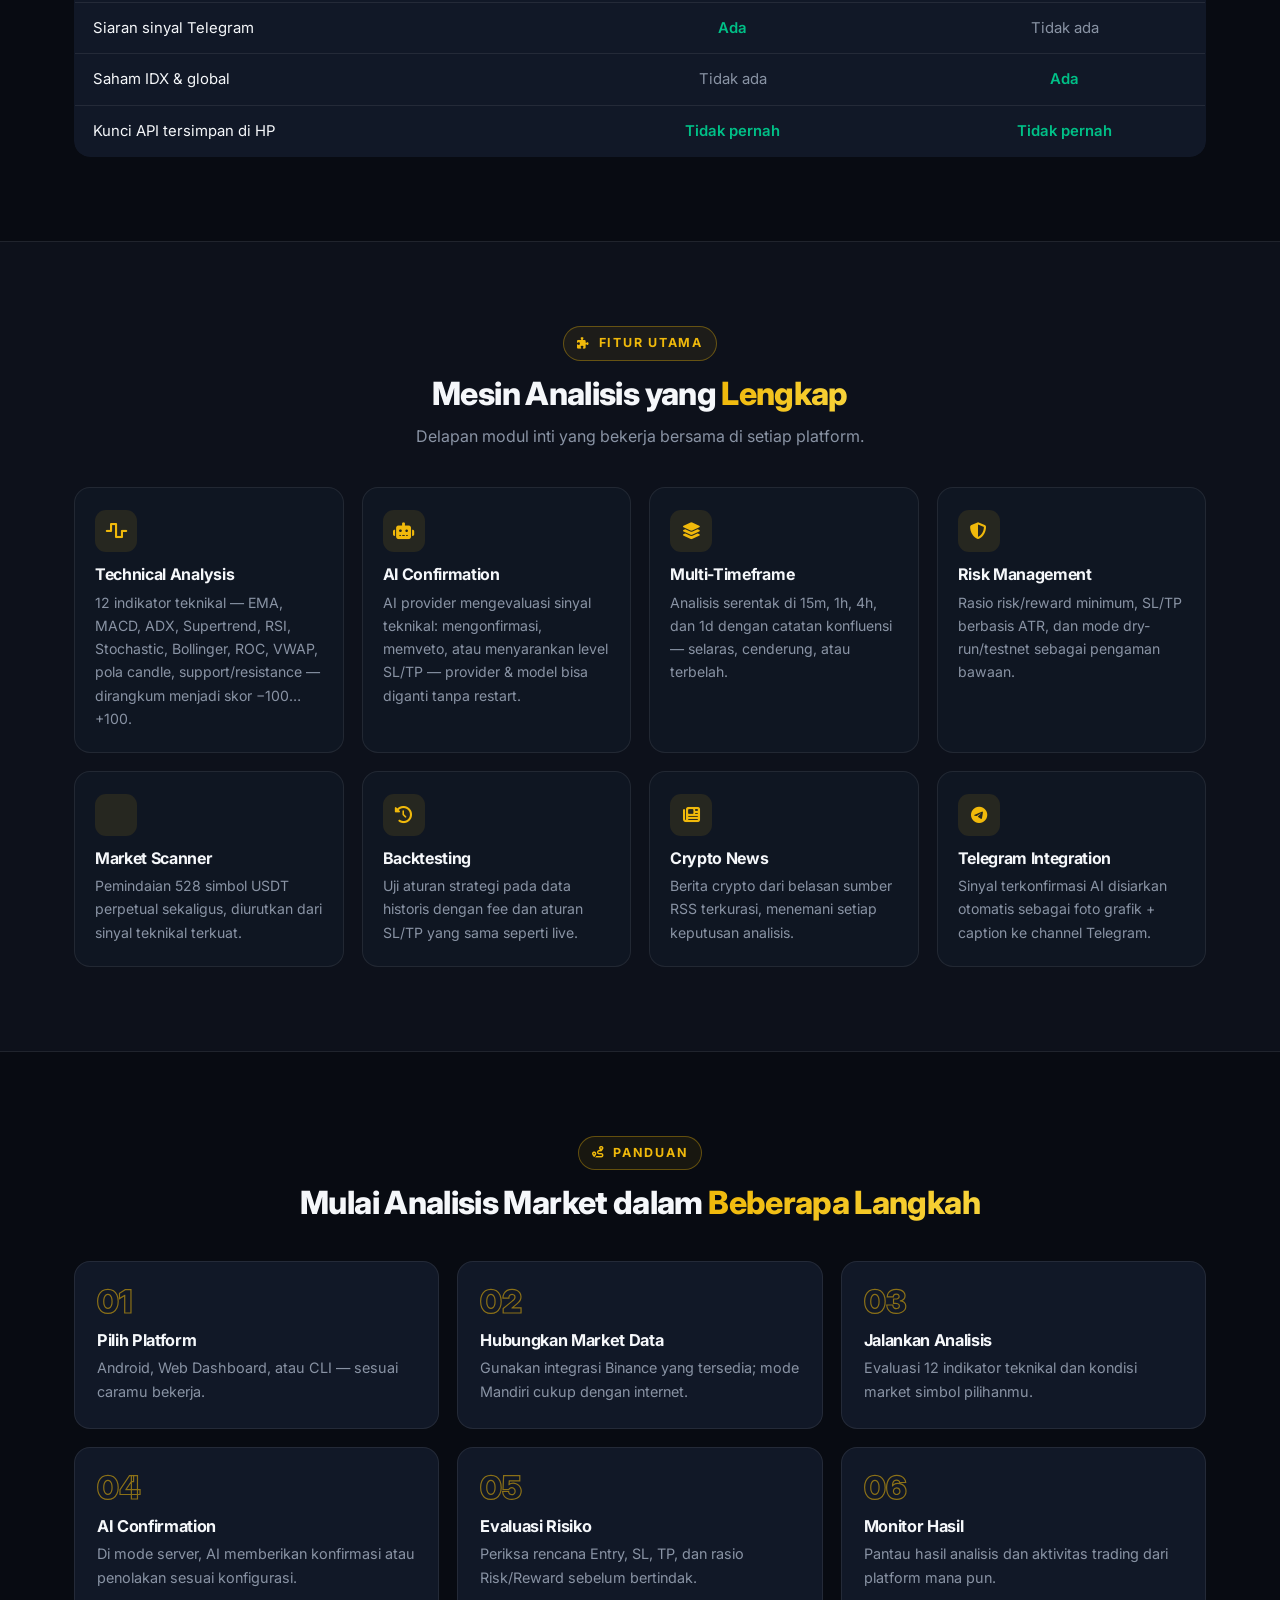
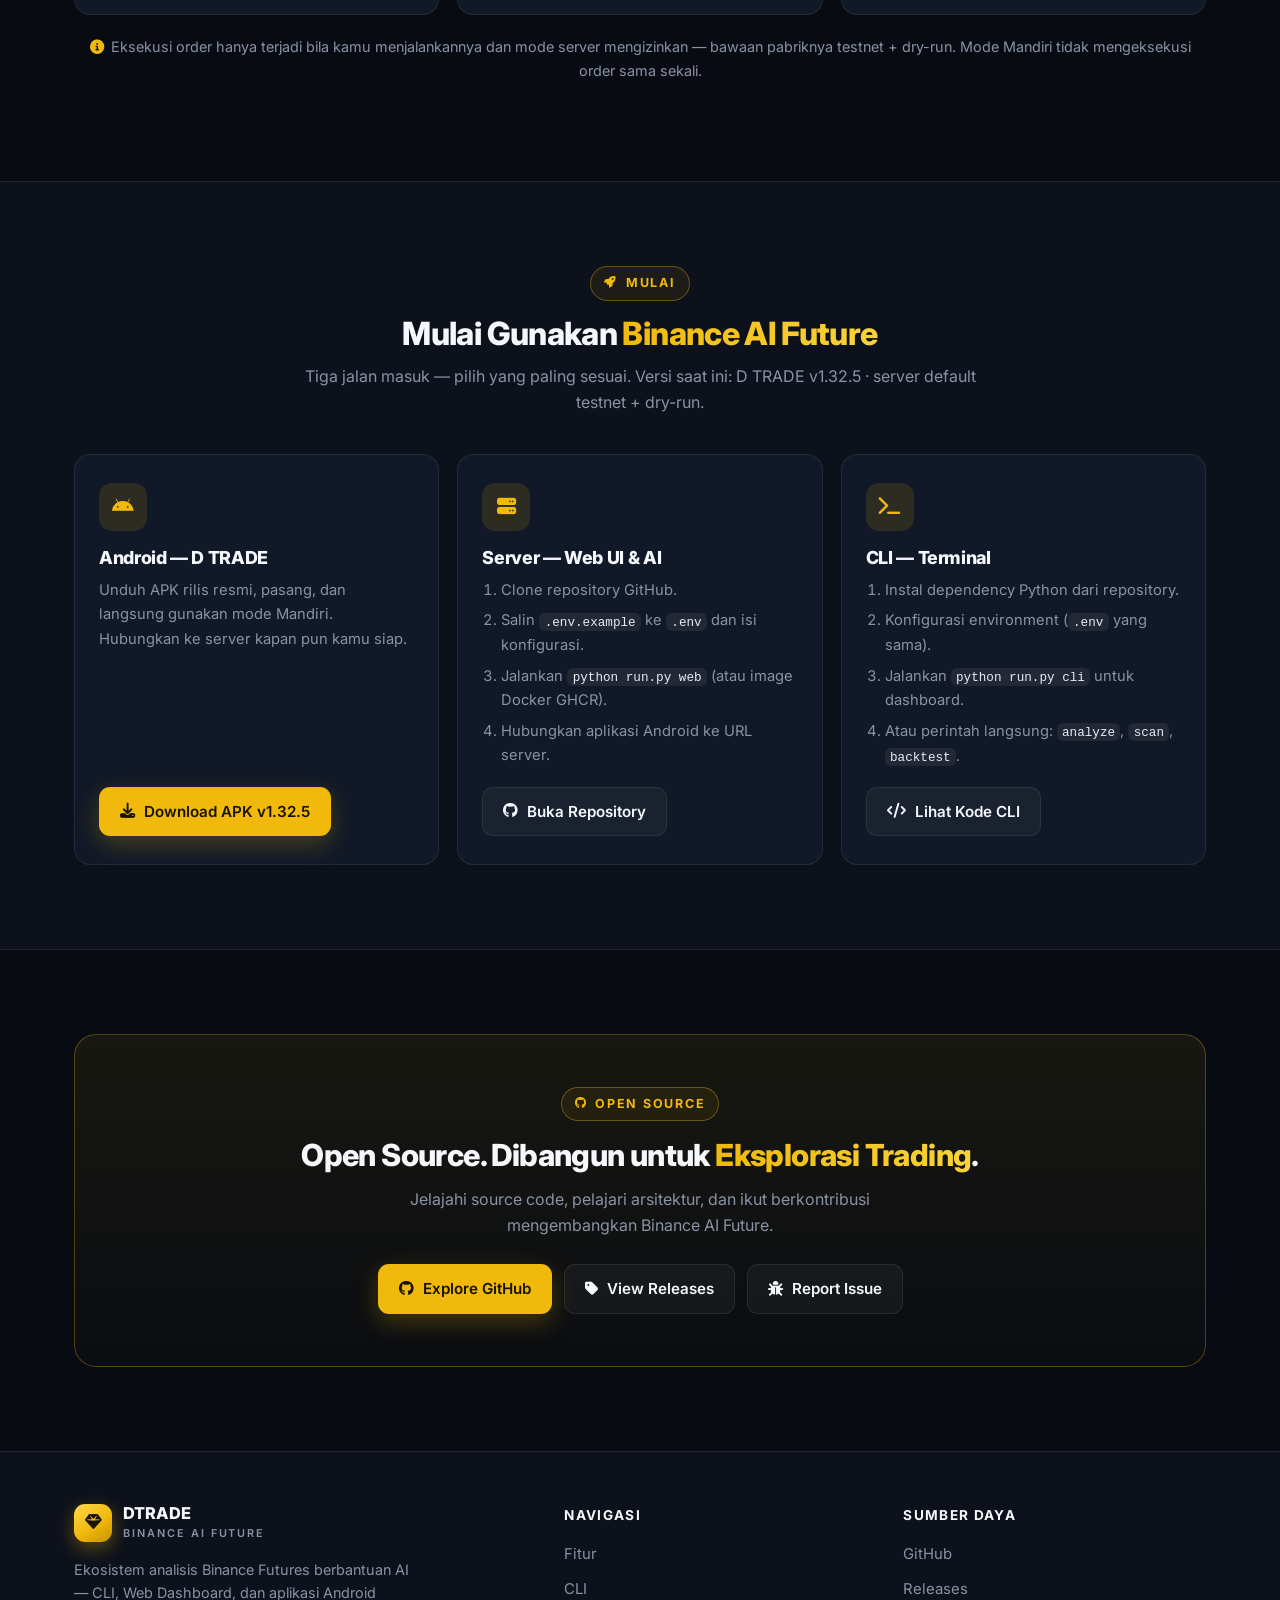
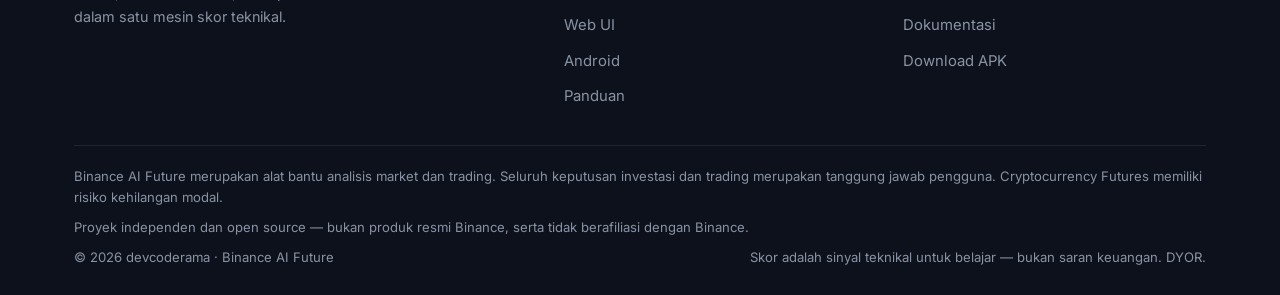
==== commit 8c82c359: "v1.32.5: perbaiki bug gambar layar penuh — kanvas tidak lagi menutupi bilah alat (relayout saat mode" ====
--- a/docs/index.html
+++ b/docs/index.html
@@ -359,7 +359,7 @@
     </nav>
     <div class="top-actions">
       <a class="btn ghost small" href="https://github.com/devcoderama/DTRADE"><i class="fa-brands fa-github"></i>GitHub</a>
-      <a class="btn gold small" href="https://github.com/devcoderama/DTRADE/releases/tag/v1.32.4"><i class="fa-solid fa-download"></i>Download APK</a>
+      <a class="btn gold small" href="https://github.com/devcoderama/DTRADE/releases/tag/v1.32.5"><i class="fa-solid fa-download"></i>Download APK</a>
       <button class="burger" id="burger" aria-label="Buka menu" aria-expanded="false"><i class="fa-solid fa-bars"></i></button>
     </div>
   </div>
@@ -372,7 +372,7 @@
       <a href="#cara-kerja"><i class="fa-solid fa-book-open"></i>Panduan</a>
       <div class="row">
         <a class="btn ghost" href="https://github.com/devcoderama/DTRADE"><i class="fa-brands fa-github"></i>GitHub</a>
-        <a class="btn gold" href="https://github.com/devcoderama/DTRADE/releases/tag/v1.32.4"><i class="fa-solid fa-download"></i>Download APK</a>
+        <a class="btn gold" href="https://github.com/devcoderama/DTRADE/releases/tag/v1.32.5"><i class="fa-solid fa-download"></i>Download APK</a>
       </div>
     </div>
   </div>
@@ -397,11 +397,11 @@
         <li><i class="fa-solid fa-check"></i>Testnet &amp; Dry-Run Support</li>
       </ul>
       <div class="hero-cta">
-        <a class="btn gold" href="https://github.com/devcoderama/DTRADE/releases/tag/v1.32.4"><i class="fa-brands fa-android"></i>Download Android APK</a>
+        <a class="btn gold" href="https://github.com/devcoderama/DTRADE/releases/tag/v1.32.5"><i class="fa-brands fa-android"></i>Download Android APK</a>
         <a class="btn ghost" href="https://github.com/devcoderama/DTRADE"><i class="fa-solid fa-code"></i>Lihat Source Code</a>
       </div>
       <div class="hero-meta">
-        <span class="meta-chip"><i class="fa-solid fa-tag"></i>D TRADE v1.32.4</span>
+        <span class="meta-chip"><i class="fa-solid fa-tag"></i>D TRADE v1.32.5</span>
         <span class="meta-chip"><span class="dot"></span>Default Testnet</span>
         <span class="meta-chip"><span class="dot"></span>Default Dry-Run</span>
         <span class="meta-chip"><i class="fa-solid fa-lock-open"></i>Open Source</span>
@@ -706,14 +706,14 @@
     <div class="sec-head rv">
       <span class="kicker"><i class="fa-solid fa-rocket"></i>Mulai</span>
       <h2>Mulai Gunakan <span class="gold">Binance AI Future</span></h2>
-      <p>Tiga jalan masuk — pilih yang paling sesuai. Versi saat ini: D TRADE v1.32.4 · server default testnet + dry-run.</p>
+      <p>Tiga jalan masuk — pilih yang paling sesuai. Versi saat ini: D TRADE v1.32.5 · server default testnet + dry-run.</p>
     </div>
     <div class="start3">
       <article class="scard rv">
         <span class="ic"><i class="fa-brands fa-android"></i></span>
         <h3>Android — D TRADE</h3>
         <p>Unduh APK rilis resmi, pasang, dan langsung gunakan mode Mandiri. Hubungkan ke server kapan pun kamu siap.</p>
-        <a class="btn gold" href="https://github.com/devcoderama/DTRADE/releases/tag/v1.32.4"><i class="fa-solid fa-download"></i>Download APK v1.32.4</a>
+        <a class="btn gold" href="https://github.com/devcoderama/DTRADE/releases/tag/v1.32.5"><i class="fa-solid fa-download"></i>Download APK v1.32.5</a>
       </article>
       <article class="scard rv">
         <span class="ic"><i class="fa-solid fa-server"></i></span>
@@ -785,7 +785,7 @@
           <li><a href="https://github.com/devcoderama/DTRADE">GitHub</a></li>
           <li><a href="https://github.com/devcoderama/DTRADE/releases">Releases</a></li>
           <li><a href="https://github.com/devcoderama/DTRADE">Dokumentasi</a></li>
-          <li><a href="https://github.com/devcoderama/DTRADE/releases/tag/v1.32.4">Download APK</a></li>
+          <li><a href="https://github.com/devcoderama/DTRADE/releases/tag/v1.32.5">Download APK</a></li>
         </ul>
       </div>
     </div>
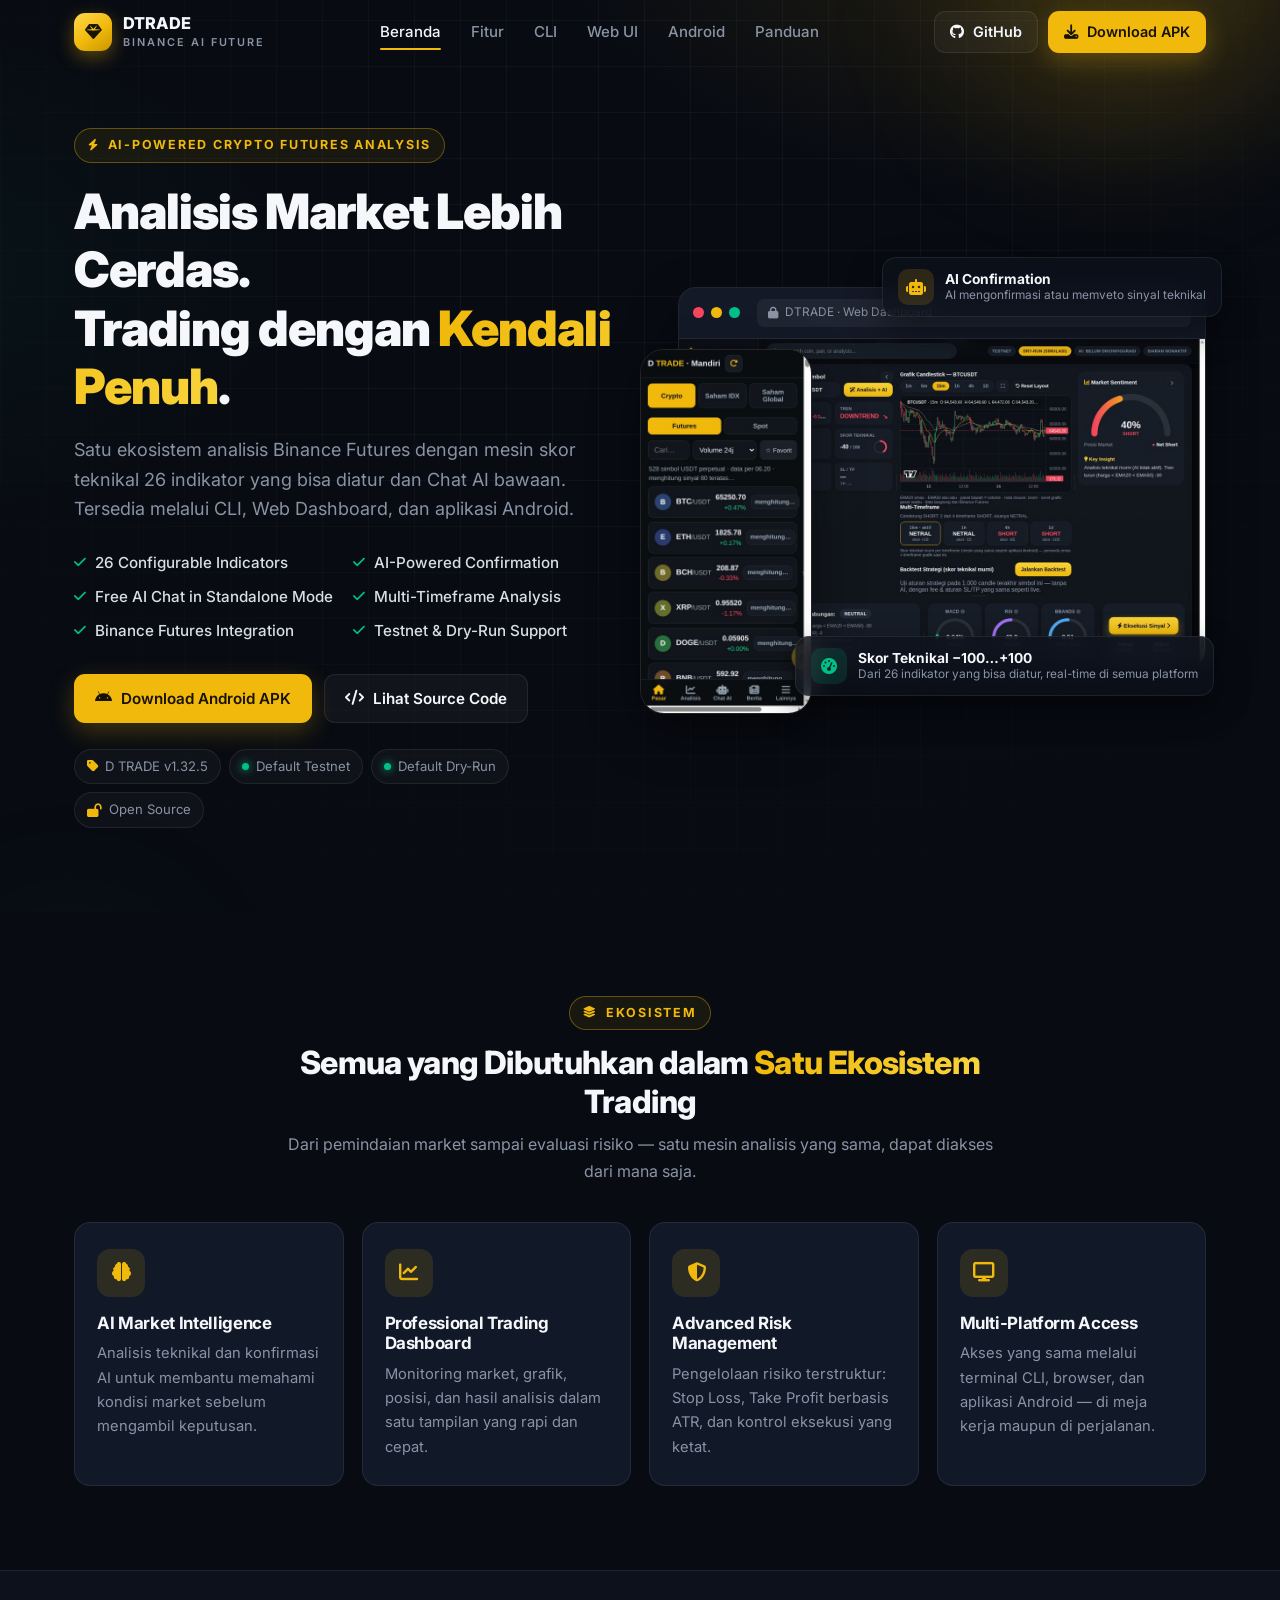
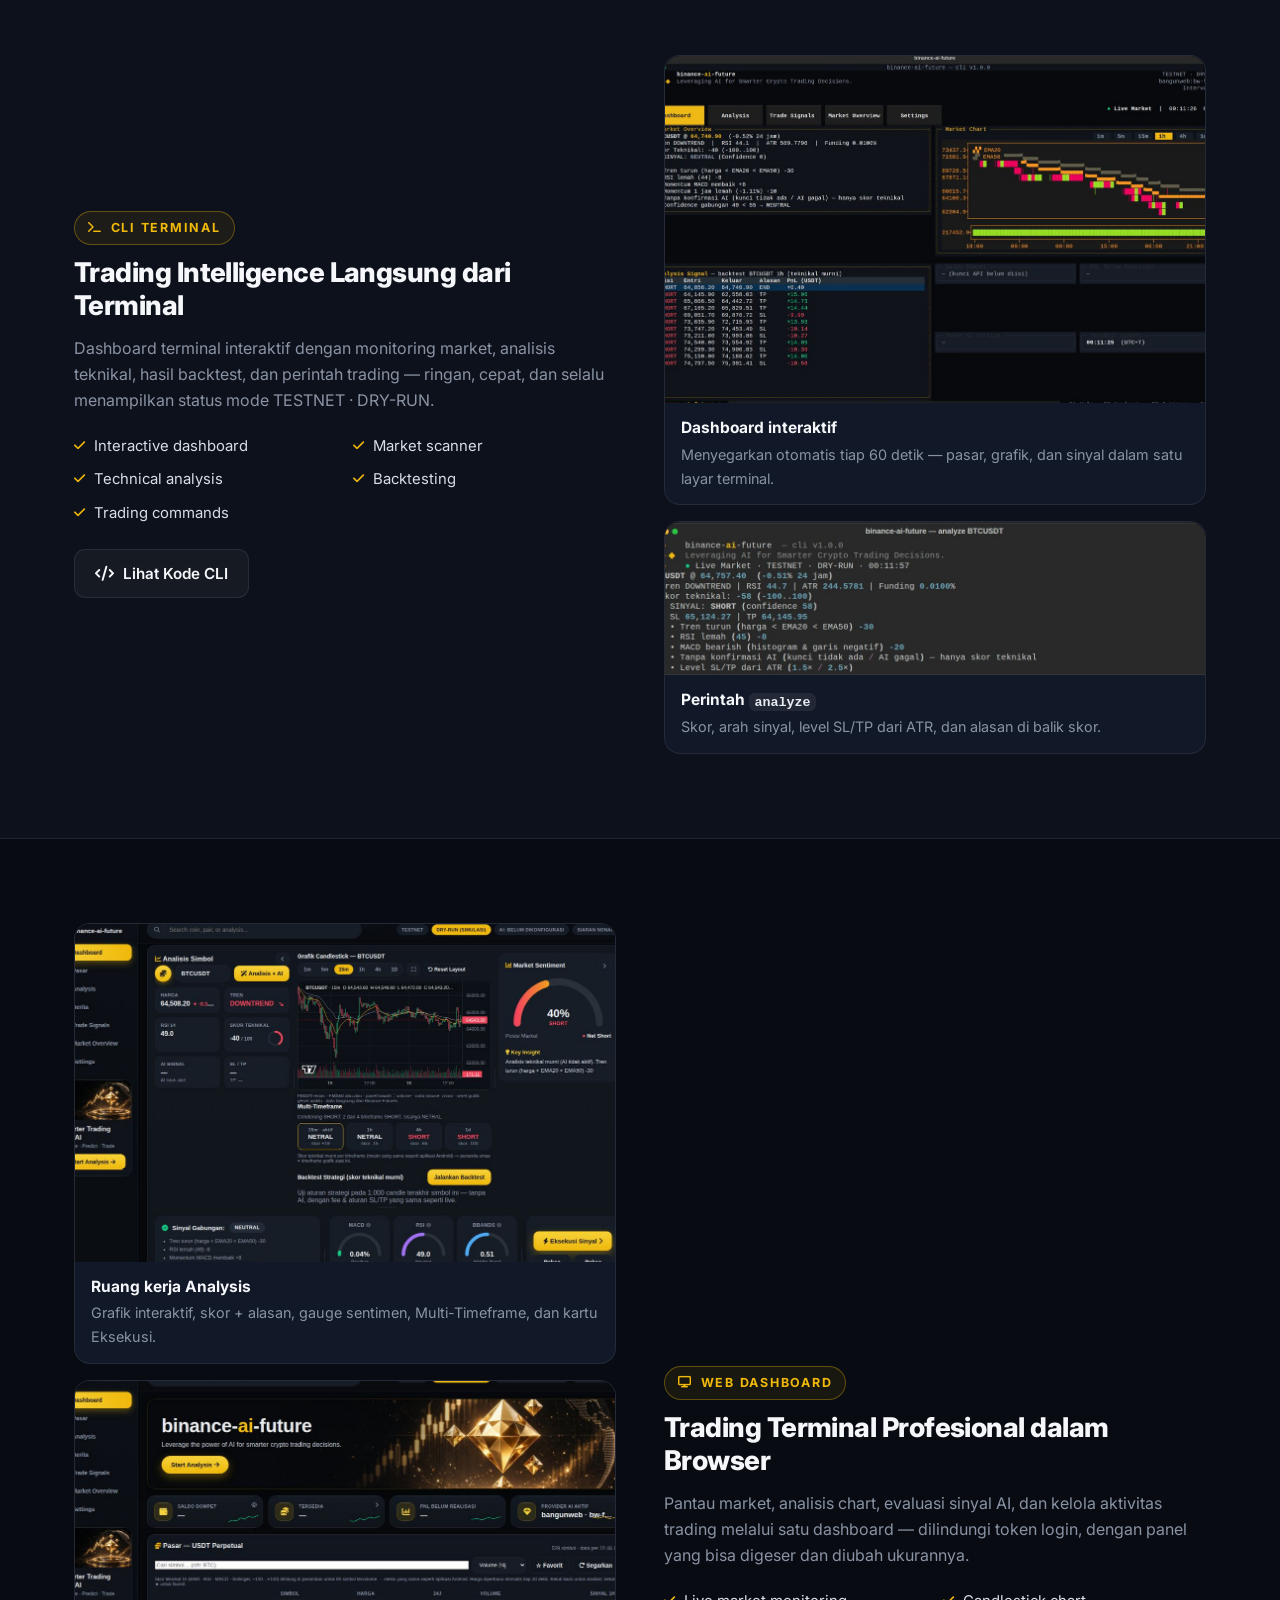
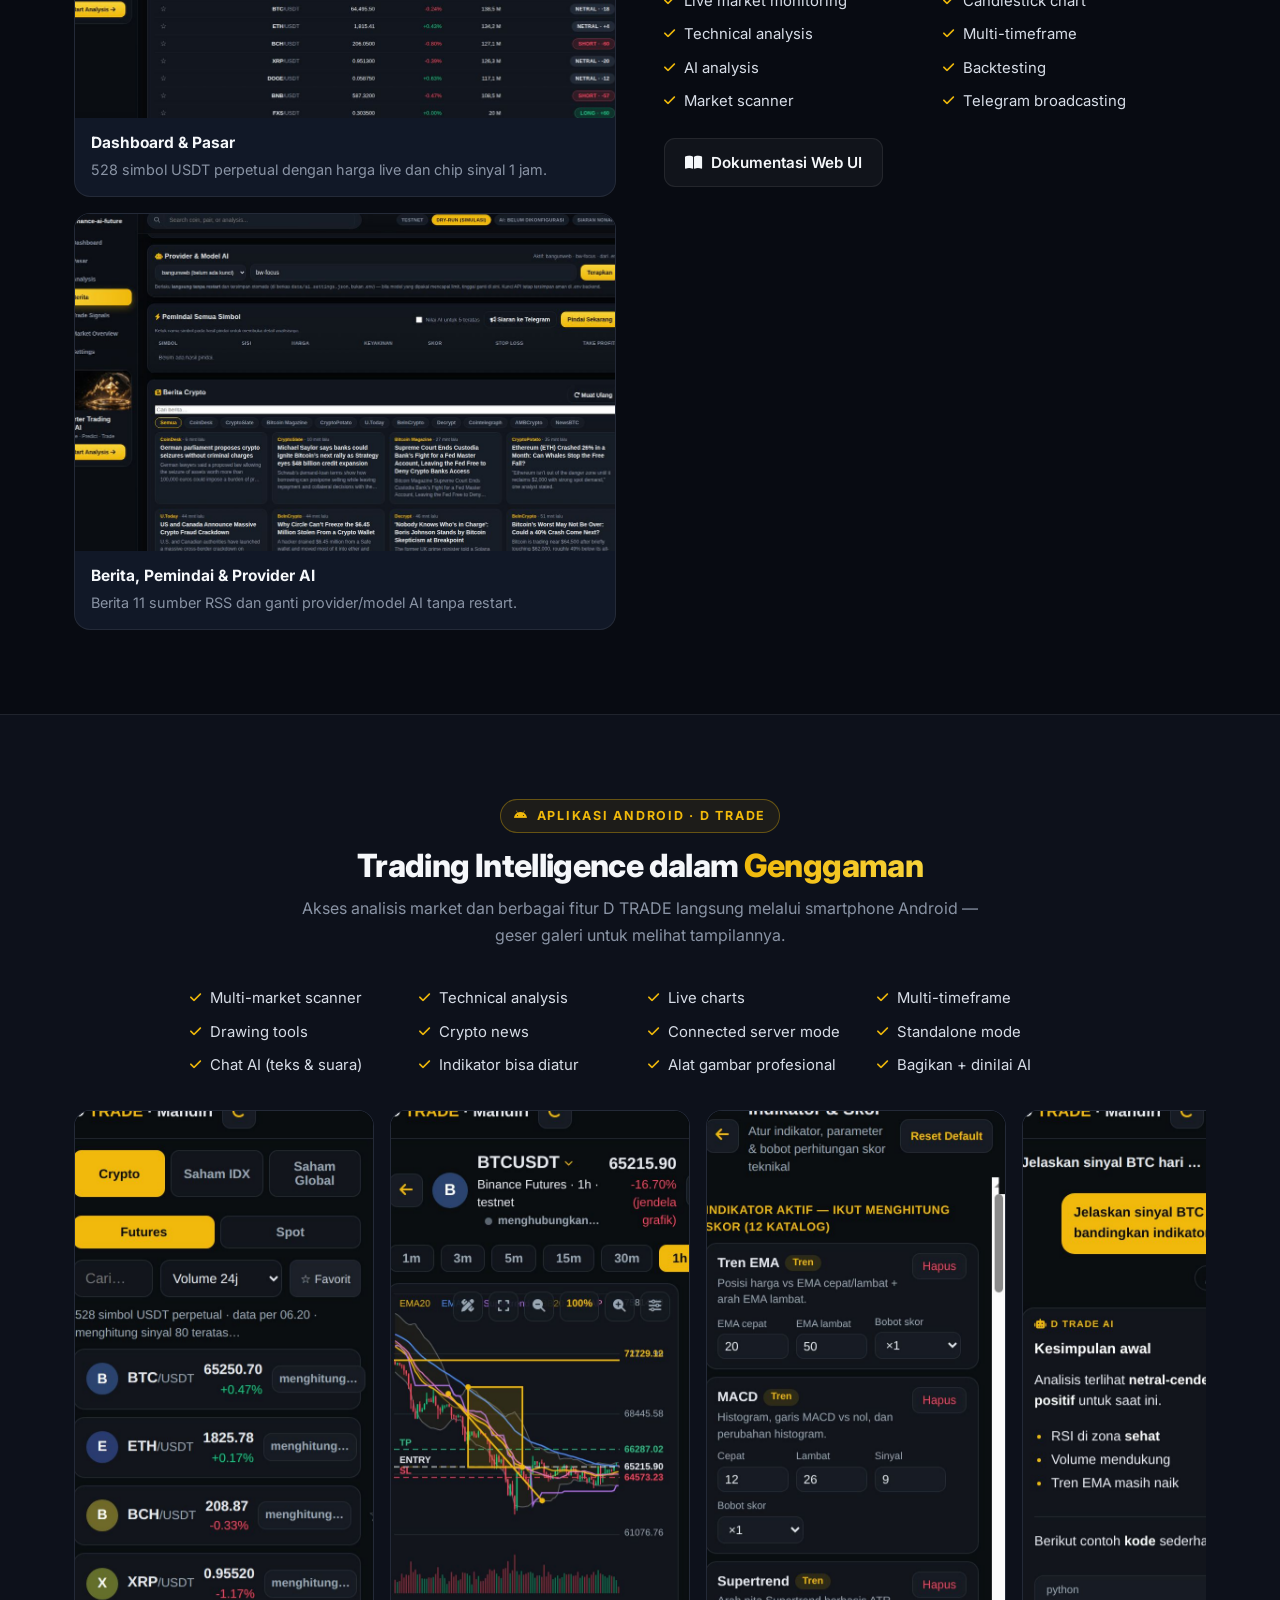
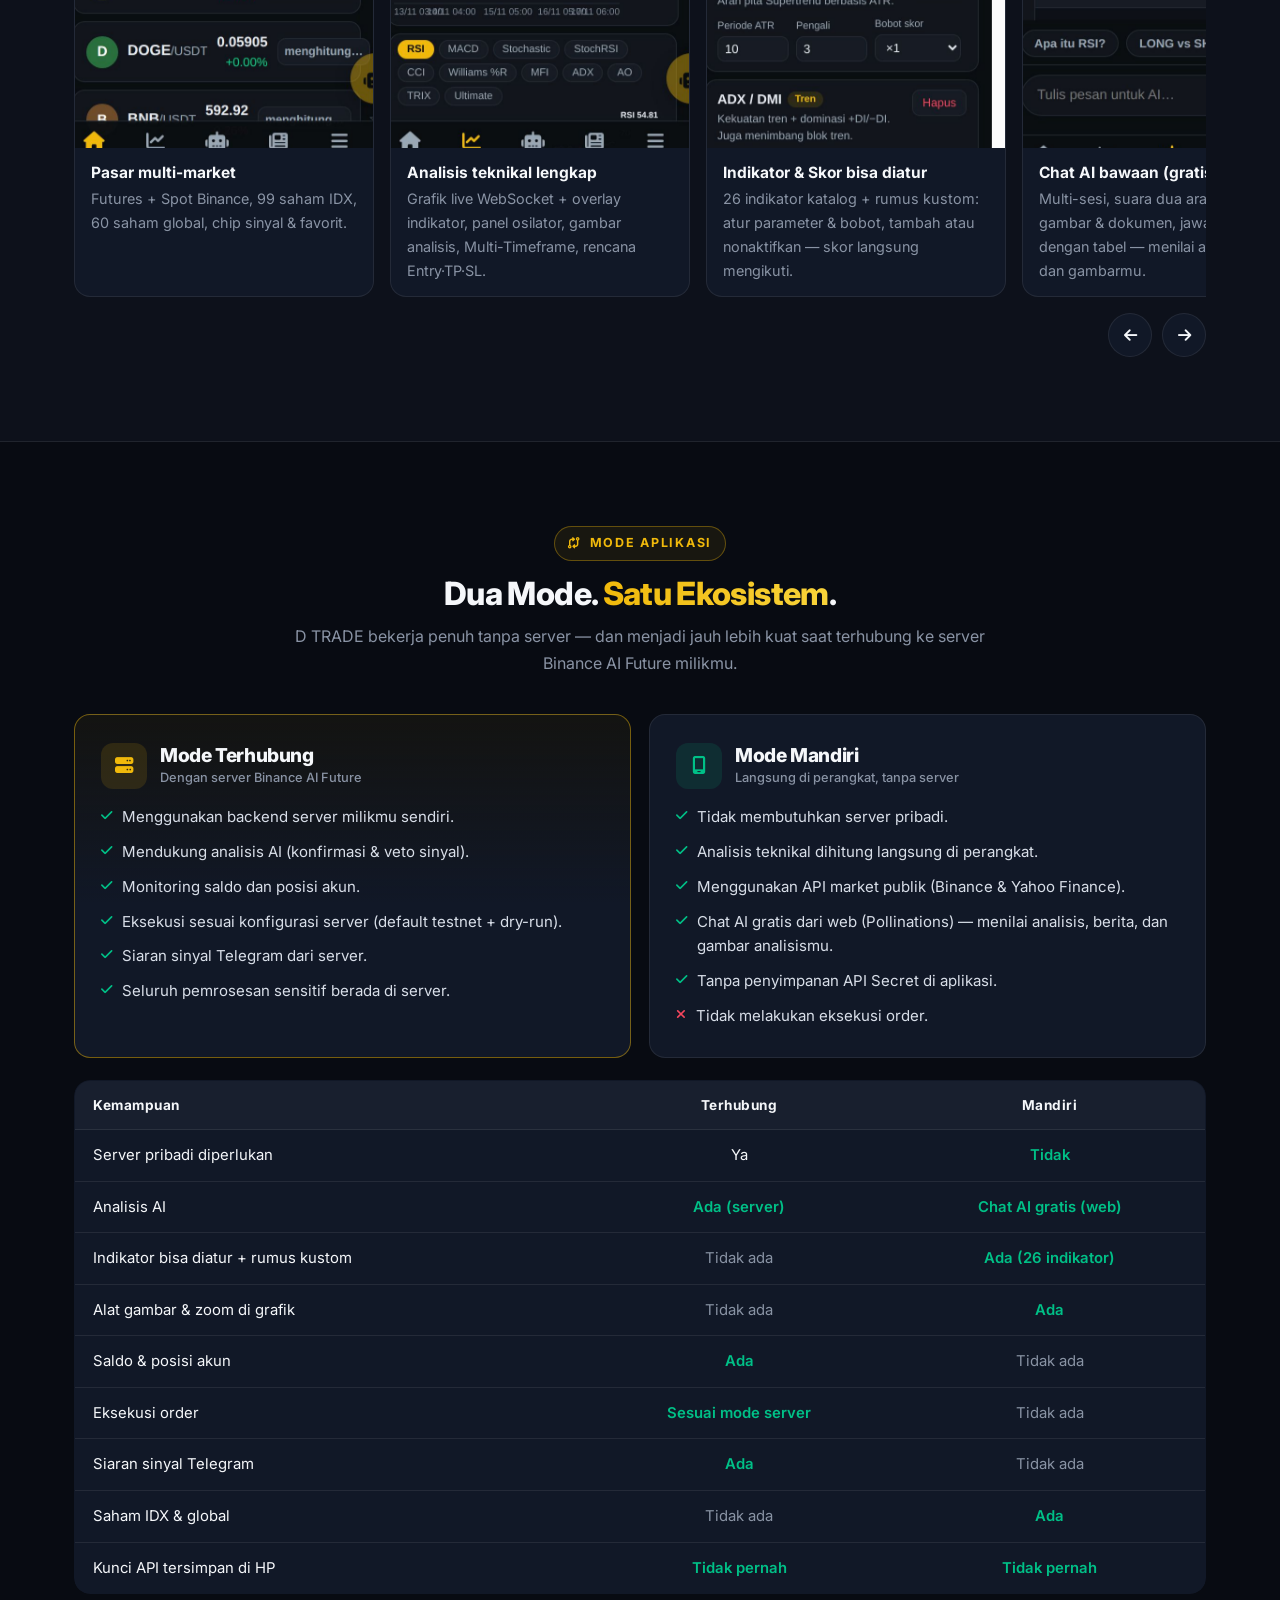
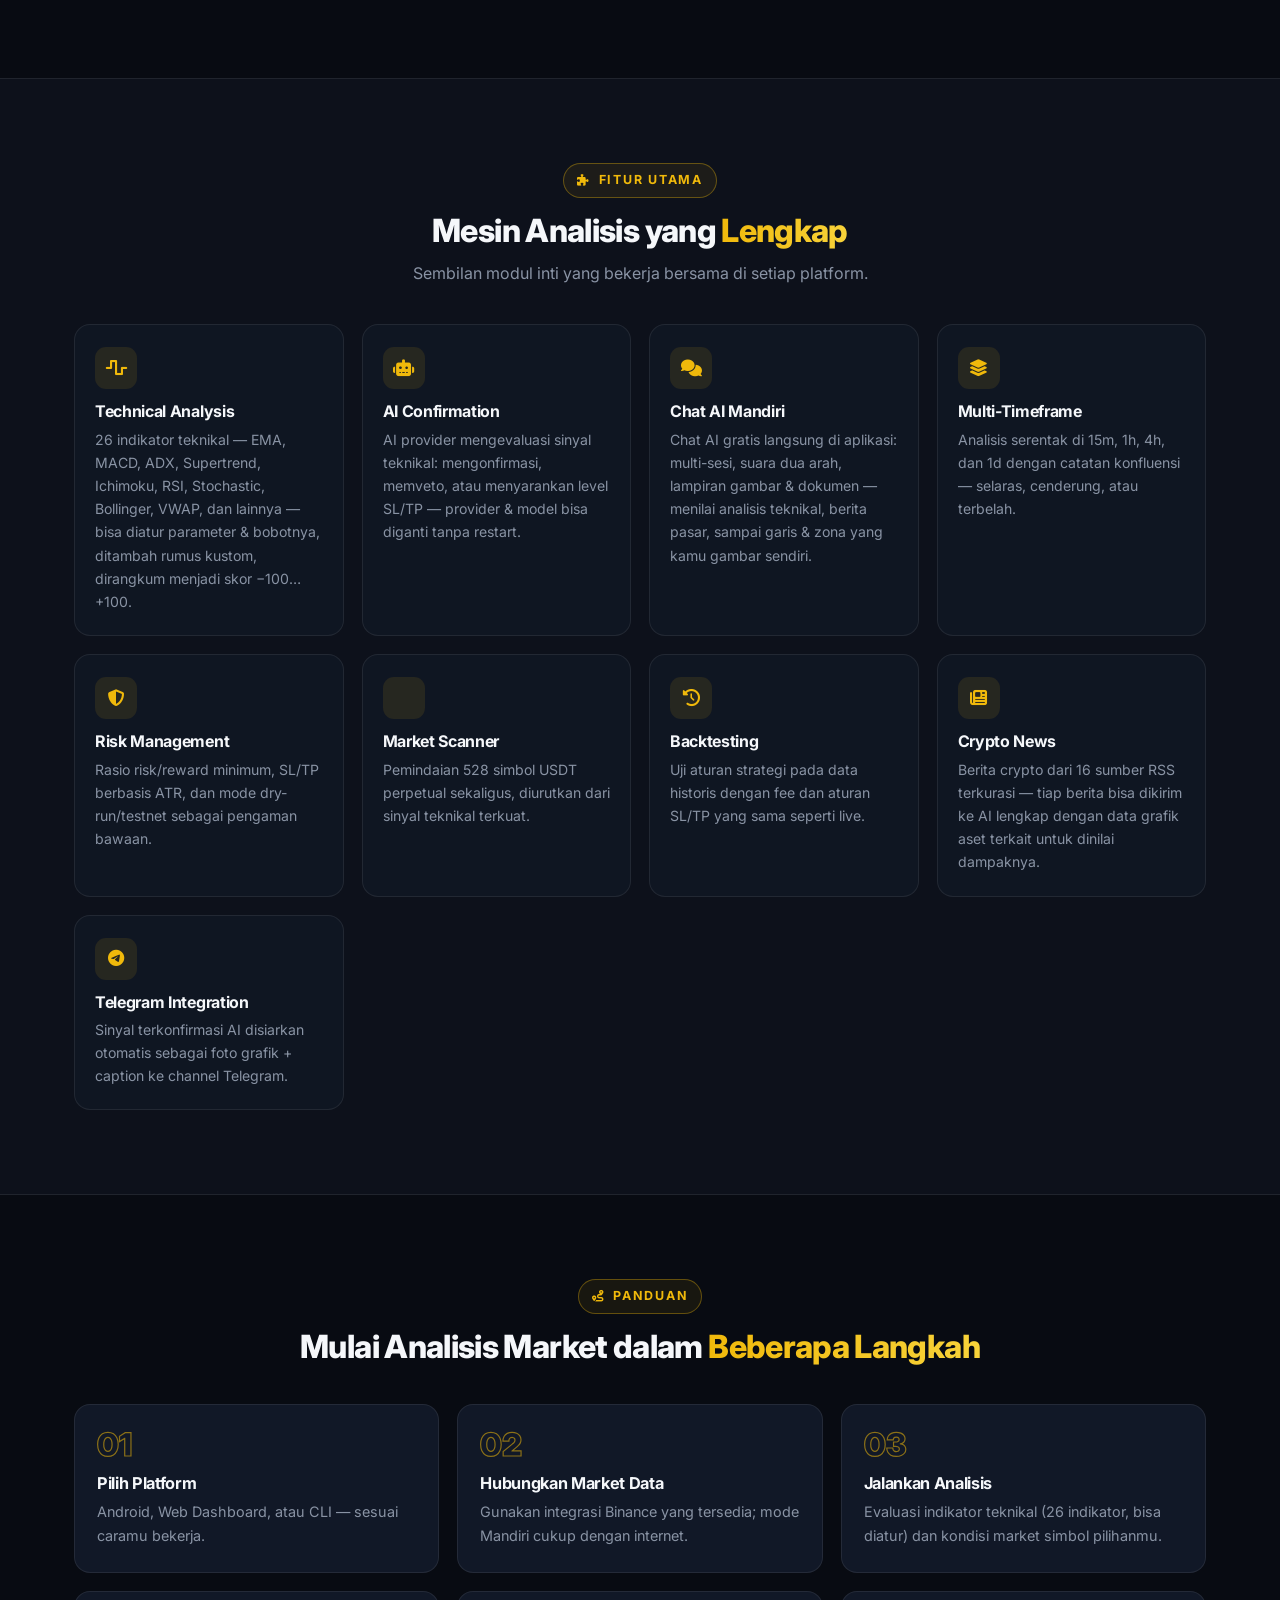
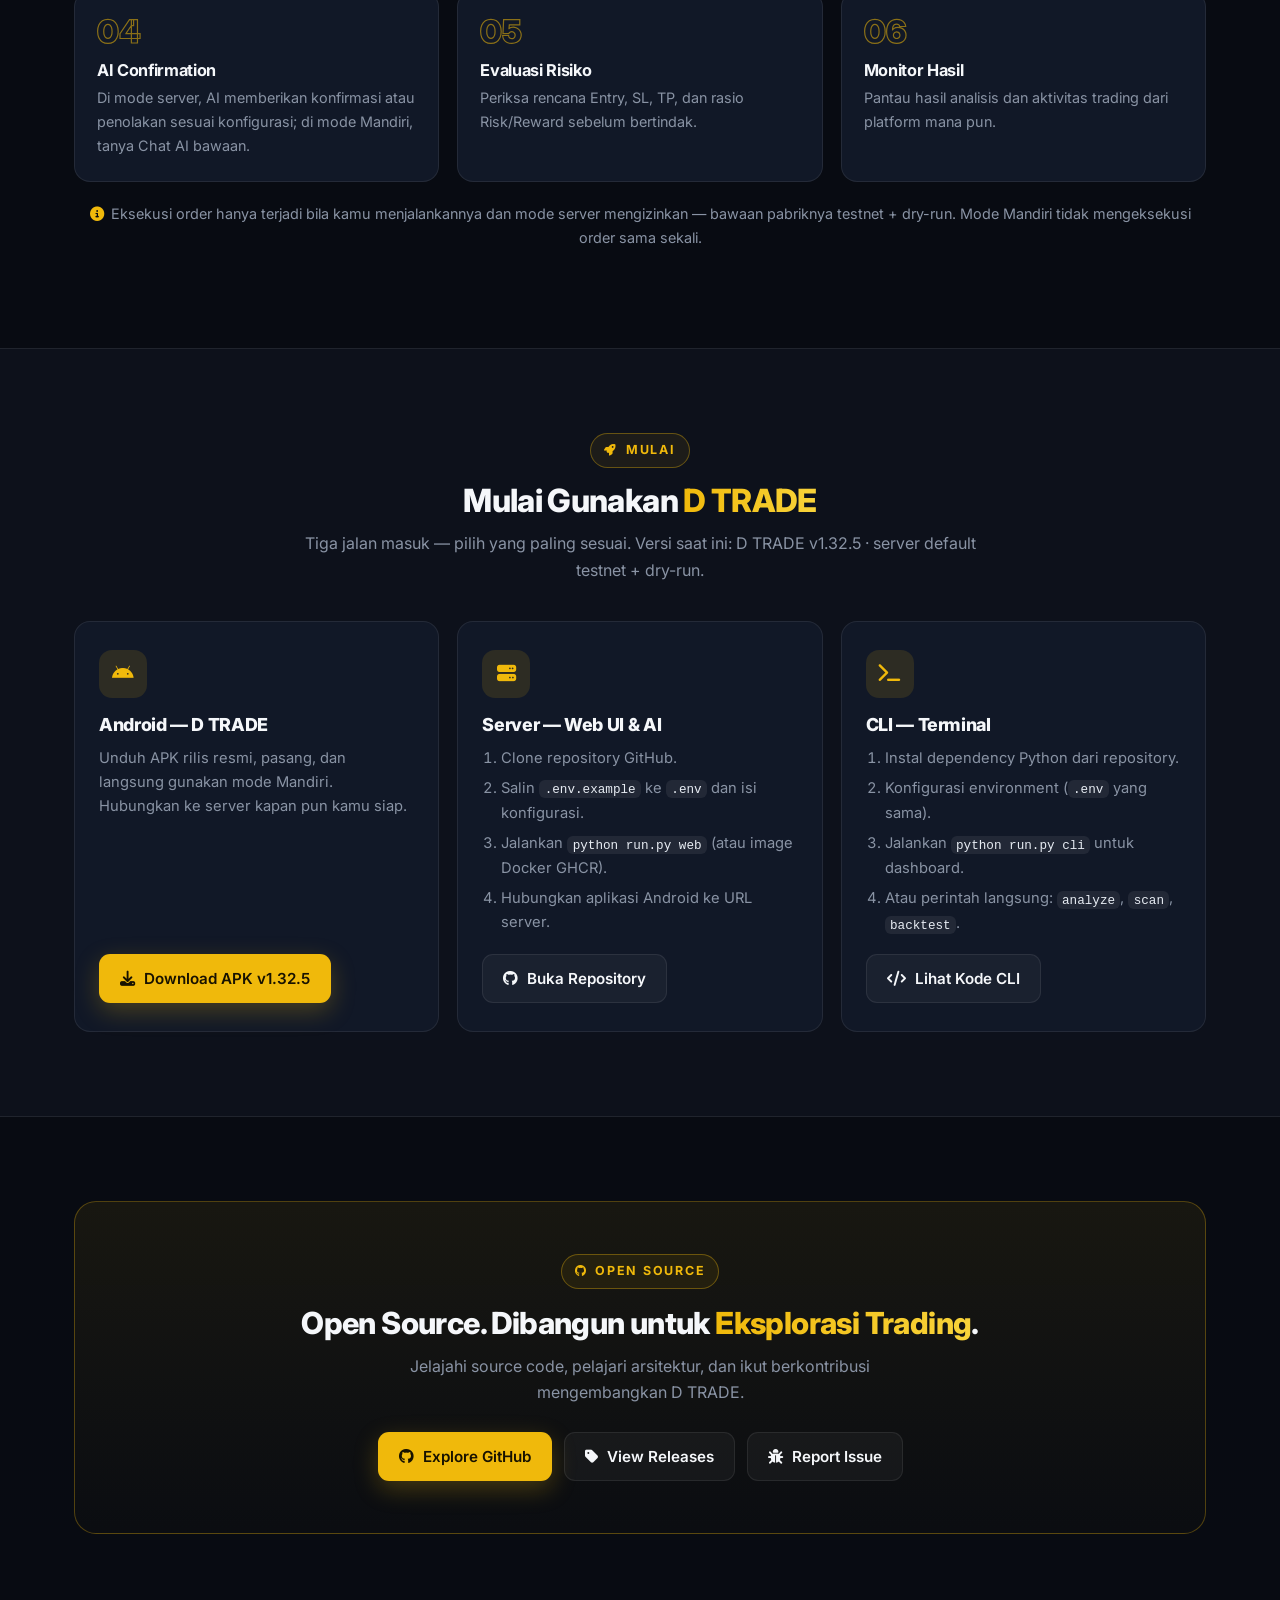
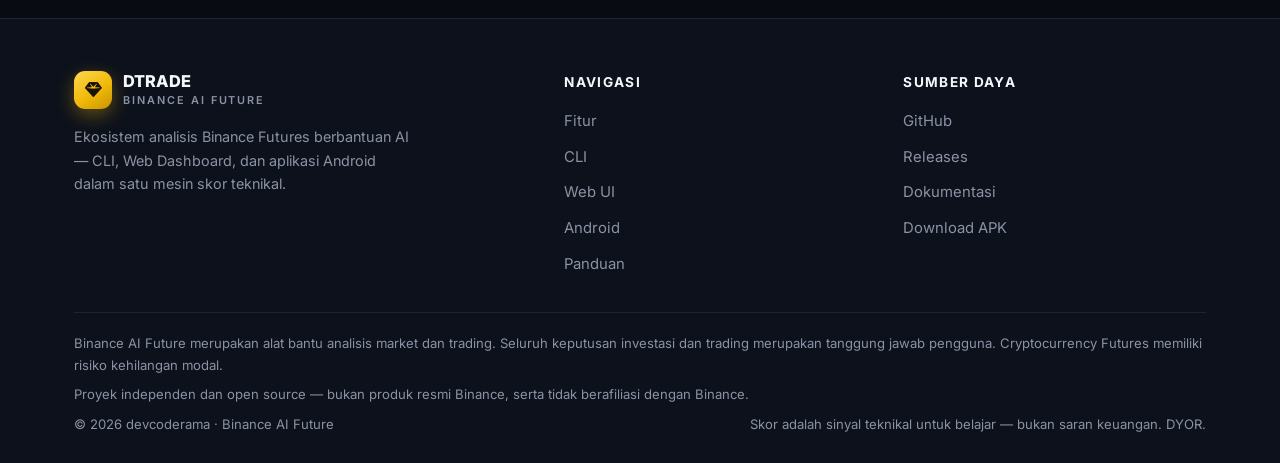
==== commit ced9e75d: "docs: selaraskan dokumentasi Pages dengan fitur Android v1.32.5 (Chat AI, 26 indikator bisa diatur, " ====
--- a/docs/index.html
+++ b/docs/index.html
@@ -387,11 +387,13 @@
     <div class="hero-copy">
       <span class="kicker"><i class="fa-solid fa-bolt"></i>AI-Powered Crypto Futures Analysis</span>
       <h1>Analisis Market Lebih Cerdas.<br>Trading dengan <span class="gold">Kendali Penuh</span>.</h1>
-      <p class="sub">Satu ekosistem analisis Binance Futures dengan 12 indikator teknikal yang
-        dikonfirmasi AI. Tersedia melalui CLI, Web Dashboard, dan aplikasi Android.</p>
+      <p class="sub">Satu ekosistem analisis Binance Futures dengan mesin skor teknikal
+        26 indikator yang bisa diatur dan Chat AI bawaan. Tersedia melalui CLI,
+        Web Dashboard, dan aplikasi Android.</p>
       <ul class="hl">
-        <li><i class="fa-solid fa-check"></i>12 Technical Indicators</li>
+        <li><i class="fa-solid fa-check"></i>26 Configurable Indicators</li>
         <li><i class="fa-solid fa-check"></i>AI-Powered Confirmation</li>
+        <li><i class="fa-solid fa-check"></i>Free AI Chat in Standalone Mode</li>
         <li><i class="fa-solid fa-check"></i>Multi-Timeframe Analysis</li>
         <li><i class="fa-solid fa-check"></i>Binance Futures Integration</li>
         <li><i class="fa-solid fa-check"></i>Testnet &amp; Dry-Run Support</li>
@@ -426,7 +428,7 @@
       </div>
       <div class="glass-chip green chip-score">
         <span class="ic"><i class="fa-solid fa-gauge-high"></i></span>
-        <span><b>Skor Teknikal −100…+100</b><small>Dari 12 indikator, real-time di semua platform</small></span>
+        <span><b>Skor Teknikal −100…+100</b><small>Dari 26 indikator yang bisa diatur, real-time di semua platform</small></span>
       </div>
     </div>
   </div>
@@ -557,6 +559,10 @@
       <li><i class="fa-solid fa-check"></i>Crypto news</li>
       <li><i class="fa-solid fa-check"></i>Connected server mode</li>
       <li><i class="fa-solid fa-check"></i>Standalone mode</li>
+      <li><i class="fa-solid fa-check"></i>Chat AI (teks &amp; suara)</li>
+      <li><i class="fa-solid fa-check"></i>Indikator bisa diatur</li>
+      <li><i class="fa-solid fa-check"></i>Alat gambar profesional</li>
+      <li><i class="fa-solid fa-check"></i>Bagikan + dinilai AI</li>
     </ul>
     <div class="car rv">
       <div class="car-track" id="carTrack">
@@ -565,20 +571,32 @@
           <figcaption><b>Pasar multi-market</b>Futures + Spot Binance, 99 saham IDX, 60 saham global, chip sinyal &amp; favorit.</figcaption>
         </figure>
         <figure class="shot">
-          <div class="pf"><img src="img/app-analisis.jpg" alt="Analisis teknikal D TRADE: grafik live, skor 12 indikator, dan rencana Entry TP SL" loading="lazy"></div>
-          <figcaption><b>Analisis 12 indikator</b>Grafik live WebSocket, Multi-Timeframe, rencana Entry·TP·SL, tombol Bagikan.</figcaption>
+          <div class="pf"><img src="img/app-analisis.jpg" alt="Analisis teknikal D TRADE: grafik live dengan overlay indikator, panel osilator, gambar analisis, dan rencana Entry TP SL" loading="lazy"></div>
+          <figcaption><b>Analisis teknikal lengkap</b>Grafik live WebSocket + overlay indikator, panel osilator, gambar analisis, Multi-Timeframe, rencana Entry·TP·SL.</figcaption>
         </figure>
         <figure class="shot">
-          <div class="pf"><img src="img/app-chart-fs.jpg" alt="Grafik layar penuh D TRADE dengan alat gambar ala TradingView" loading="lazy"></div>
-          <figcaption><b>Grafik layar penuh + gambar</b>Geser ke riwayat, gambar tren/kotak/garis — tersimpan per simbol.</figcaption>
+          <div class="pf"><img src="img/app-indikator.jpg" alt="Panel Indikator dan Skor D TRADE: atur indikator aktif, parameter, dan bobot skor" loading="lazy"></div>
+          <figcaption><b>Indikator &amp; Skor bisa diatur</b>26 indikator katalog + rumus kustom: atur parameter &amp; bobot, tambah atau nonaktifkan — skor langsung mengikuti.</figcaption>
         </figure>
         <figure class="shot">
-          <div class="pf"><img src="img/app-berita.jpg" alt="Berita crypto dari 16 sumber RSS di aplikasi D TRADE" loading="lazy"></div>
-          <figcaption><b>Berita 16 sumber</b>Dicari, difilter per sumber, dibaca di aplikasi dengan terjemahan otomatis.</figcaption>
+          <div class="pf"><img src="img/app-chat.jpg" alt="Chat AI D TRADE mode Mandiri: percakapan multi-sesi dengan jawaban markdown, tabel, dan blok kode" loading="lazy"></div>
+          <figcaption><b>Chat AI bawaan (gratis)</b>Multi-sesi, suara dua arah, lampiran gambar &amp; dokumen, jawaban rapi dengan tabel — menilai analisis, berita, dan gambarmu.</figcaption>
         </figure>
         <figure class="shot">
-          <div class="pf"><img src="img/app-lainnya.jpg" alt="Tab Lainnya D TRADE: pilihan jaringan mainnet testnet dan pengaturan URL server" loading="lazy"></div>
-          <figcaption><b>Pengaturan &amp; koneksi</b>Ganti jaringan Mainnet/Testnet dan atur URL server untuk mode Terhubung.</figcaption>
+          <div class="pf"><img src="img/app-chart-fs.jpg" alt="Grafik layar penuh D TRADE dengan garis tren, kotak zona, dan garis datar dari alat gambar" loading="lazy"></div>
+          <figcaption><b>Grafik layar penuh + gambar</b>Zoom &amp; geser riwayat; gambar tren/kotak/garis lalu pindah &amp; putar dengan alat Kursor — tersimpan per simbol.</figcaption>
+        </figure>
+        <figure class="shot">
+          <div class="pf"><img src="img/app-bagikan.jpg" alt="Kartu Bagikan D TRADE: grafik analisis lengkap dengan gambar garis tren dan zona dari pengguna" loading="lazy"></div>
+          <figcaption><b>Kartu Bagikan + gambar analisismu</b>Garis &amp; zona yang kamu gambar ikut tercetak di kartu dan tertulis di teks — dan ikut dinilai AI saat meminta pendapat.</figcaption>
+        </figure>
+        <figure class="shot">
+          <div class="pf"><img src="img/app-berita.jpg" alt="Berita crypto dari 16 sumber RSS di aplikasi D TRADE dengan tombol analisis AI di tiap berita" loading="lazy"></div>
+          <figcaption><b>Berita 16 sumber + analisis AI</b>Dicari, difilter per sumber, dibaca di aplikasi dengan terjemahan otomatis — tombol robot mengirim berita + data grafiknya ke AI.</figcaption>
+        </figure>
+        <figure class="shot">
+          <div class="pf"><img src="img/app-lainnya.jpg" alt="Tab Lainnya D TRADE: pengaturan jaringan, server, indikator dan skor, serta kunci API untuk analisis gambar" loading="lazy"></div>
+          <figcaption><b>Pengaturan &amp; koneksi</b>Jaringan Mainnet/Testnet, URL server mode Terhubung, Indikator &amp; Skor, kunci analisis gambar, dan donasi QRIS.</figcaption>
         </figure>
         <figure class="shot">
           <div class="pf"><img src="img/app-server-dashboard.jpg" alt="Web UI server tampil di dalam aplikasi Android saat mode Terhubung" loading="lazy"></div>
@@ -629,7 +647,7 @@
           <li><i class="fa-solid fa-check"></i>Tidak membutuhkan server pribadi.</li>
           <li><i class="fa-solid fa-check"></i>Analisis teknikal dihitung langsung di perangkat.</li>
           <li><i class="fa-solid fa-check"></i>Menggunakan API market publik (Binance &amp; Yahoo Finance).</li>
-          <li class="no"><i class="fa-solid fa-xmark"></i>Tanpa AI server — skor teknikal murni.</li>
+          <li><i class="fa-solid fa-check"></i>Chat AI gratis dari web (Pollinations) — menilai analisis, berita, dan gambar analisismu.</li>
           <li><i class="fa-solid fa-check"></i>Tanpa penyimpanan API Secret di aplikasi.</li>
           <li class="no"><i class="fa-solid fa-xmark"></i>Tidak melakukan eksekusi order.</li>
         </ul>
@@ -640,7 +658,9 @@
         <thead><tr><th>Kemampuan</th><th class="c">Terhubung</th><th class="c">Mandiri</th></tr></thead>
         <tbody>
           <tr><td>Server pribadi diperlukan</td><td class="c">Ya</td><td class="c"><span class="yes">Tidak</span></td></tr>
-          <tr><td>Analisis AI</td><td class="c"><span class="yes">Ada</span></td><td class="c"><span class="no">Tidak ada</span></td></tr>
+          <tr><td>Analisis AI</td><td class="c"><span class="yes">Ada (server)</span></td><td class="c"><span class="yes">Chat AI gratis (web)</span></td></tr>
+          <tr><td>Indikator bisa diatur + rumus kustom</td><td class="c"><span class="no">Tidak ada</span></td><td class="c"><span class="yes">Ada (26 indikator)</span></td></tr>
+          <tr><td>Alat gambar &amp; zoom di grafik</td><td class="c"><span class="no">Tidak ada</span></td><td class="c"><span class="yes">Ada</span></td></tr>
           <tr><td>Saldo &amp; posisi akun</td><td class="c"><span class="yes">Ada</span></td><td class="c"><span class="no">Tidak ada</span></td></tr>
           <tr><td>Eksekusi order</td><td class="c"><span class="yes">Sesuai mode server</span></td><td class="c"><span class="no">Tidak ada</span></td></tr>
           <tr><td>Siaran sinyal Telegram</td><td class="c"><span class="yes">Ada</span></td><td class="c"><span class="no">Tidak ada</span></td></tr>
@@ -658,13 +678,15 @@
     <div class="sec-head rv">
       <span class="kicker"><i class="fa-solid fa-puzzle-piece"></i>Fitur Utama</span>
       <h2>Mesin Analisis yang <span class="gold">Lengkap</span></h2>
-      <p>Delapan modul inti yang bekerja bersama di setiap platform.</p>
+      <p>Sembilan modul inti yang bekerja bersama di setiap platform.</p>
     </div>
     <div class="feat">
       <article class="fcard rv"><span class="ic"><i class="fa-solid fa-wave-square"></i></span>
-        <h3>Technical Analysis</h3><p>12 indikator teknikal — EMA, MACD, ADX, Supertrend, RSI, Stochastic, Bollinger, ROC, VWAP, pola candle, support/resistance — dirangkum menjadi skor −100…+100.</p></article>
+        <h3>Technical Analysis</h3><p>26 indikator teknikal — EMA, MACD, ADX, Supertrend, Ichimoku, RSI, Stochastic, Bollinger, VWAP, dan lainnya — bisa diatur parameter &amp; bobotnya, ditambah rumus kustom, dirangkum menjadi skor −100…+100.</p></article>
       <article class="fcard rv"><span class="ic"><i class="fa-solid fa-robot"></i></span>
         <h3>AI Confirmation</h3><p>AI provider mengevaluasi sinyal teknikal: mengonfirmasi, memveto, atau menyarankan level SL/TP — provider &amp; model bisa diganti tanpa restart.</p></article>
+      <article class="fcard rv"><span class="ic"><i class="fa-solid fa-comments"></i></span>
+        <h3>Chat AI Mandiri</h3><p>Chat AI gratis langsung di aplikasi: multi-sesi, suara dua arah, lampiran gambar &amp; dokumen — menilai analisis teknikal, berita pasar, sampai garis &amp; zona yang kamu gambar sendiri.</p></article>
       <article class="fcard rv"><span class="ic"><i class="fa-solid fa-layer-group"></i></span>
         <h3>Multi-Timeframe</h3><p>Analisis serentak di 15m, 1h, 4h, dan 1d dengan catatan konfluensi — selaras, cenderung, atau terbelah.</p></article>
       <article class="fcard rv"><span class="ic"><i class="fa-solid fa-shield-halved"></i></span>
@@ -674,7 +696,7 @@
       <article class="fcard rv"><span class="ic"><i class="fa-solid fa-clock-rotate-left"></i></span>
         <h3>Backtesting</h3><p>Uji aturan strategi pada data historis dengan fee dan aturan SL/TP yang sama seperti live.</p></article>
       <article class="fcard rv"><span class="ic"><i class="fa-solid fa-newspaper"></i></span>
-        <h3>Crypto News</h3><p>Berita crypto dari belasan sumber RSS terkurasi, menemani setiap keputusan analisis.</p></article>
+        <h3>Crypto News</h3><p>Berita crypto dari 16 sumber RSS terkurasi — tiap berita bisa dikirim ke AI lengkap dengan data grafik aset terkait untuk dinilai dampaknya.</p></article>
       <article class="fcard rv"><span class="ic"><i class="fa-brands fa-telegram"></i></span>
         <h3>Telegram Integration</h3><p>Sinyal terkonfirmasi AI disiarkan otomatis sebagai foto grafik + caption ke channel Telegram.</p></article>
     </div>
@@ -691,8 +713,8 @@
     <div class="steps6">
       <article class="step rv"><span class="no">01</span><h3>Pilih Platform</h3><p>Android, Web Dashboard, atau CLI — sesuai caramu bekerja.</p></article>
       <article class="step rv"><span class="no">02</span><h3>Hubungkan Market Data</h3><p>Gunakan integrasi Binance yang tersedia; mode Mandiri cukup dengan internet.</p></article>
-      <article class="step rv"><span class="no">03</span><h3>Jalankan Analisis</h3><p>Evaluasi 12 indikator teknikal dan kondisi market simbol pilihanmu.</p></article>
-      <article class="step rv"><span class="no">04</span><h3>AI Confirmation</h3><p>Di mode server, AI memberikan konfirmasi atau penolakan sesuai konfigurasi.</p></article>
+      <article class="step rv"><span class="no">03</span><h3>Jalankan Analisis</h3><p>Evaluasi indikator teknikal (26 indikator, bisa diatur) dan kondisi market simbol pilihanmu.</p></article>
+      <article class="step rv"><span class="no">04</span><h3>AI Confirmation</h3><p>Di mode server, AI memberikan konfirmasi atau penolakan sesuai konfigurasi; di mode Mandiri, tanya Chat AI bawaan.</p></article>
       <article class="step rv"><span class="no">05</span><h3>Evaluasi Risiko</h3><p>Periksa rencana Entry, SL, TP, dan rasio Risk/Reward sebelum bertindak.</p></article>
       <article class="step rv"><span class="no">06</span><h3>Monitor Hasil</h3><p>Pantau hasil analisis dan aktivitas trading dari platform mana pun.</p></article>
     </div>
@@ -705,7 +727,7 @@
   <div class="wrap">
     <div class="sec-head rv">
       <span class="kicker"><i class="fa-solid fa-rocket"></i>Mulai</span>
-      <h2>Mulai Gunakan <span class="gold">Binance AI Future</span></h2>
+      <h2>Mulai Gunakan <span class="gold">D TRADE</span></h2>
       <p>Tiga jalan masuk — pilih yang paling sesuai. Versi saat ini: D TRADE v1.32.5 · server default testnet + dry-run.</p>
     </div>
     <div class="start3">
@@ -747,7 +769,7 @@
     <div class="os-band rv">
       <span class="kicker"><i class="fa-brands fa-github"></i>Open Source</span>
       <h2 style="margin-top:16px">Open Source. Dibangun untuk <span class="gold">Eksplorasi Trading</span>.</h2>
-      <p>Jelajahi source code, pelajari arsitektur, dan ikut berkontribusi mengembangkan Binance AI Future.</p>
+      <p>Jelajahi source code, pelajari arsitektur, dan ikut berkontribusi mengembangkan D TRADE.</p>
       <div class="os-cta">
         <a class="btn gold" href="https://github.com/devcoderama/DTRADE"><i class="fa-brands fa-github"></i>Explore GitHub</a>
         <a class="btn ghost" href="https://github.com/devcoderama/DTRADE/releases"><i class="fa-solid fa-tag"></i>View Releases</a>
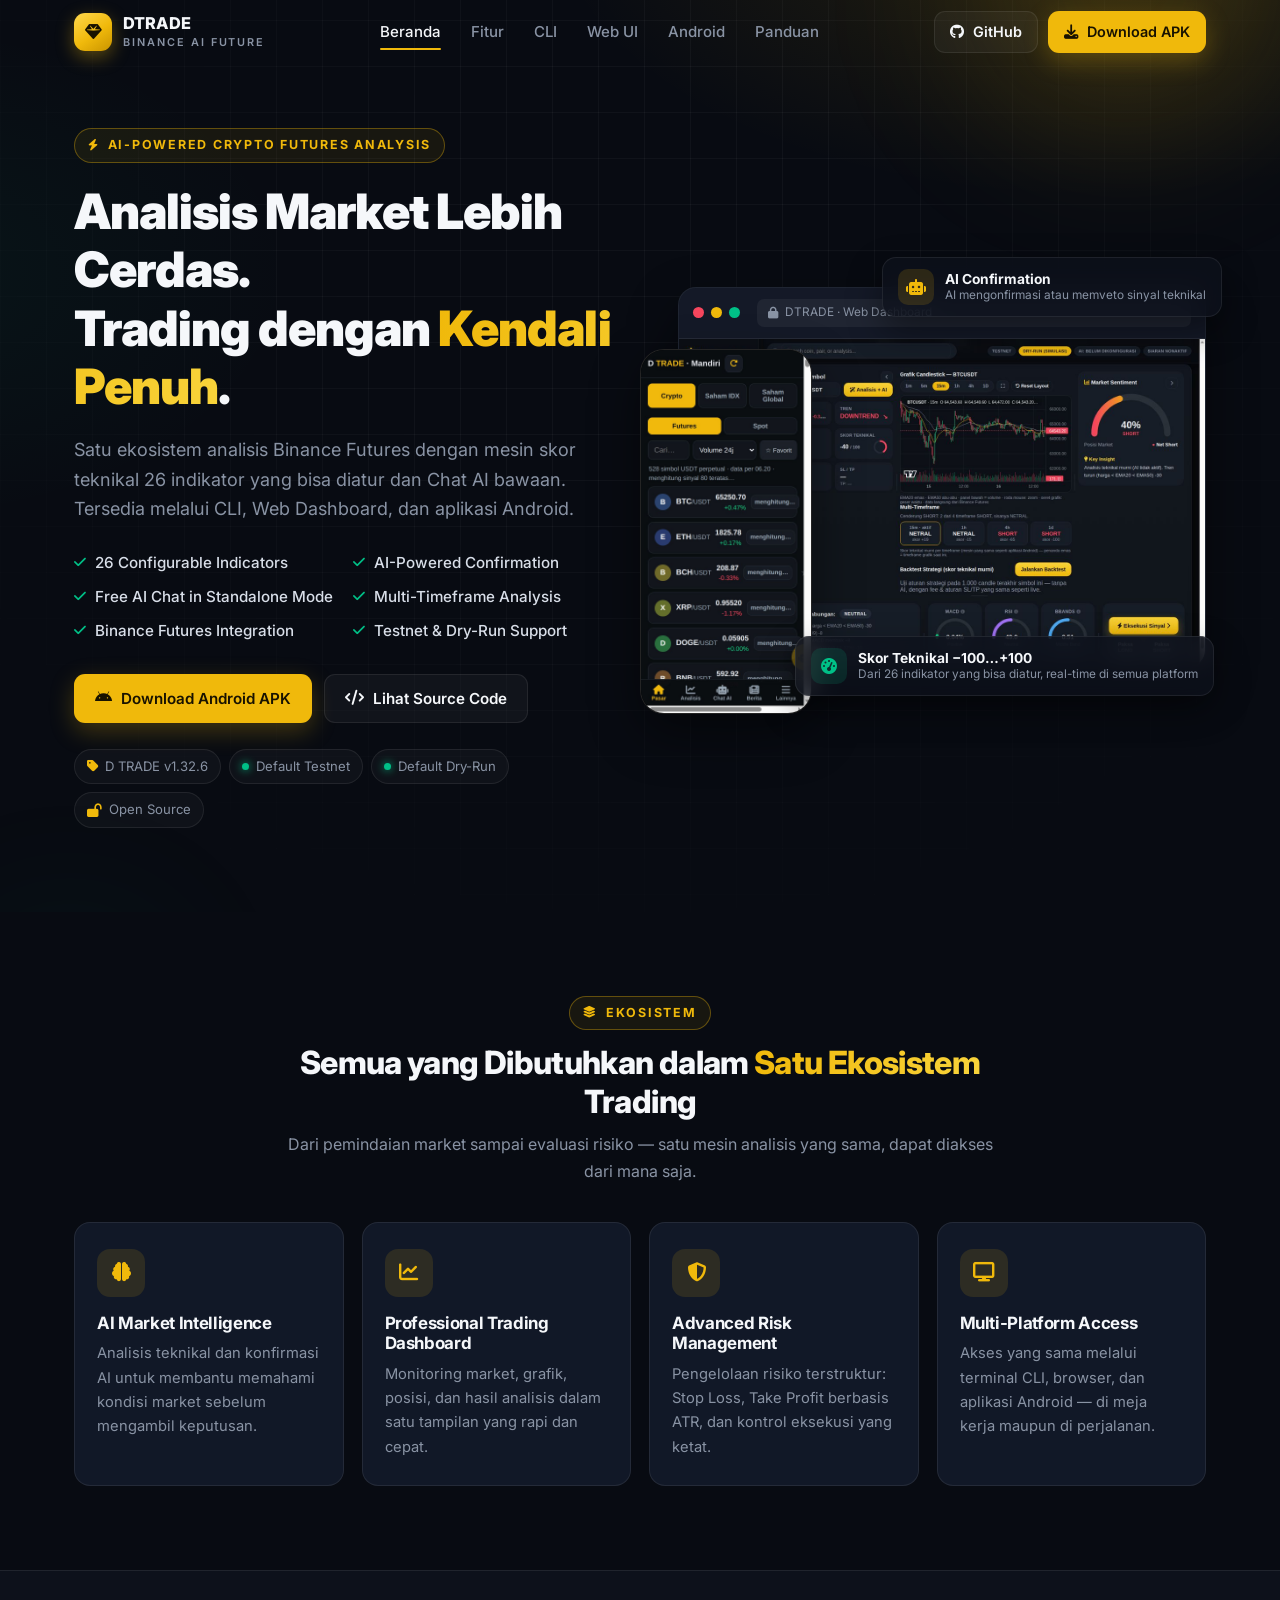
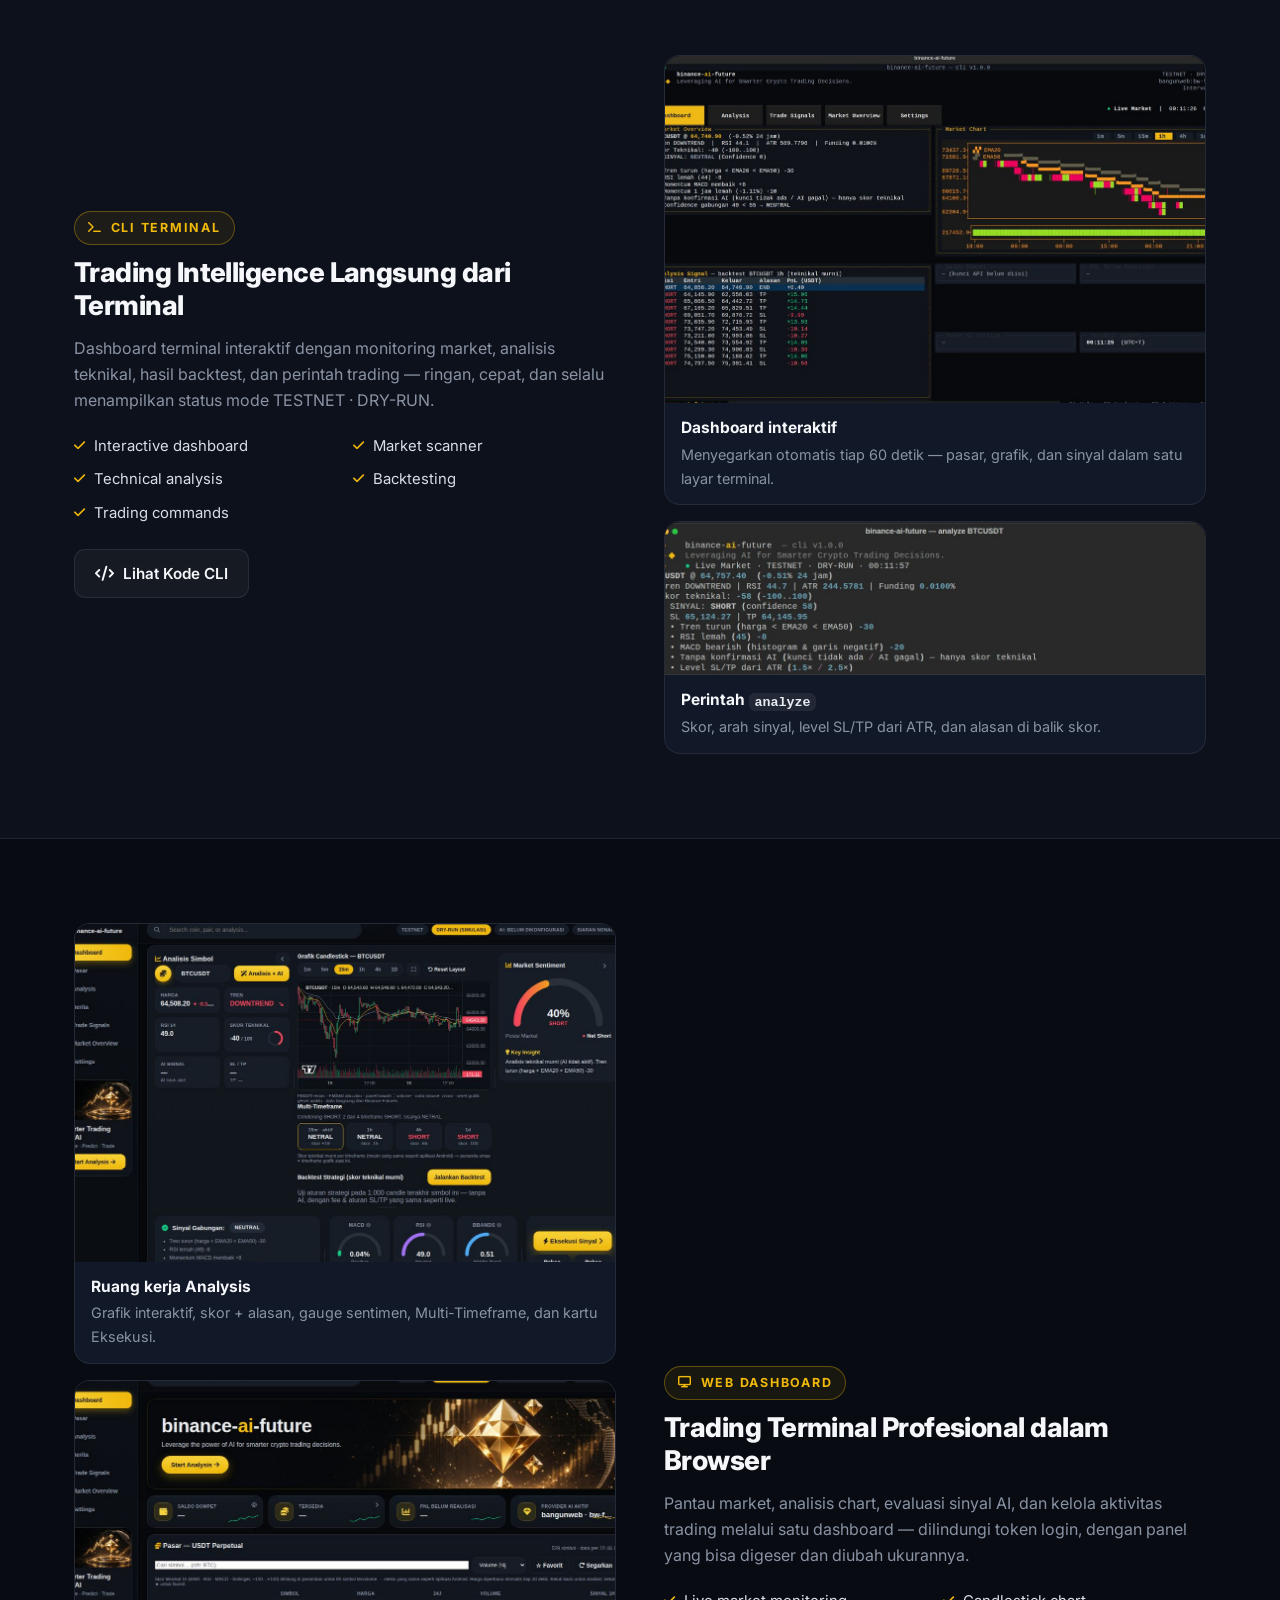
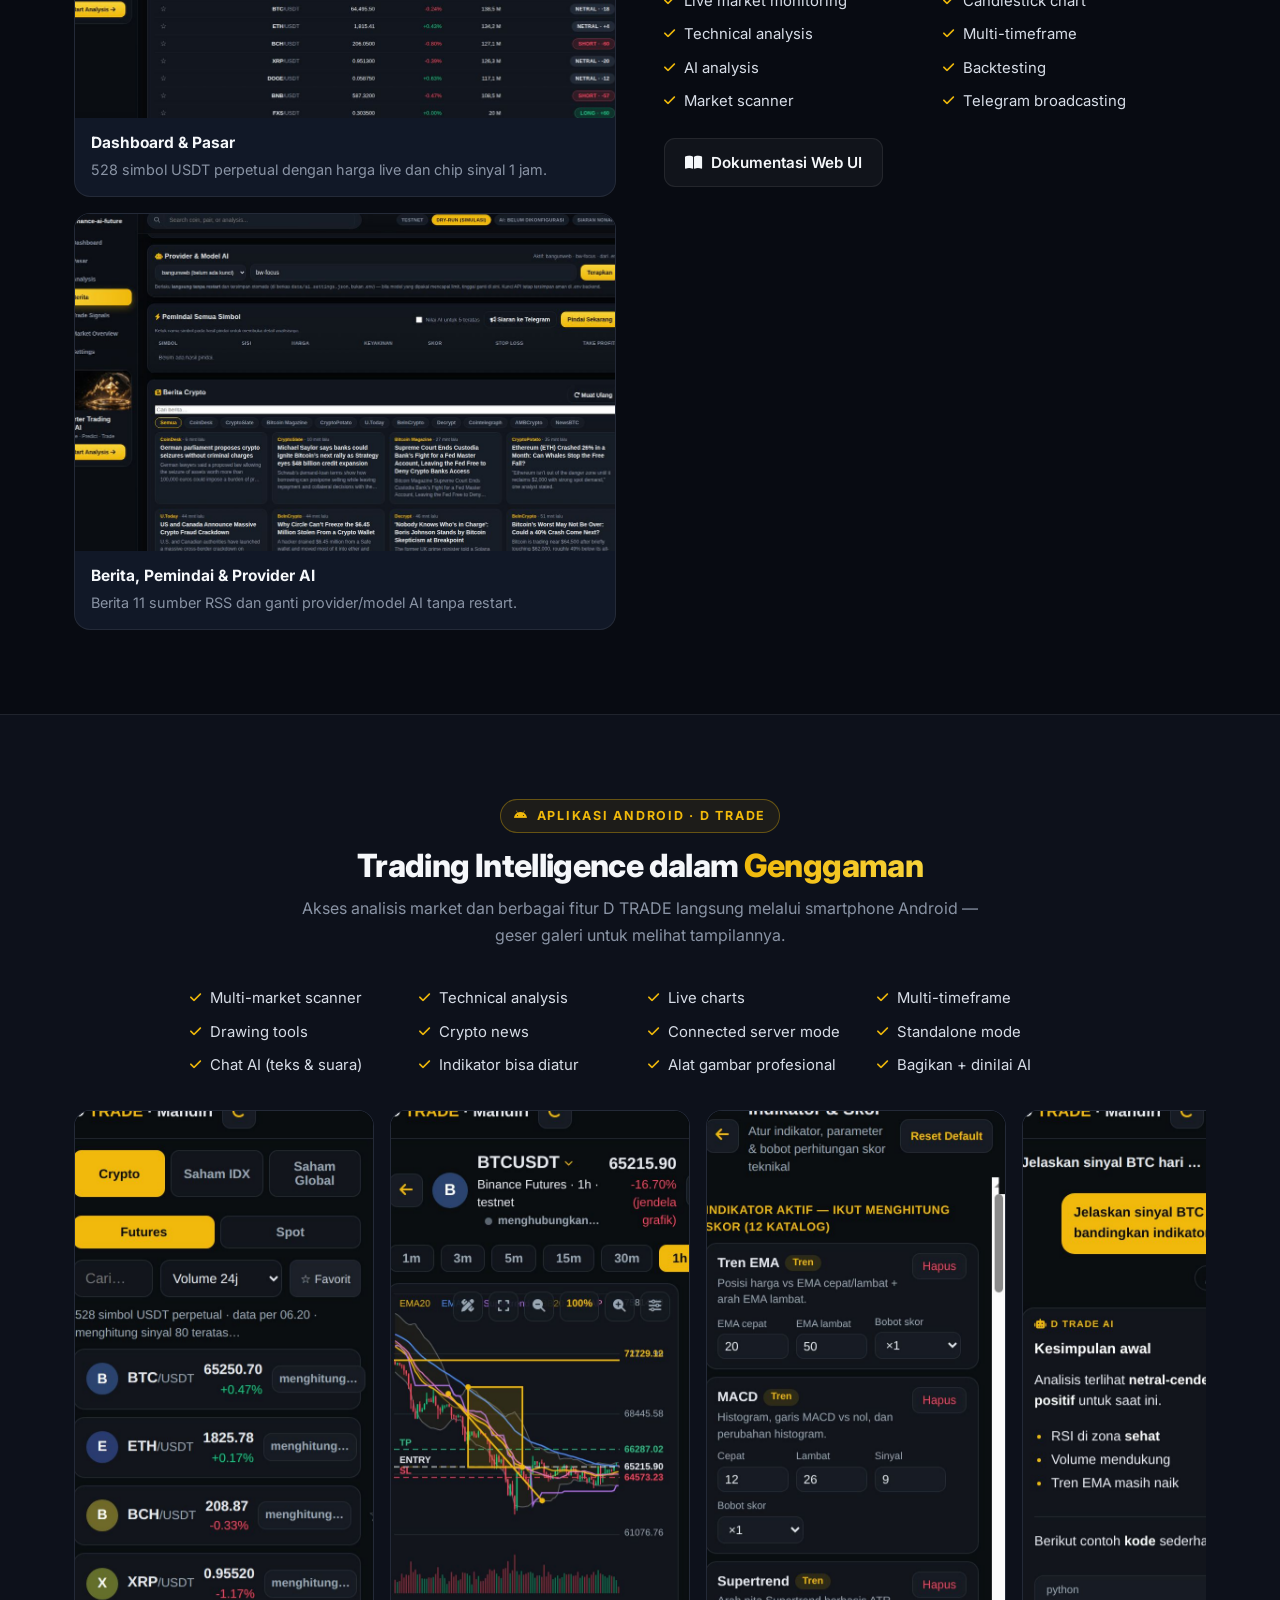
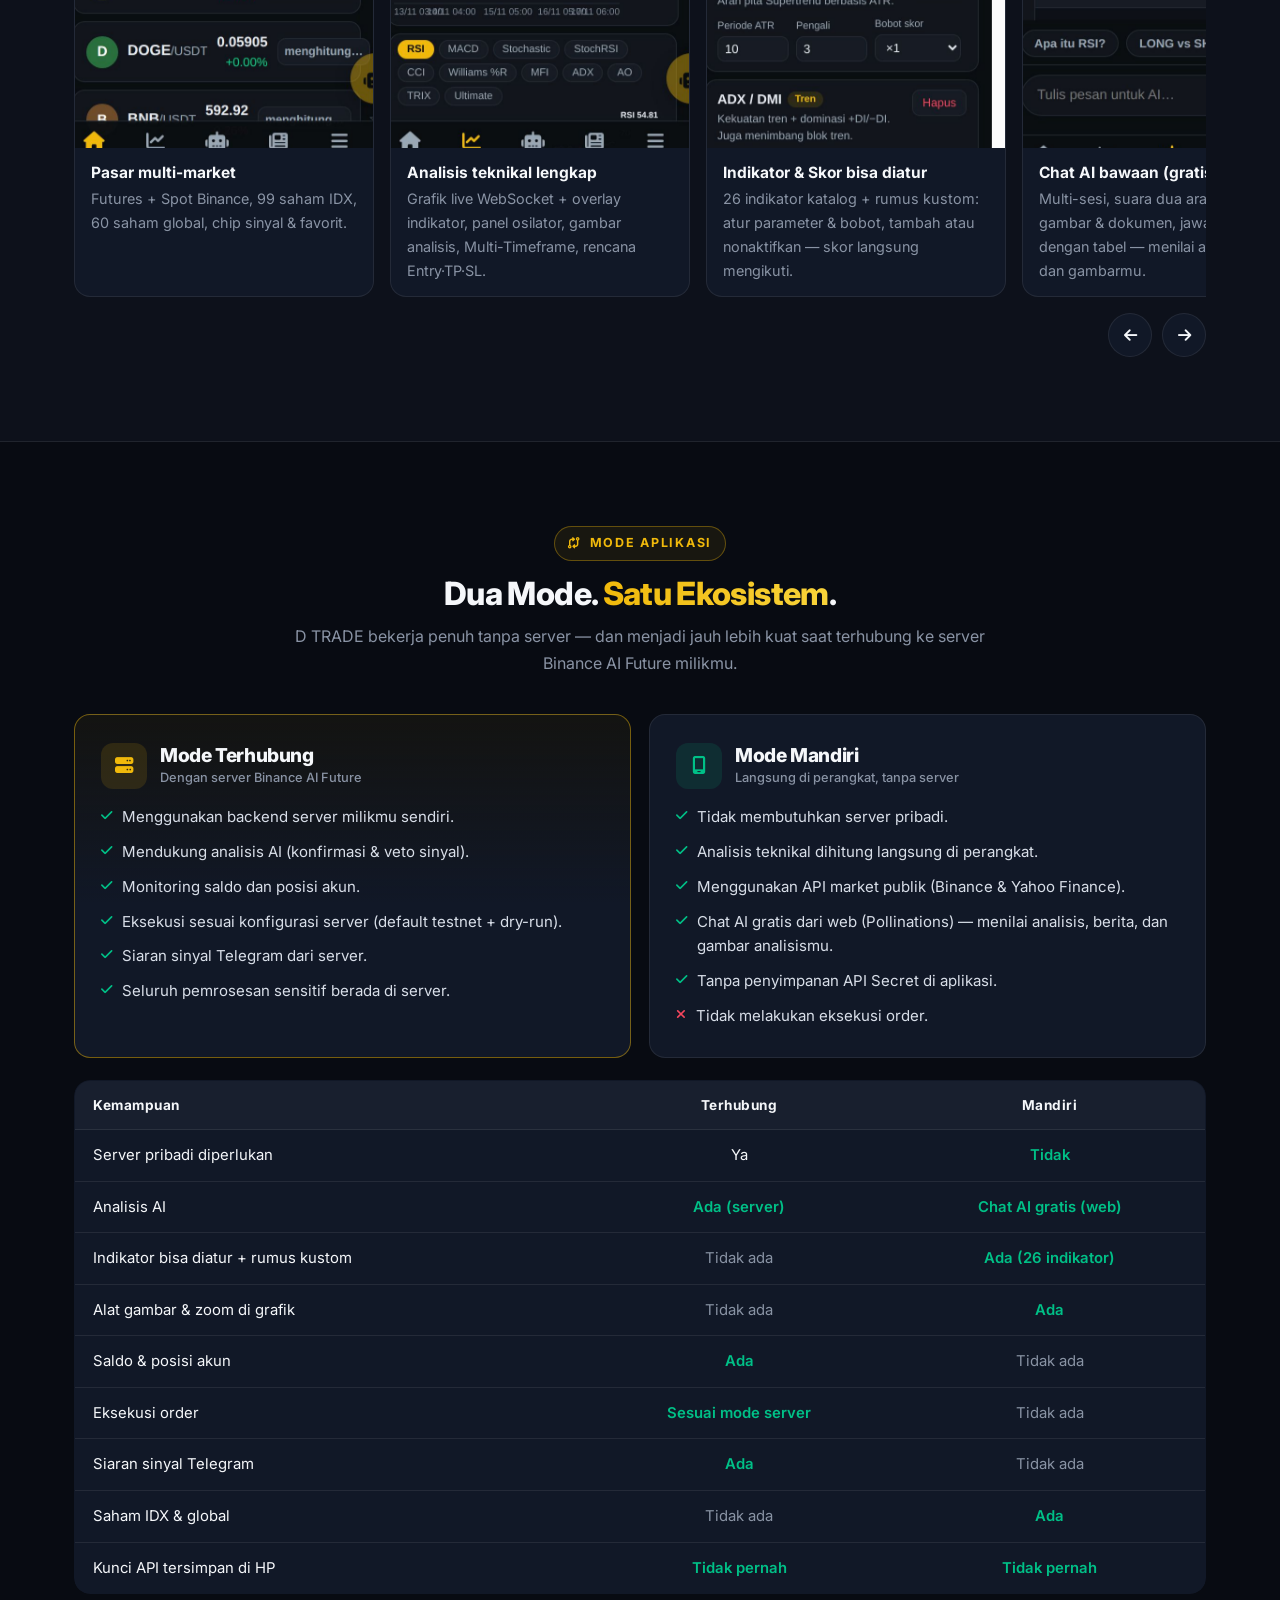
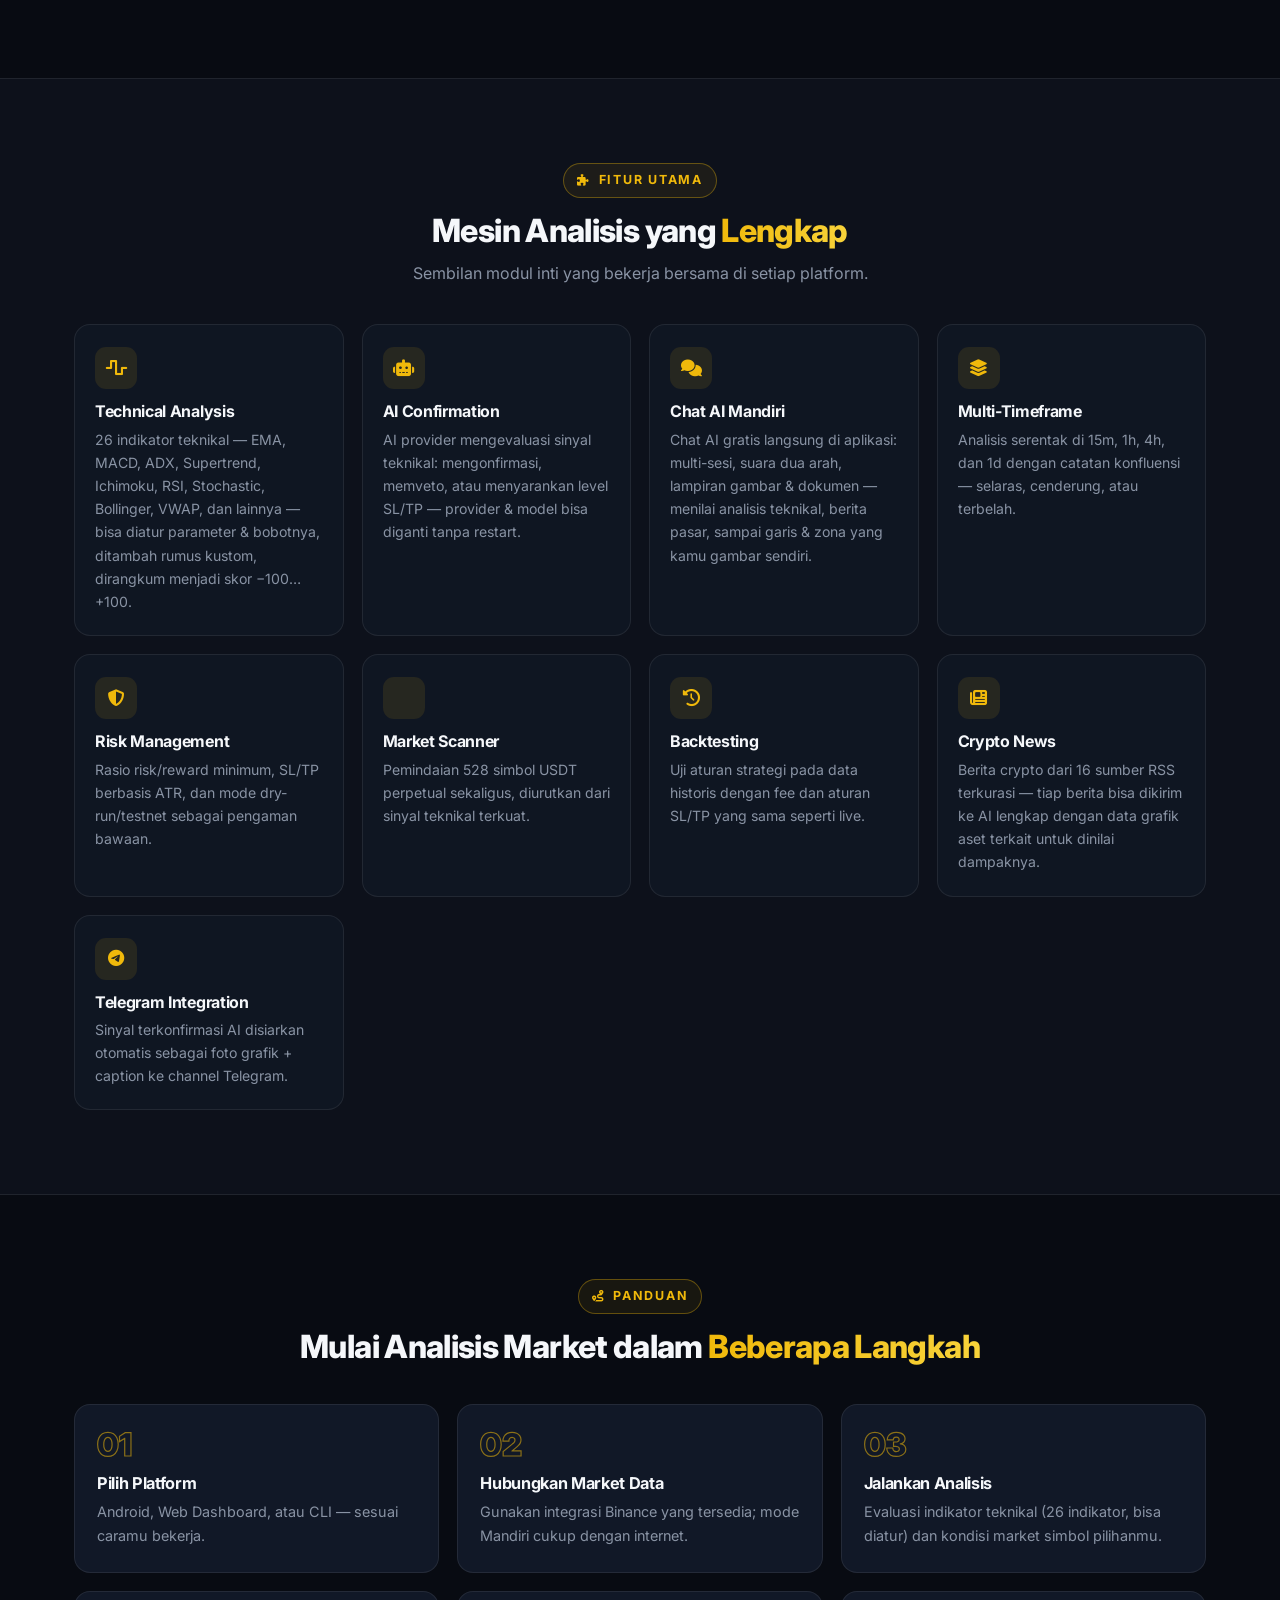
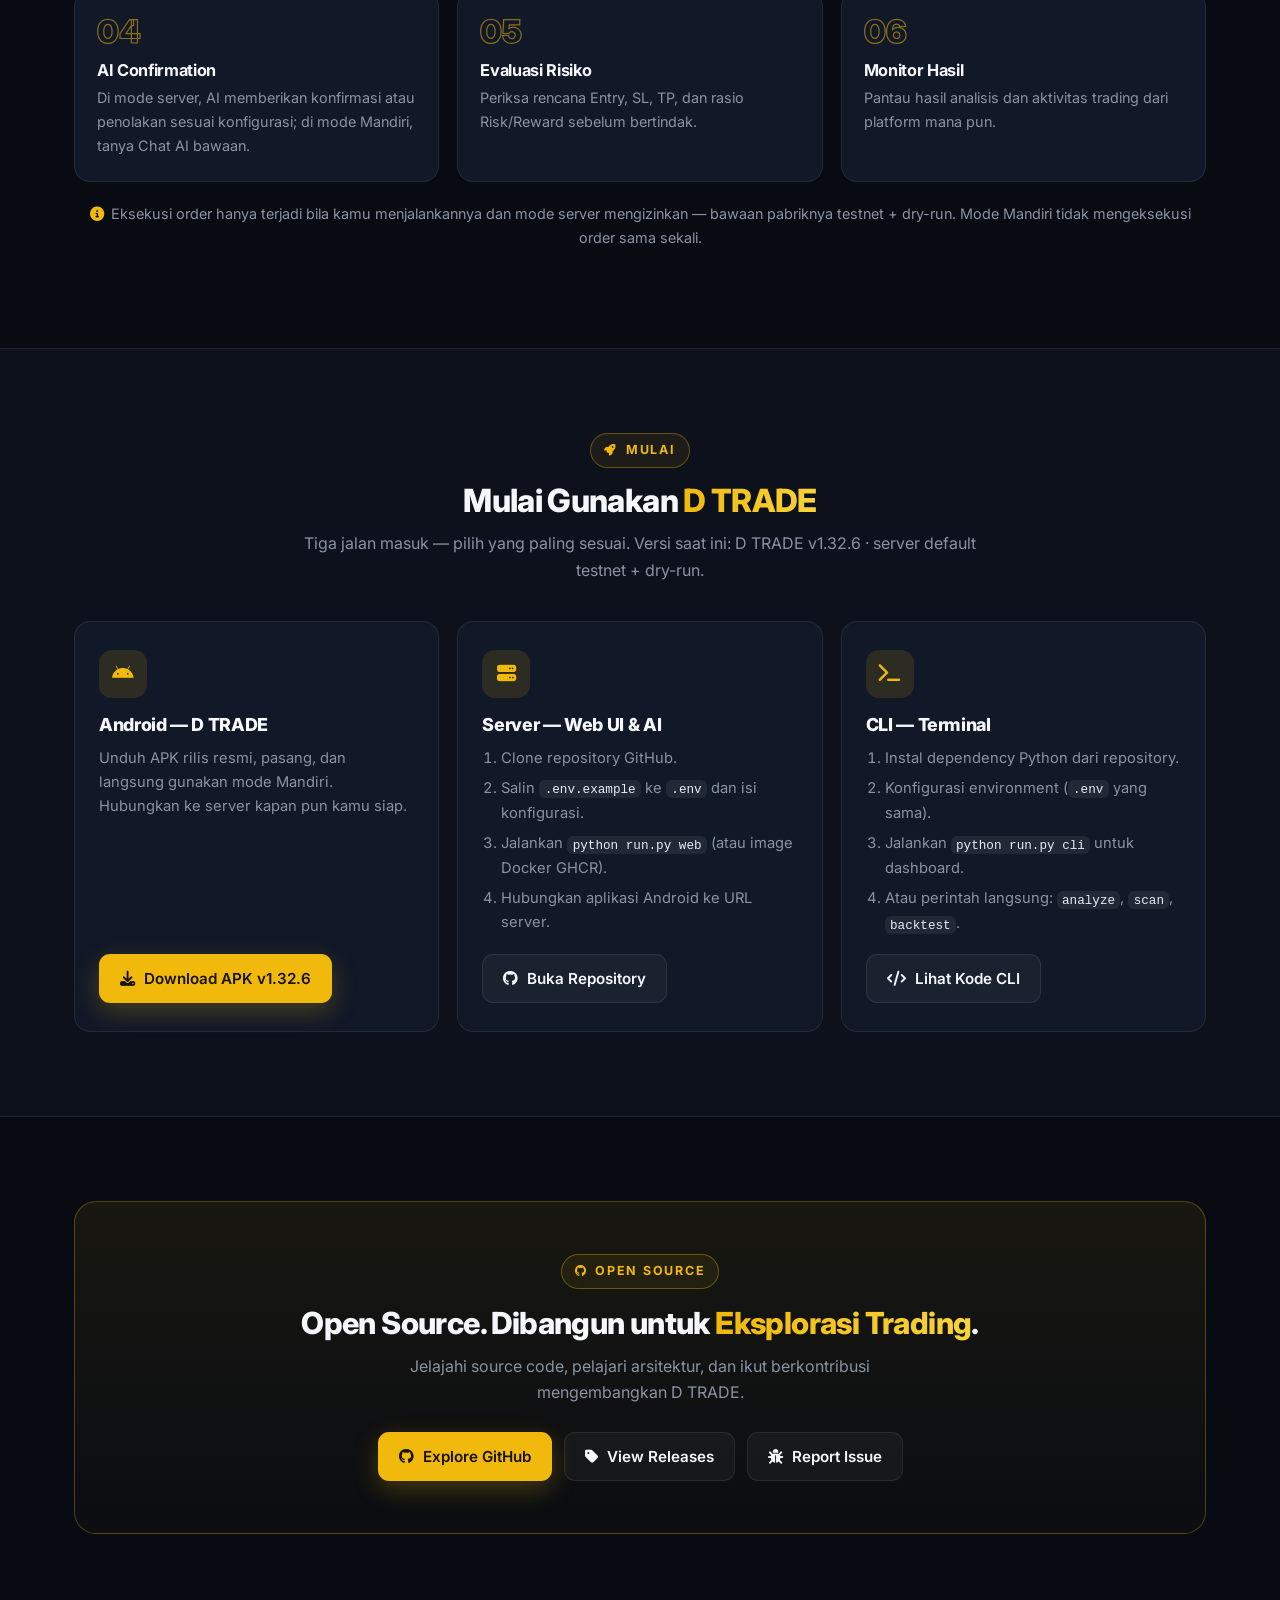
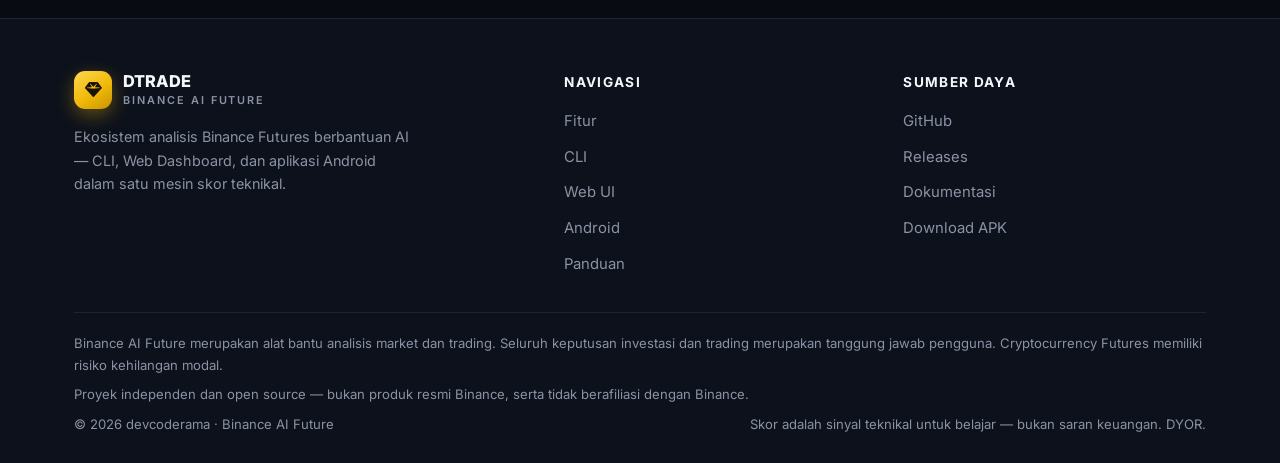
==== commit 1941dede: "v1.32.6: perbaiki fokus AI — konteks BTC dikarantina sebagai latar (label tegas di data realtime + p" ====
--- a/docs/index.html
+++ b/docs/index.html
@@ -359,7 +359,7 @@
     </nav>
     <div class="top-actions">
       <a class="btn ghost small" href="https://github.com/devcoderama/DTRADE"><i class="fa-brands fa-github"></i>GitHub</a>
-      <a class="btn gold small" href="https://github.com/devcoderama/DTRADE/releases/tag/v1.32.5"><i class="fa-solid fa-download"></i>Download APK</a>
+      <a class="btn gold small" href="https://github.com/devcoderama/DTRADE/releases/tag/v1.32.6"><i class="fa-solid fa-download"></i>Download APK</a>
       <button class="burger" id="burger" aria-label="Buka menu" aria-expanded="false"><i class="fa-solid fa-bars"></i></button>
     </div>
   </div>
@@ -372,7 +372,7 @@
       <a href="#cara-kerja"><i class="fa-solid fa-book-open"></i>Panduan</a>
       <div class="row">
         <a class="btn ghost" href="https://github.com/devcoderama/DTRADE"><i class="fa-brands fa-github"></i>GitHub</a>
-        <a class="btn gold" href="https://github.com/devcoderama/DTRADE/releases/tag/v1.32.5"><i class="fa-solid fa-download"></i>Download APK</a>
+        <a class="btn gold" href="https://github.com/devcoderama/DTRADE/releases/tag/v1.32.6"><i class="fa-solid fa-download"></i>Download APK</a>
       </div>
     </div>
   </div>
@@ -399,11 +399,11 @@
         <li><i class="fa-solid fa-check"></i>Testnet &amp; Dry-Run Support</li>
       </ul>
       <div class="hero-cta">
-        <a class="btn gold" href="https://github.com/devcoderama/DTRADE/releases/tag/v1.32.5"><i class="fa-brands fa-android"></i>Download Android APK</a>
+        <a class="btn gold" href="https://github.com/devcoderama/DTRADE/releases/tag/v1.32.6"><i class="fa-brands fa-android"></i>Download Android APK</a>
         <a class="btn ghost" href="https://github.com/devcoderama/DTRADE"><i class="fa-solid fa-code"></i>Lihat Source Code</a>
       </div>
       <div class="hero-meta">
-        <span class="meta-chip"><i class="fa-solid fa-tag"></i>D TRADE v1.32.5</span>
+        <span class="meta-chip"><i class="fa-solid fa-tag"></i>D TRADE v1.32.6</span>
         <span class="meta-chip"><span class="dot"></span>Default Testnet</span>
         <span class="meta-chip"><span class="dot"></span>Default Dry-Run</span>
         <span class="meta-chip"><i class="fa-solid fa-lock-open"></i>Open Source</span>
@@ -728,14 +728,14 @@
     <div class="sec-head rv">
       <span class="kicker"><i class="fa-solid fa-rocket"></i>Mulai</span>
       <h2>Mulai Gunakan <span class="gold">D TRADE</span></h2>
-      <p>Tiga jalan masuk — pilih yang paling sesuai. Versi saat ini: D TRADE v1.32.5 · server default testnet + dry-run.</p>
+      <p>Tiga jalan masuk — pilih yang paling sesuai. Versi saat ini: D TRADE v1.32.6 · server default testnet + dry-run.</p>
     </div>
     <div class="start3">
       <article class="scard rv">
         <span class="ic"><i class="fa-brands fa-android"></i></span>
         <h3>Android — D TRADE</h3>
         <p>Unduh APK rilis resmi, pasang, dan langsung gunakan mode Mandiri. Hubungkan ke server kapan pun kamu siap.</p>
-        <a class="btn gold" href="https://github.com/devcoderama/DTRADE/releases/tag/v1.32.5"><i class="fa-solid fa-download"></i>Download APK v1.32.5</a>
+        <a class="btn gold" href="https://github.com/devcoderama/DTRADE/releases/tag/v1.32.6"><i class="fa-solid fa-download"></i>Download APK v1.32.6</a>
       </article>
       <article class="scard rv">
         <span class="ic"><i class="fa-solid fa-server"></i></span>
@@ -807,7 +807,7 @@
           <li><a href="https://github.com/devcoderama/DTRADE">GitHub</a></li>
           <li><a href="https://github.com/devcoderama/DTRADE/releases">Releases</a></li>
           <li><a href="https://github.com/devcoderama/DTRADE">Dokumentasi</a></li>
-          <li><a href="https://github.com/devcoderama/DTRADE/releases/tag/v1.32.5">Download APK</a></li>
+          <li><a href="https://github.com/devcoderama/DTRADE/releases/tag/v1.32.6">Download APK</a></li>
         </ul>
       </div>
     </div>
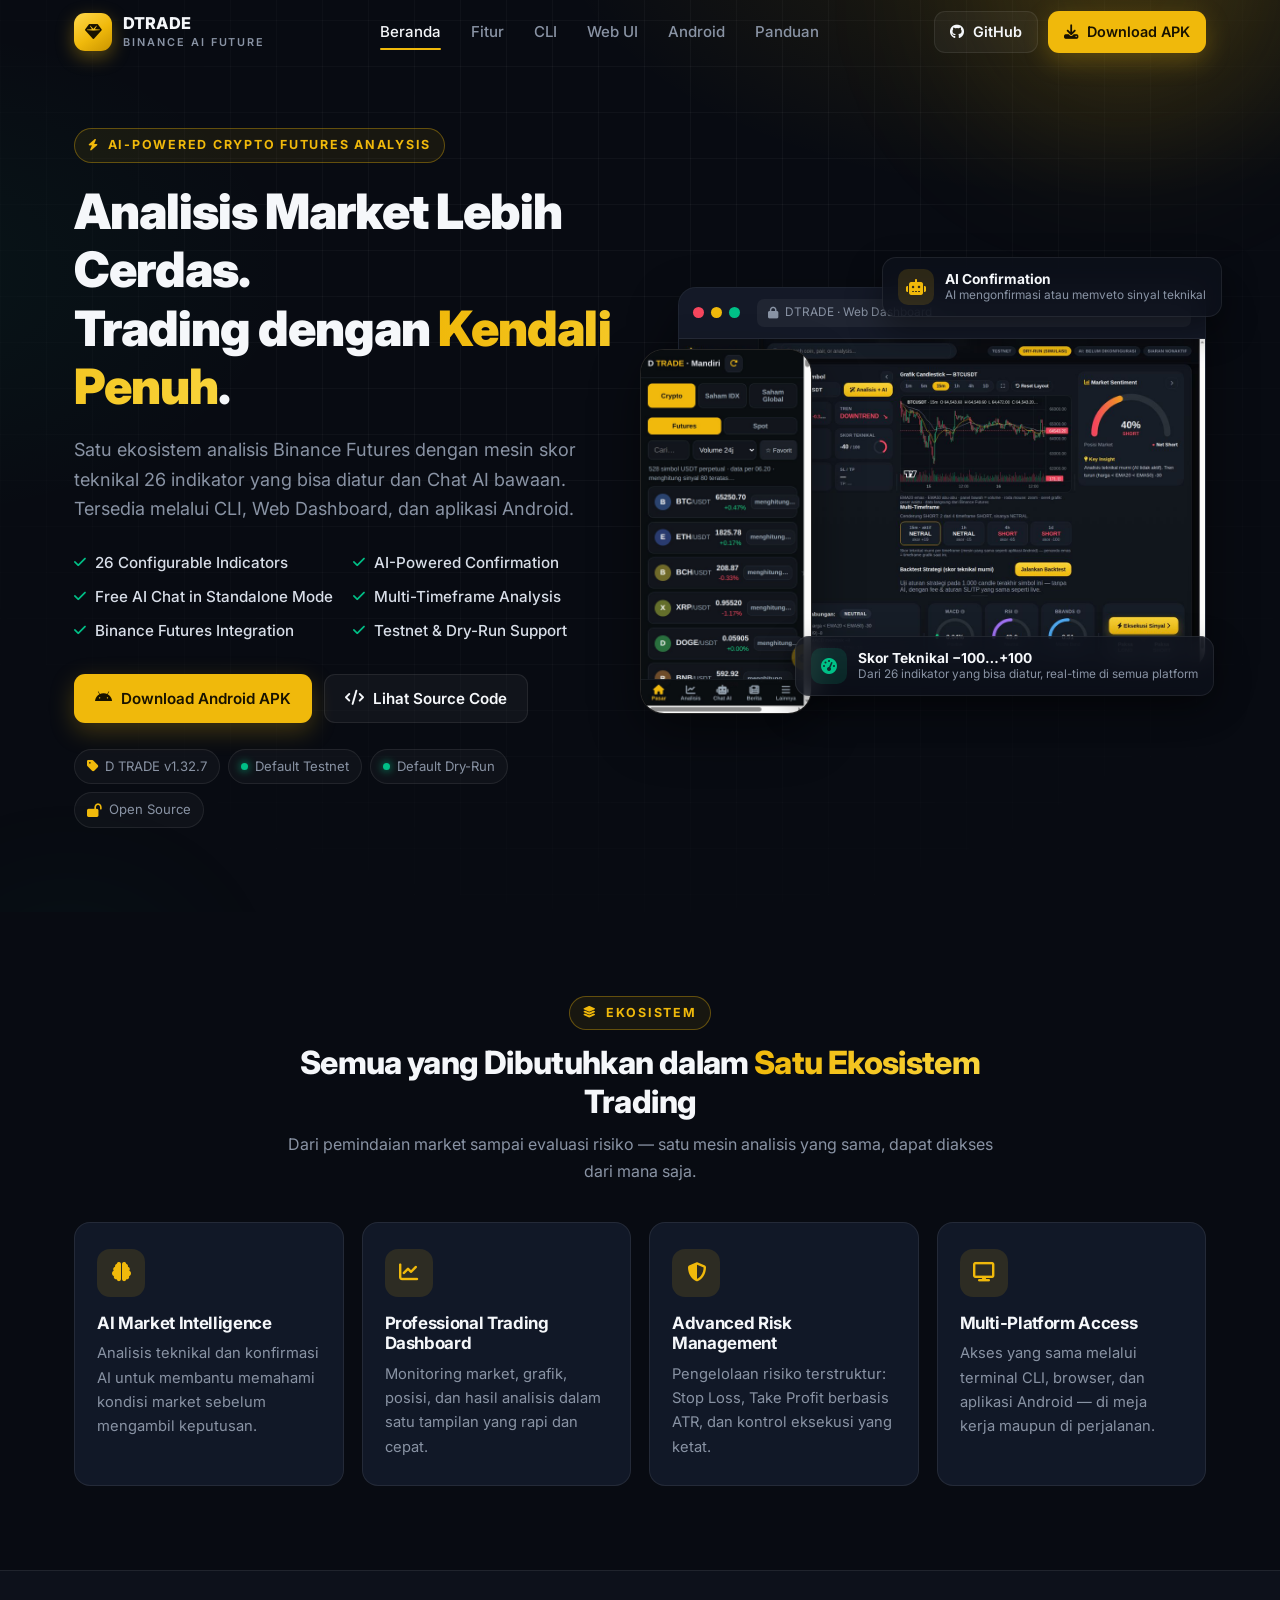
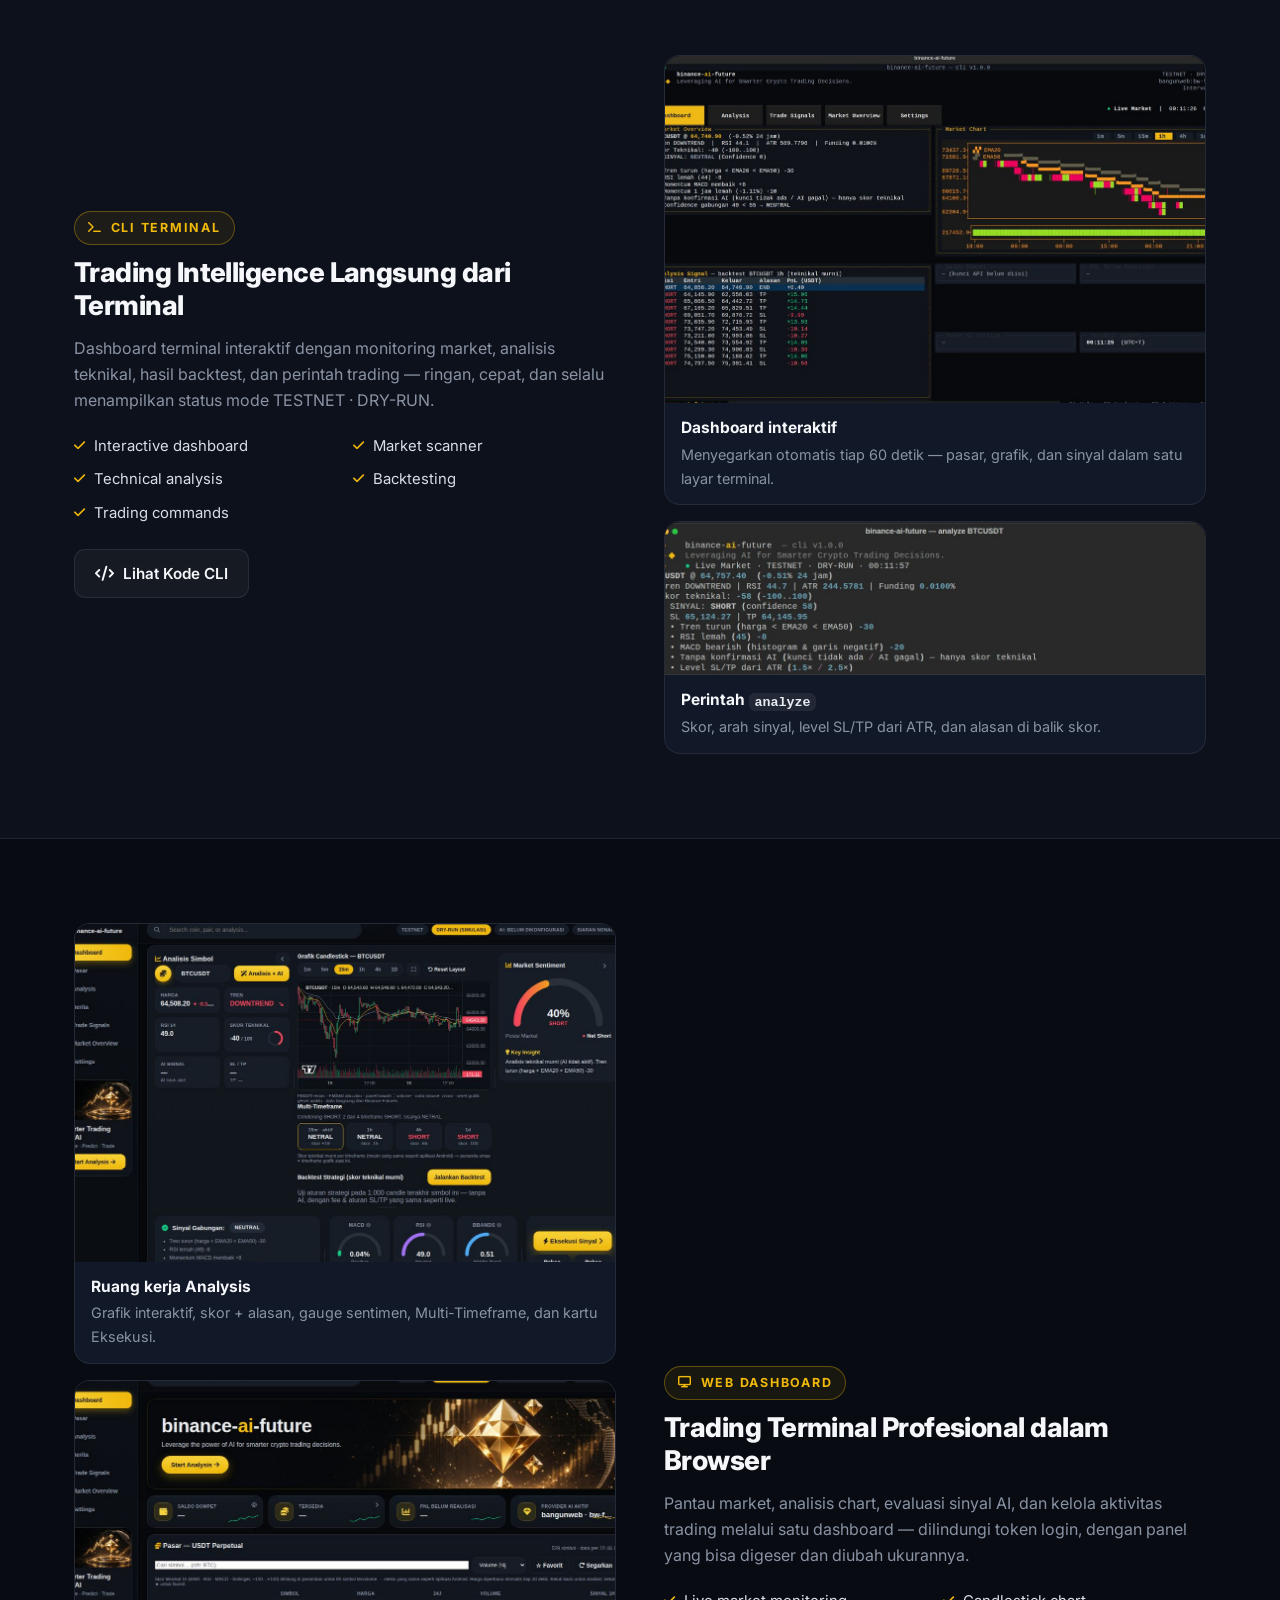
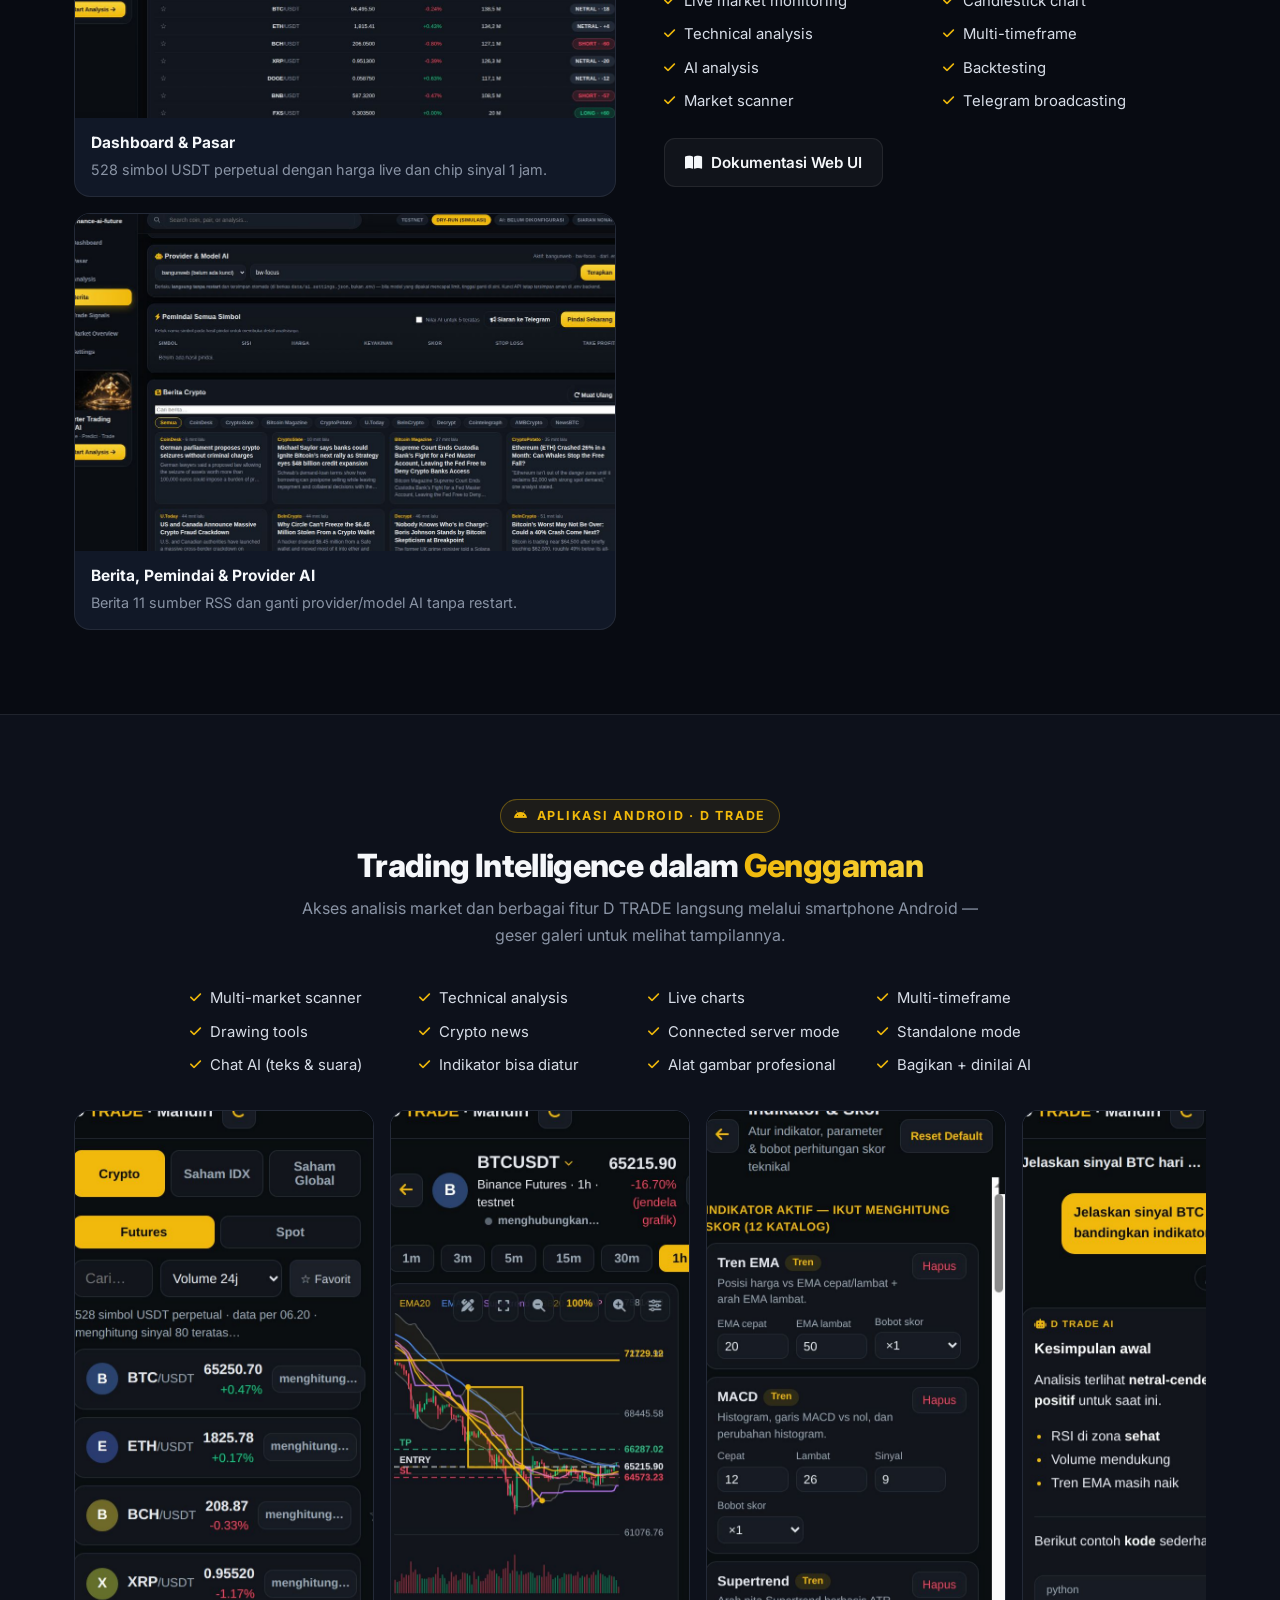
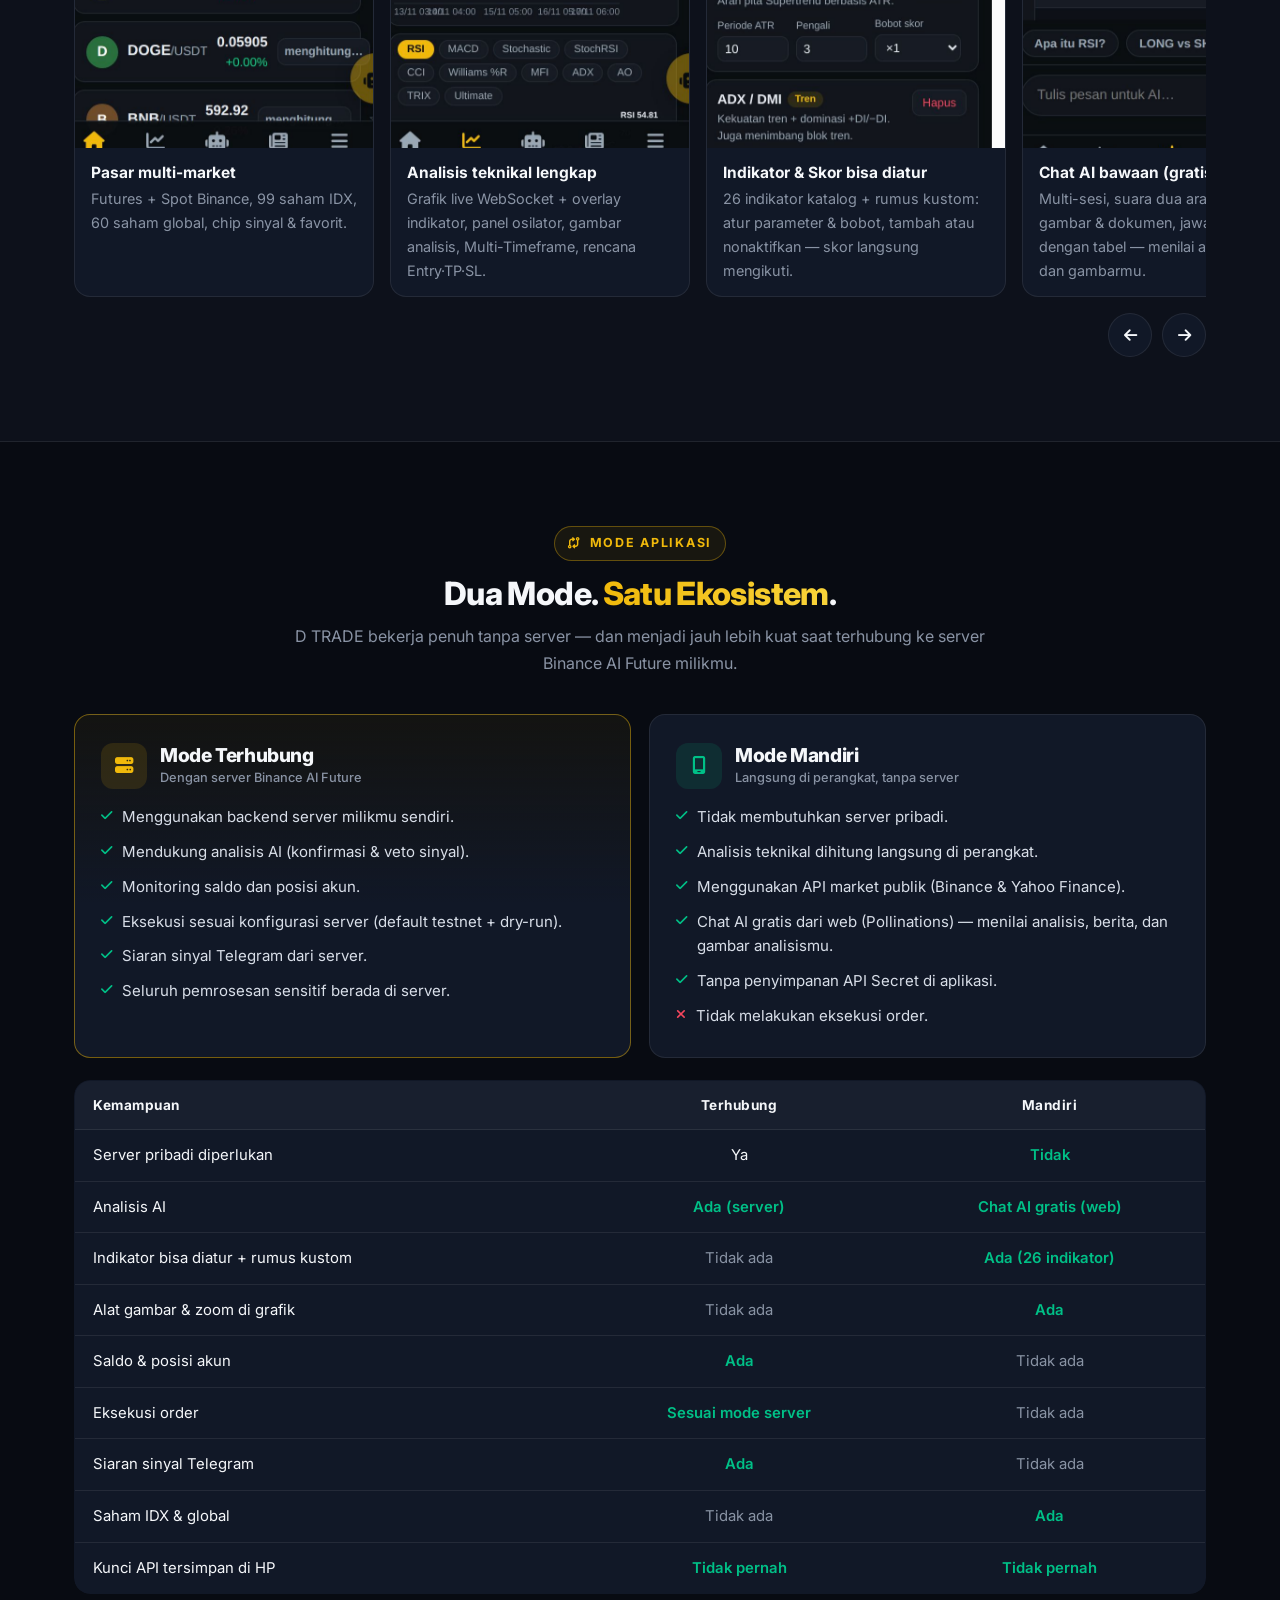
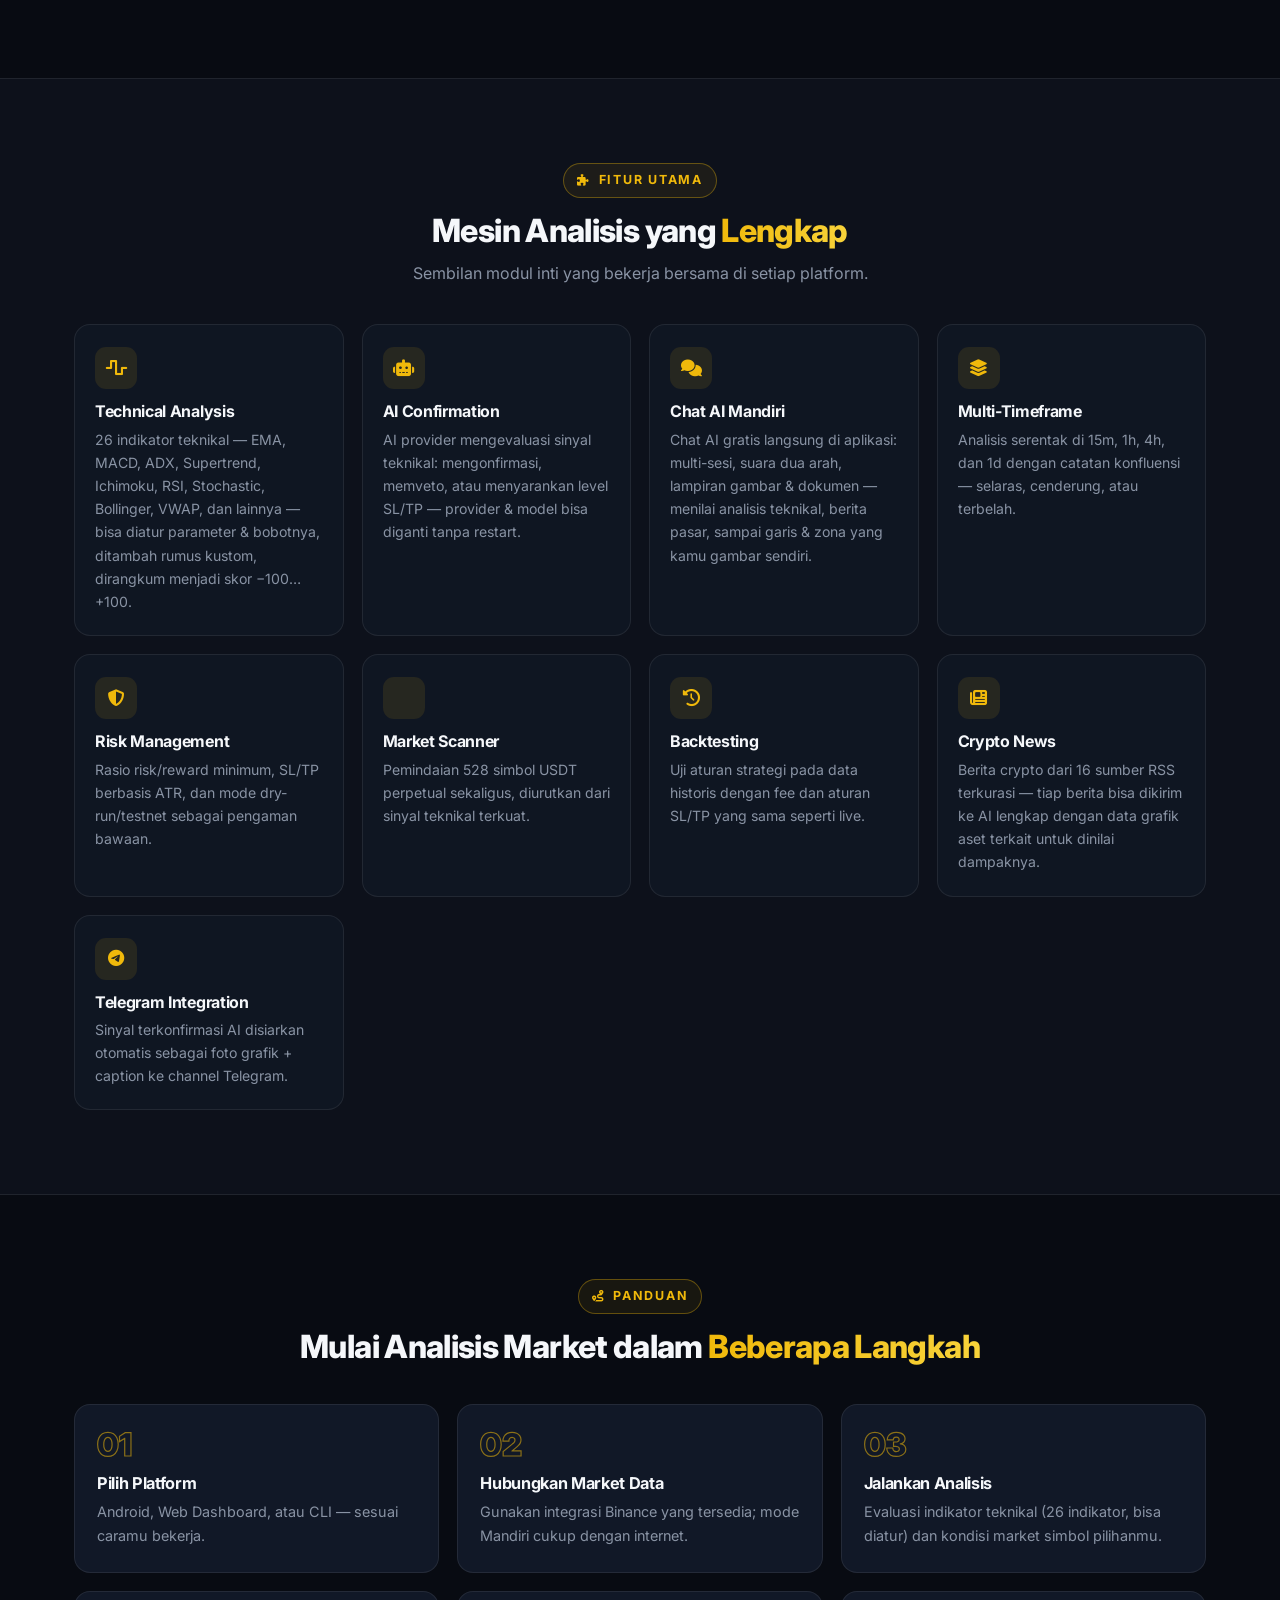
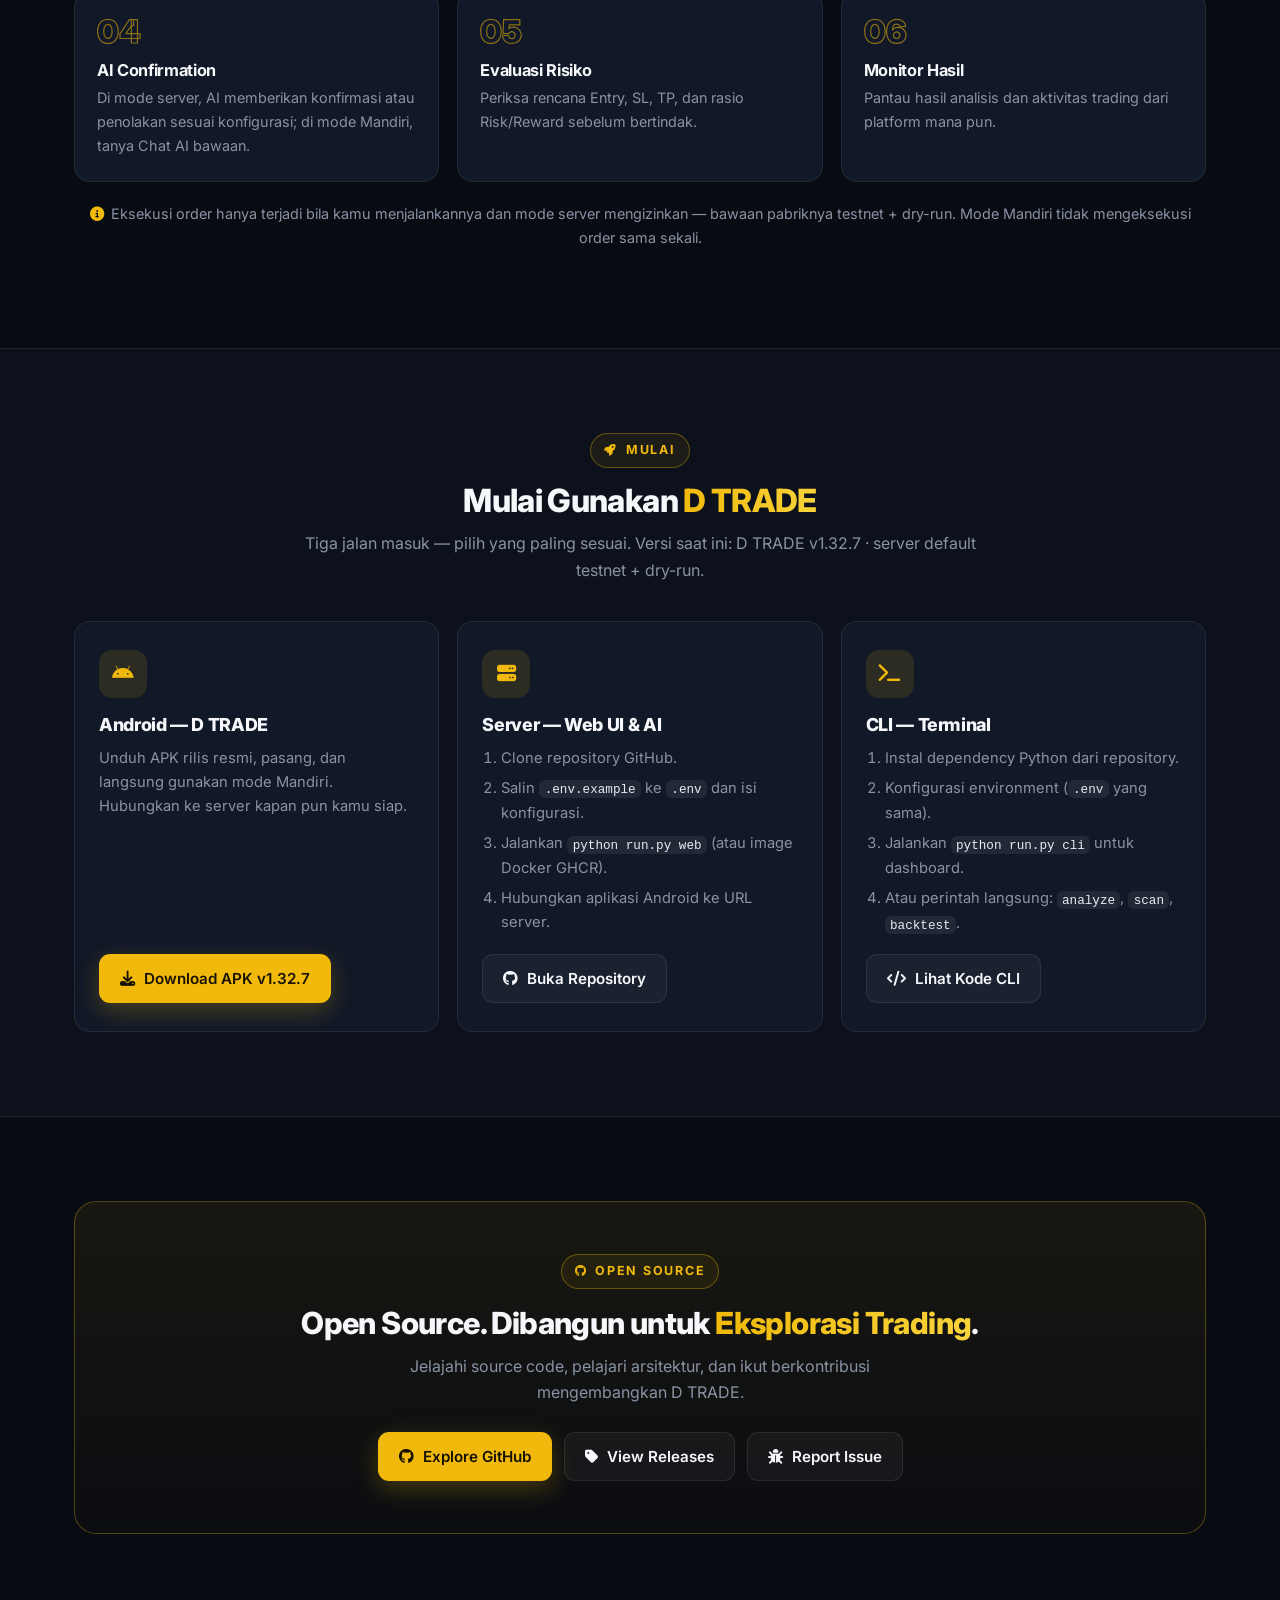
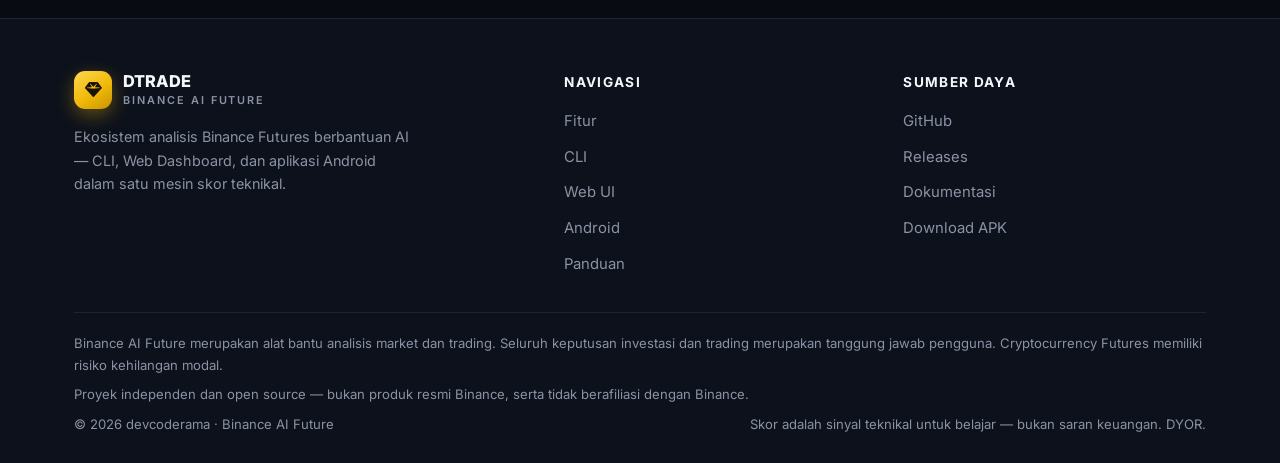
==== commit 186c1af0: "v1.32.7: aplikasi bisa terhubung ke server LAN (cleartext untuk server sendiri diizinkan, proteksi p" ====
--- a/docs/index.html
+++ b/docs/index.html
@@ -3,17 +3,58 @@
 <head>
 <meta charset="utf-8">
 <meta name="viewport" content="width=device-width, initial-scale=1">
-<title>Binance AI Future — Analisis Crypto Futures Berbantuan AI | D TRADE</title>
-<meta name="description" content="Binance AI Future: ekosistem analisis Binance USDⓈ-M Futures dengan 12 indikator teknikal yang dikonfirmasi AI. Tersedia sebagai CLI, Web Dashboard, dan aplikasi Android D TRADE — mode terhubung ke server atau mandiri.">
+<title>D TRADE — Analisis Crypto Futures Berbantuan AI | 26 Indikator + Chat AI</title>
+<meta name="description" content="D TRADE: ekosistem analisis Binance USDⓈ-M Futures dengan 26 indikator teknikal yang bisa diatur, rumus kustom, Chat AI bawaan, dan konfirmasi AI. Tersedia sebagai CLI, Web Dashboard, dan aplikasi Android — mode terhubung ke server atau mandiri. Open source, default testnet + dry-run.">
+<meta name="keywords" content="D TRADE, analisis crypto, Binance Futures, indikator teknikal, sinyal trading, Chat AI trading, aplikasi analisis saham IDX, skor teknikal, RSI, MACD, Ichimoku, open source">
+<meta name="author" content="devcoderama">
+<meta name="robots" content="index, follow">
+<meta name="application-name" content="D TRADE">
+<link rel="canonical" href="https://devcoderama.github.io/DTRADE/">
 <meta property="og:type" content="website">
-<meta property="og:title" content="Binance AI Future — Analisis Market Lebih Cerdas">
-<meta property="og:description" content="12 indikator teknikal + konfirmasi AI untuk Binance Futures. CLI, Web Dashboard, dan aplikasi Android D TRADE. Open source, default testnet + dry-run.">
-<meta property="og:image" content="img/web-analisis.jpg">
+<meta property="og:site_name" content="D TRADE">
+<meta property="og:locale" content="id_ID">
+<meta property="og:url" content="https://devcoderama.github.io/DTRADE/">
+<meta property="og:title" content="D TRADE — Analisis Market Lebih Cerdas">
+<meta property="og:description" content="26 indikator teknikal yang bisa diatur + Chat AI bawaan + konfirmasi AI untuk Binance Futures. CLI, Web Dashboard, dan aplikasi Android. Open source, default testnet + dry-run.">
+<meta property="og:image" content="https://devcoderama.github.io/DTRADE/img/web-analisis.jpg">
+<meta property="og:image:width" content="1200">
+<meta property="og:image:height" content="750">
+<meta property="og:image:alt" content="Ruang kerja Analysis D TRADE: grafik candlestick, skor teknikal, dan panel multi-timeframe">
 <meta name="twitter:card" content="summary_large_image">
-<meta name="twitter:title" content="Binance AI Future — Analisis Market Lebih Cerdas">
-<meta name="twitter:description" content="12 indikator teknikal + konfirmasi AI untuk Binance Futures. CLI, Web Dashboard, dan Android D TRADE.">
-<meta name="twitter:image" content="img/web-analisis.jpg">
+<meta name="twitter:title" content="D TRADE — Analisis Market Lebih Cerdas">
+<meta name="twitter:description" content="26 indikator teknikal yang bisa diatur + Chat AI bawaan + konfirmasi AI untuk Binance Futures. CLI, Web Dashboard, dan Android.">
+<meta name="twitter:image" content="https://devcoderama.github.io/DTRADE/img/web-analisis.jpg">
+<meta name="twitter:image:alt" content="Ruang kerja Analysis D TRADE: grafik candlestick, skor teknikal, dan panel multi-timeframe">
+<meta name="twitter:creator" content="@dyanarams">
 <meta name="theme-color" content="#080B12">
+<script type="application/ld+json">
+{
+  "@context": "https://schema.org",
+  "@graph": [
+    {
+      "@type": "SoftwareApplication",
+      "name": "D TRADE",
+      "alternateName": "Binance AI Future",
+      "description": "Ekosistem analisis Binance USDⓈ-M Futures dengan 26 indikator teknikal yang bisa diatur, rumus kustom, Chat AI bawaan, dan konfirmasi AI. Tersedia sebagai CLI, Web Dashboard, dan aplikasi Android — mode terhubung ke server atau mandiri.",
+      "url": "https://devcoderama.github.io/DTRADE/",
+      "downloadUrl": "https://github.com/devcoderama/DTRADE/releases",
+      "softwareVersion": "1.32.7",
+      "applicationCategory": "FinanceApplication",
+      "operatingSystem": "Android, Web",
+      "inLanguage": "id",
+      "author": { "@type": "Person", "name": "devcoderama", "url": "https://github.com/devcoderama" },
+      "offers": { "@type": "Offer", "price": "0", "priceCurrency": "USD" },
+      "featureList": "26 indikator teknikal yang bisa diatur, indikator kustom berbasis rumus, Chat AI multi-sesi dengan suara dan lampiran, analisis multi-timeframe, alat gambar grafik profesional, kartu bagikan analisis, berita crypto 16 sumber, mode testnet dan dry-run"
+    },
+    {
+      "@type": "WebSite",
+      "name": "D TRADE",
+      "url": "https://devcoderama.github.io/DTRADE/",
+      "inLanguage": "id"
+    }
+  ]
+}
+</script>
 <link rel="icon" href="data:image/svg+xml,%3Csvg xmlns='http://www.w3.org/2000/svg' viewBox='0 0 32 32'%3E%3Cpath fill='%23F0B90B' d='M16 3l5.2 5.2L16 13.4 10.8 8.2zM6.8 12.8L12 18l-5.2 5.2-3.2-3.2zM25.2 12.8l3.2 7.2L23.2 25.2 18 20zM16 16.6l5.2 5.2-5.2 5.2-5.2-5.2z'/%3E%3C/svg%3E">
 <link rel="preconnect" href="https://fonts.googleapis.com">
 <link rel="preconnect" href="https://fonts.gstatic.com" crossorigin>
@@ -359,7 +400,7 @@
     </nav>
     <div class="top-actions">
       <a class="btn ghost small" href="https://github.com/devcoderama/DTRADE"><i class="fa-brands fa-github"></i>GitHub</a>
-      <a class="btn gold small" href="https://github.com/devcoderama/DTRADE/releases/tag/v1.32.6"><i class="fa-solid fa-download"></i>Download APK</a>
+      <a class="btn gold small" href="https://github.com/devcoderama/DTRADE/releases/tag/v1.32.7"><i class="fa-solid fa-download"></i>Download APK</a>
       <button class="burger" id="burger" aria-label="Buka menu" aria-expanded="false"><i class="fa-solid fa-bars"></i></button>
     </div>
   </div>
@@ -372,7 +413,7 @@
       <a href="#cara-kerja"><i class="fa-solid fa-book-open"></i>Panduan</a>
       <div class="row">
         <a class="btn ghost" href="https://github.com/devcoderama/DTRADE"><i class="fa-brands fa-github"></i>GitHub</a>
-        <a class="btn gold" href="https://github.com/devcoderama/DTRADE/releases/tag/v1.32.6"><i class="fa-solid fa-download"></i>Download APK</a>
+        <a class="btn gold" href="https://github.com/devcoderama/DTRADE/releases/tag/v1.32.7"><i class="fa-solid fa-download"></i>Download APK</a>
       </div>
     </div>
   </div>
@@ -399,11 +440,11 @@
         <li><i class="fa-solid fa-check"></i>Testnet &amp; Dry-Run Support</li>
       </ul>
       <div class="hero-cta">
-        <a class="btn gold" href="https://github.com/devcoderama/DTRADE/releases/tag/v1.32.6"><i class="fa-brands fa-android"></i>Download Android APK</a>
+        <a class="btn gold" href="https://github.com/devcoderama/DTRADE/releases/tag/v1.32.7"><i class="fa-brands fa-android"></i>Download Android APK</a>
         <a class="btn ghost" href="https://github.com/devcoderama/DTRADE"><i class="fa-solid fa-code"></i>Lihat Source Code</a>
       </div>
       <div class="hero-meta">
-        <span class="meta-chip"><i class="fa-solid fa-tag"></i>D TRADE v1.32.6</span>
+        <span class="meta-chip"><i class="fa-solid fa-tag"></i>D TRADE v1.32.7</span>
         <span class="meta-chip"><span class="dot"></span>Default Testnet</span>
         <span class="meta-chip"><span class="dot"></span>Default Dry-Run</span>
         <span class="meta-chip"><i class="fa-solid fa-lock-open"></i>Open Source</span>
@@ -728,14 +769,14 @@
     <div class="sec-head rv">
       <span class="kicker"><i class="fa-solid fa-rocket"></i>Mulai</span>
       <h2>Mulai Gunakan <span class="gold">D TRADE</span></h2>
-      <p>Tiga jalan masuk — pilih yang paling sesuai. Versi saat ini: D TRADE v1.32.6 · server default testnet + dry-run.</p>
+      <p>Tiga jalan masuk — pilih yang paling sesuai. Versi saat ini: D TRADE v1.32.7 · server default testnet + dry-run.</p>
     </div>
     <div class="start3">
       <article class="scard rv">
         <span class="ic"><i class="fa-brands fa-android"></i></span>
         <h3>Android — D TRADE</h3>
         <p>Unduh APK rilis resmi, pasang, dan langsung gunakan mode Mandiri. Hubungkan ke server kapan pun kamu siap.</p>
-        <a class="btn gold" href="https://github.com/devcoderama/DTRADE/releases/tag/v1.32.6"><i class="fa-solid fa-download"></i>Download APK v1.32.6</a>
+        <a class="btn gold" href="https://github.com/devcoderama/DTRADE/releases/tag/v1.32.7"><i class="fa-solid fa-download"></i>Download APK v1.32.7</a>
       </article>
       <article class="scard rv">
         <span class="ic"><i class="fa-solid fa-server"></i></span>
@@ -807,7 +848,7 @@
           <li><a href="https://github.com/devcoderama/DTRADE">GitHub</a></li>
           <li><a href="https://github.com/devcoderama/DTRADE/releases">Releases</a></li>
           <li><a href="https://github.com/devcoderama/DTRADE">Dokumentasi</a></li>
-          <li><a href="https://github.com/devcoderama/DTRADE/releases/tag/v1.32.6">Download APK</a></li>
+          <li><a href="https://github.com/devcoderama/DTRADE/releases/tag/v1.32.7">Download APK</a></li>
         </ul>
       </div>
     </div>
